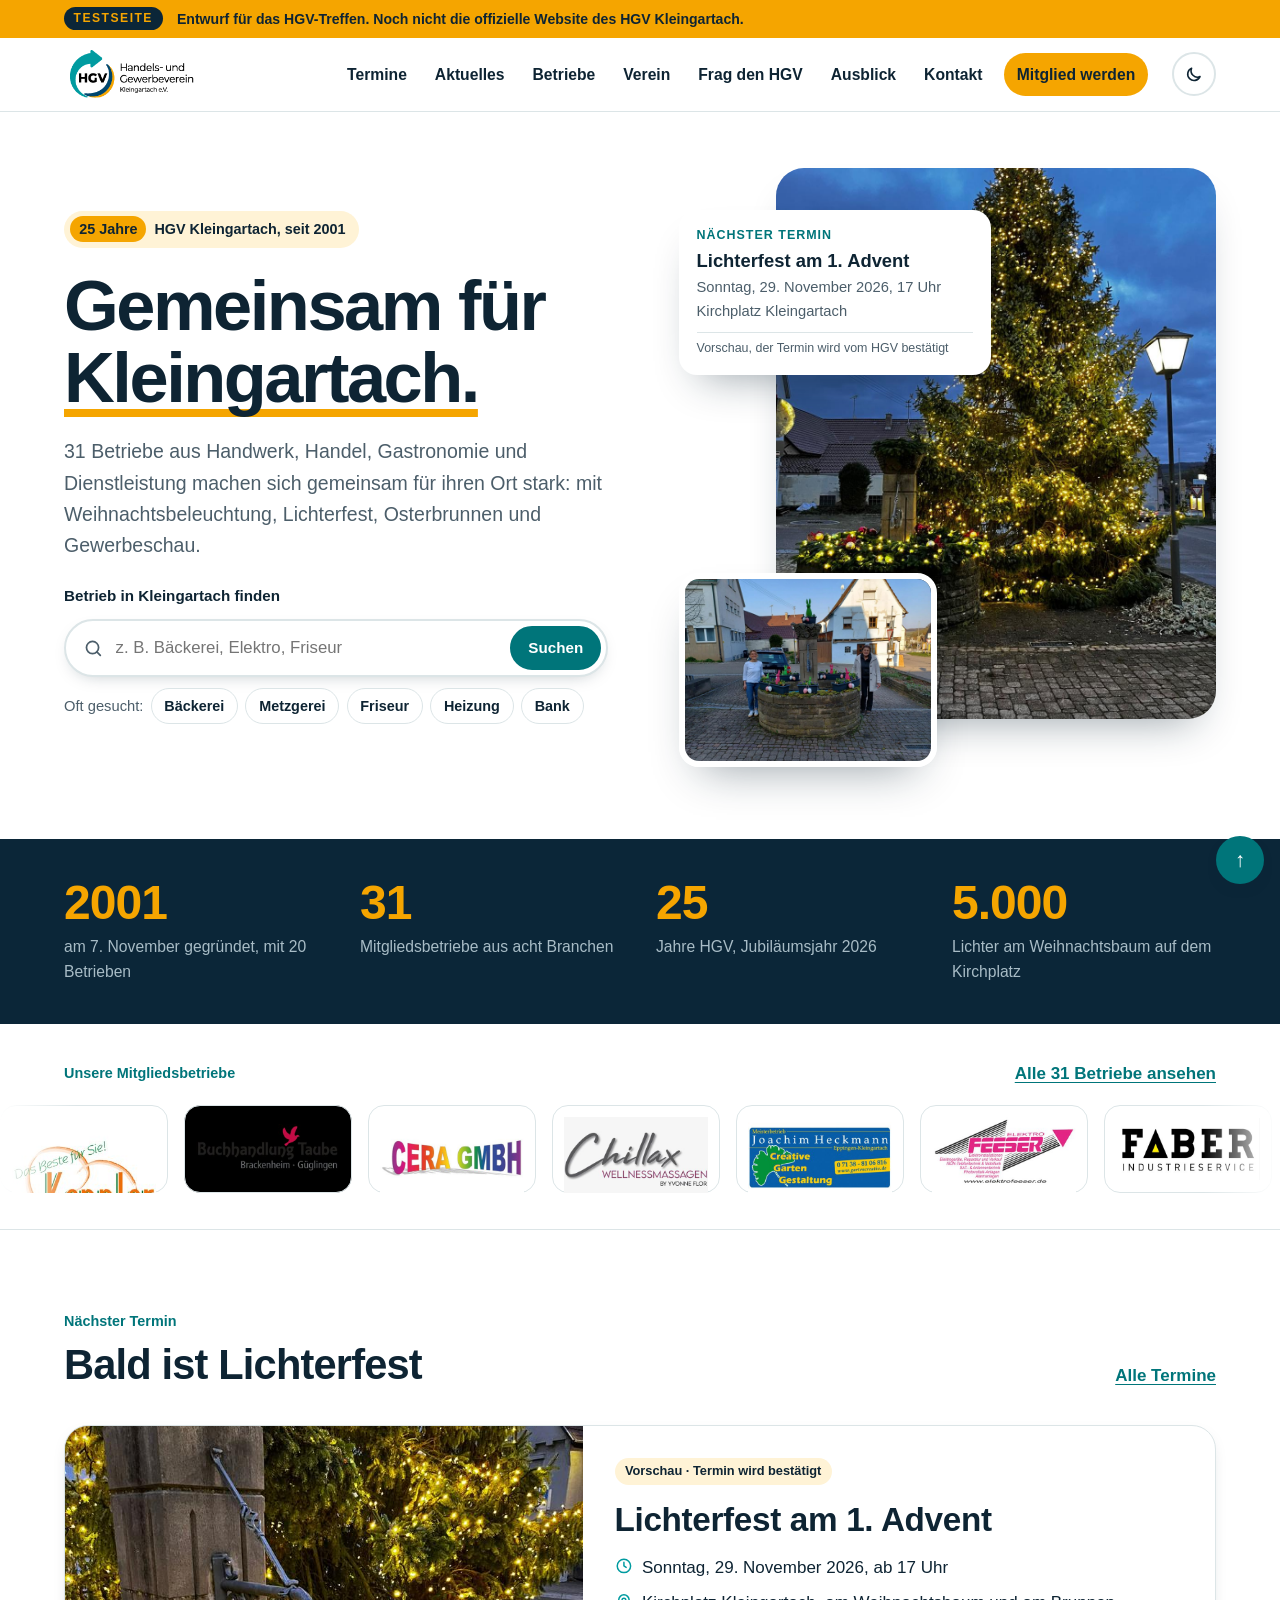
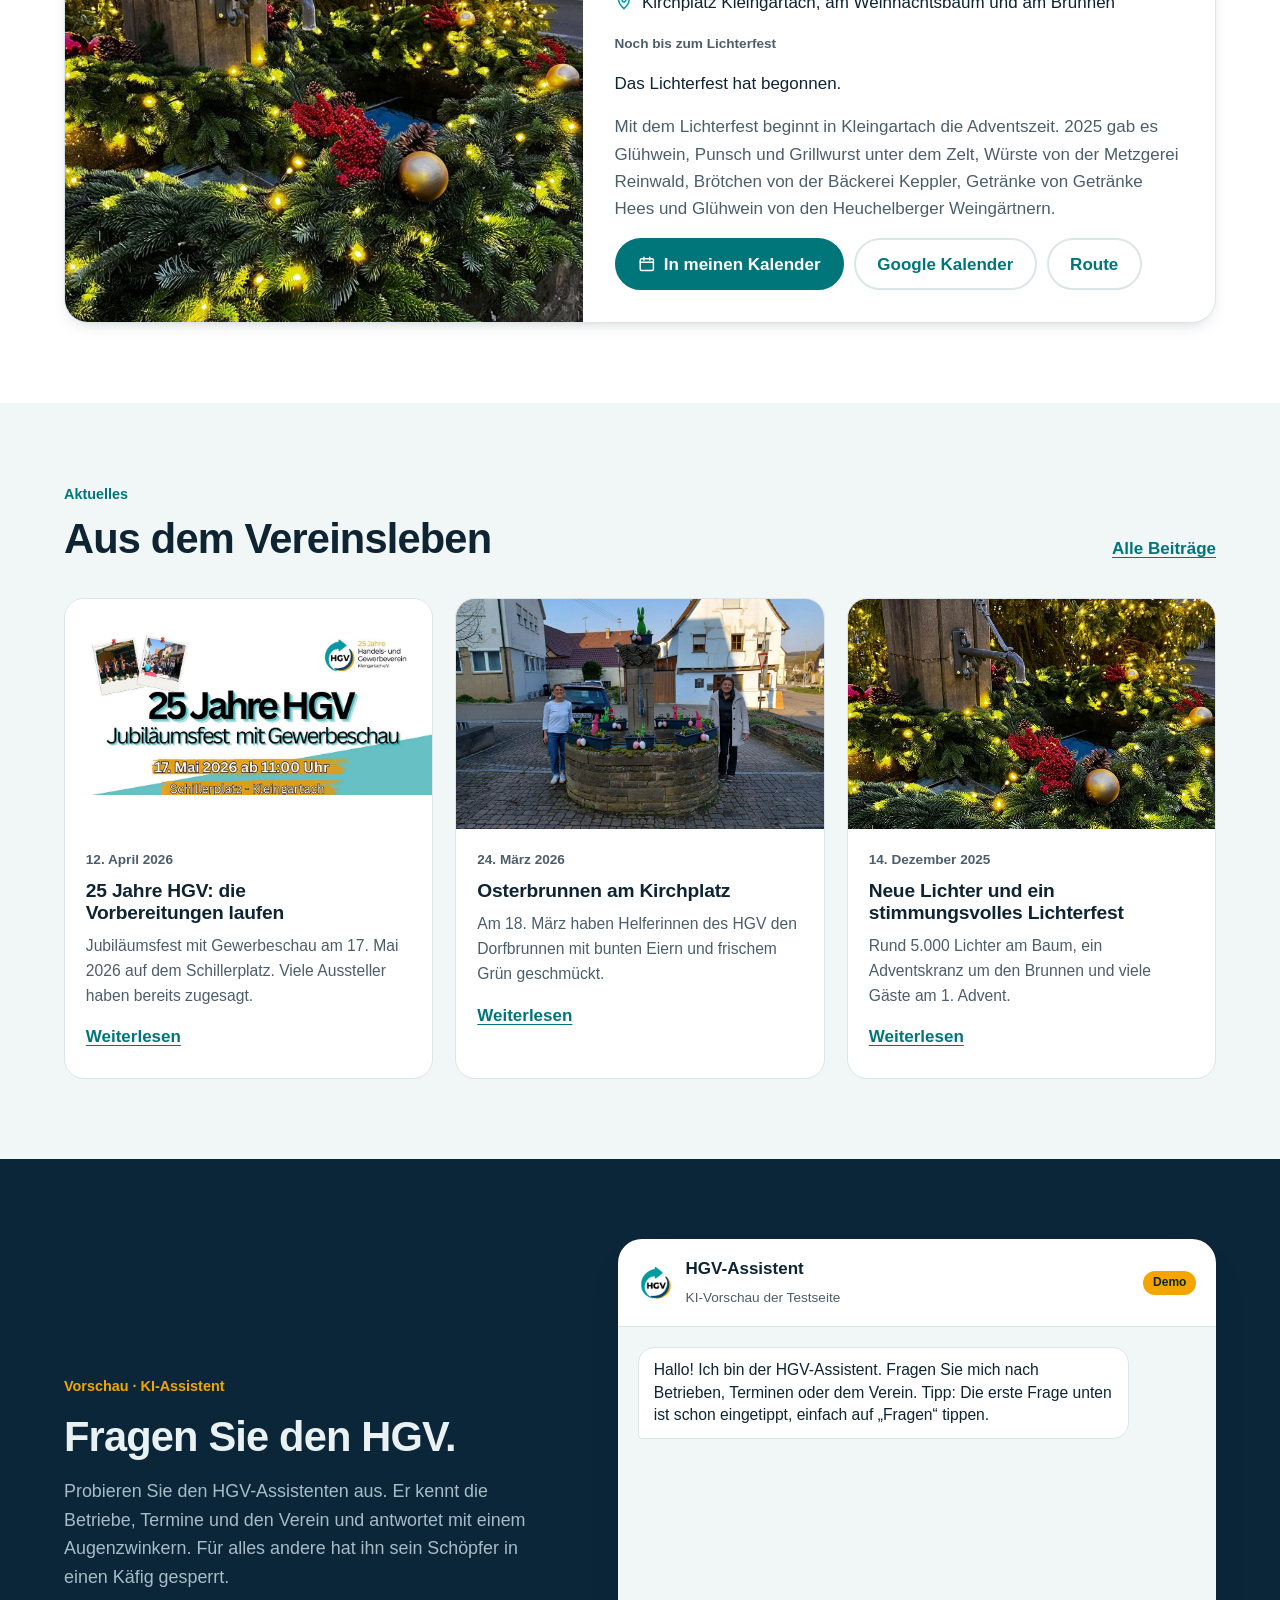
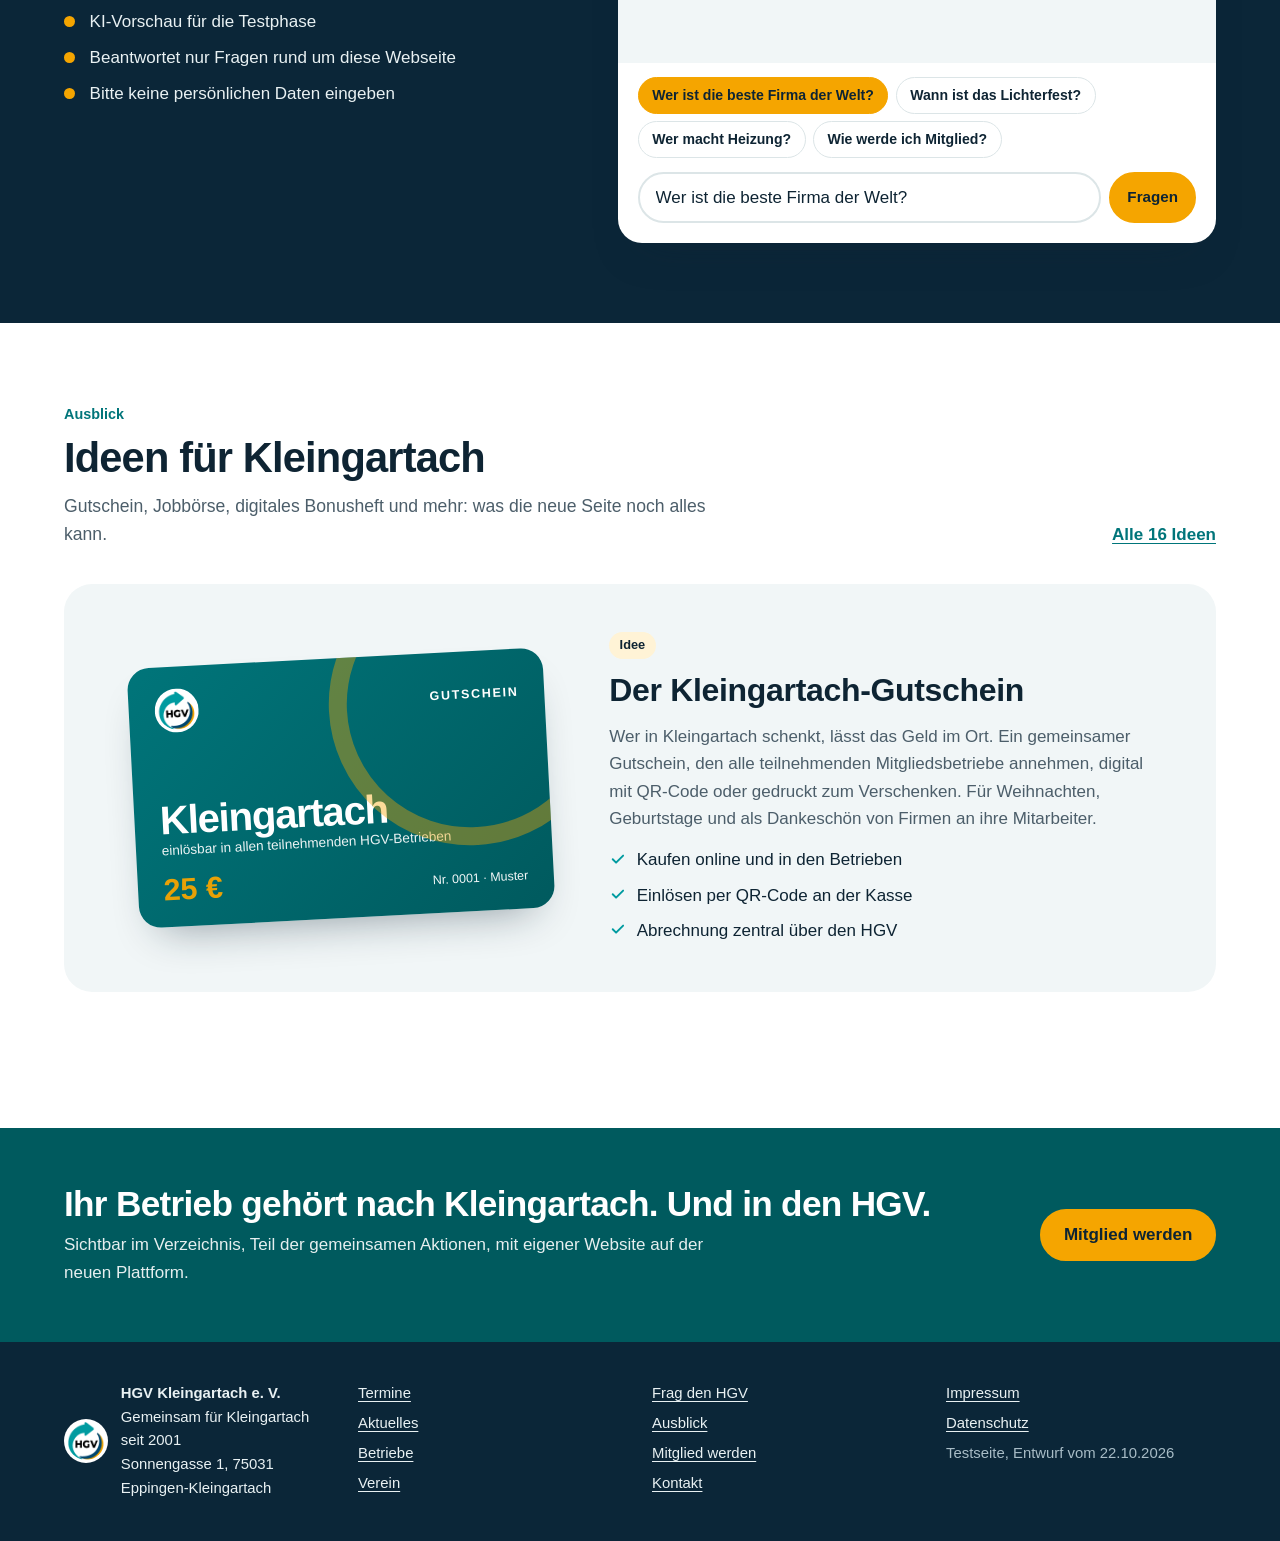
==== index.html @ d81d0c77 "Mehrseitige Testseite, Kalender-Abo, Chat mit Humor, Bildfix Co-Authored-By: Claude Opus 5.5 <norepl" ====
<!doctype html>
<html lang="de">
<head>
<meta charset="utf-8">
<meta name="viewport" content="width=device-width, initial-scale=1, viewport-fit=cover">
<title>HGV Kleingartach</title>
<meta name="description" content="Testseite der neuen Website des Handels- und Gewerbevereins Kleingartach e. V.">
<meta name="robots" content="noindex, nofollow">
<link rel="icon" href="img/hgv-icon.png">
<link rel="stylesheet" href="style.css">
</head>
<body data-page="home">
<svg width="0" height="0" style="position:absolute" aria-hidden="true">
  <symbol id="i-pin" viewBox="0 0 24 24"><path fill="none" stroke="currentColor" stroke-width="2" stroke-linecap="round" stroke-linejoin="round" d="M12 21s-7-6.2-7-11.5A7 7 0 0 1 19 9.5C19 14.8 12 21 12 21z"/><circle cx="12" cy="9.5" r="2.5" fill="none" stroke="currentColor" stroke-width="2"/></symbol>
  <symbol id="i-clock" viewBox="0 0 24 24"><circle cx="12" cy="12" r="9" fill="none" stroke="currentColor" stroke-width="2"/><path d="M12 7v5l3 2" fill="none" stroke="currentColor" stroke-width="2" stroke-linecap="round"/></symbol>
  <symbol id="i-phone" viewBox="0 0 24 24"><path fill="none" stroke="currentColor" stroke-width="2" stroke-linejoin="round" d="M5 4h3.5l1.5 4.5-2 1.5a11 11 0 0 0 6 6l1.5-2 4.5 1.5V19a2 2 0 0 1-2 2A16 16 0 0 1 3 6a2 2 0 0 1 2-2z"/></symbol>
  <symbol id="i-mail" viewBox="0 0 24 24"><rect x="3" y="5" width="18" height="14" rx="2" fill="none" stroke="currentColor" stroke-width="2"/><path d="m3.5 6.5 8.5 6.5 8.5-6.5" fill="none" stroke="currentColor" stroke-width="2"/></symbol>
  <symbol id="i-web" viewBox="0 0 24 24"><circle cx="12" cy="12" r="9" fill="none" stroke="currentColor" stroke-width="2"/><path d="M3 12h18M12 3c2.5 2.7 3.5 5.7 3.5 9s-1 6.3-3.5 9c-2.5-2.7-3.5-5.7-3.5-9s1-6.3 3.5-9z" fill="none" stroke="currentColor" stroke-width="2"/></symbol>
  <symbol id="i-route" viewBox="0 0 24 24"><path d="M3 11 21 3l-8 18-2-8z" fill="none" stroke="currentColor" stroke-width="2" stroke-linejoin="round"/></symbol>
  <symbol id="i-check" viewBox="0 0 24 24"><path d="m5 12.5 4.5 4.5L19 7.5" fill="none" stroke="currentColor" stroke-width="2.6" stroke-linecap="round" stroke-linejoin="round"/></symbol>
  <symbol id="i-search" viewBox="0 0 24 24"><circle cx="11" cy="11" r="7" fill="none" stroke="currentColor" stroke-width="2"/><path d="m20 20-4-4" stroke="currentColor" stroke-width="2" stroke-linecap="round"/></symbol>
<symbol id="i-cal" viewBox="0 0 24 24"><rect x="3" y="5" width="18" height="16" rx="2" fill="none" stroke="currentColor" stroke-width="2"/><path d="M3 10h18M8 3v4M16 3v4" fill="none" stroke="currentColor" stroke-width="2" stroke-linecap="round"/></symbol>
</svg>
<a class="skip" href="#main">Zum Inhalt springen</a>
<div class="topbar">
<div class="testband" role="note"><div class="wrap"><b>TESTSEITE</b><span class="tb-long">Entwurf für das HGV-Treffen. Noch nicht die offizielle Website des HGV Kleingartach.</span><span class="tb-short">Entwurf, noch nicht offiziell</span></div></div>
<header class="site-header">
  <div class="wrap">
    <a class="brand" href="index.html" aria-label="HGV Kleingartach, zur Startseite"><img src="img/hgv-logo.png" alt="HGV Handels- und Gewerbeverein Kleingartach e. V." width="222" height="86"></a>
    <button class="theme-btn" id="themeBtn" type="button" aria-label="Dunkles Design" aria-pressed="false"><svg viewBox="0 0 24 24" aria-hidden="true"><path d="M20 14.5A8 8 0 0 1 9.5 4a8 8 0 1 0 10.5 10.5z" fill="none" stroke="currentColor" stroke-width="2" stroke-linejoin="round"/></svg></button>
    <button class="nav-toggle" id="navToggle" type="button" aria-expanded="false" aria-controls="nav">Menü</button>
    <nav class="nav" id="nav" aria-label="Hauptnavigation"><ul><li><a href="termine.html">Termine</a></li><li><a href="aktuelles.html">Aktuelles</a></li><li><a href="betriebe.html">Betriebe</a></li><li><a href="verein.html">Verein</a></li><li><a href="frag.html">Frag den HGV</a></li><li><a href="ausblick.html">Ausblick</a></li><li><a href="kontakt.html">Kontakt</a></li><li><a class="cta" href="mitglied-werden.html">Mitglied werden</a></li></ul></nav>
  </div>
</header>
</div>
<main id="main">
<section class="hero" id="top" aria-labelledby="hero-h">
  <div class="wrap">
    <div class="hero-copy">
      <span class="pill"><span>25 Jahre</span>HGV Kleingartach, seit 2001</span>
      <h1 id="hero-h">Gemeinsam für <span class="mark">Kleingartach.</span></h1>
      <p class="lead">31 Betriebe aus Handwerk, Handel, Gastronomie und Dienstleistung machen sich gemeinsam für ihren Ort stark: mit Weihnachtsbeleuchtung, Lichterfest, Osterbrunnen und Gewerbeschau.</p>
      <form class="finder" id="finder" role="search">
        <label for="finderInput">Betrieb in Kleingartach finden</label>
        <div class="finder-row">
          <svg aria-hidden="true"><use href="#i-search"/></svg>
          <input id="finderInput" type="search" placeholder="z. B. Bäckerei, Elektro, Friseur" autocomplete="off">
          <button class="btn small" type="submit">Suchen</button>
        </div>
        <div class="quick"><span>Oft gesucht:</span>
          <button type="button" data-q="Bäckerei">Bäckerei</button>
          <button type="button" data-q="Metzgerei">Metzgerei</button>
          <button type="button" data-q="Friseur">Friseur</button>
          <button type="button" data-q="Heizung">Heizung</button>
          <button type="button" data-q="Bank">Bank</button>
        </div>
      </form>
    </div>
    <div class="hero-media">
      <div class="hero-main"><img src="img/hero-baum.jpg" alt="Der beleuchtete Weihnachtsbaum und der geschmückte Brunnen am Kirchplatz Kleingartach in der Abenddämmerung" width="960" height="1280"></div>
      <div class="hero-second"><img src="img/ostern-brunnen.jpg" alt="Der Osterbrunnen am Kirchplatz, geschmückt von Helferinnen des HGV" width="1200" height="900"></div>
      <a class="next" href="termine.html" style="text-decoration:none;color:inherit">
        <small>Nächster Termin</small>
        <b>Lichterfest am 1. Advent</b>
        <span>Sonntag, 29. November 2026, 17 Uhr<br>Kirchplatz Kleingartach</span>
        <em>Vorschau, der Termin wird vom HGV bestätigt</em>
      </a>
    </div>
  </div>
</section>

<section class="numbers" aria-label="Der HGV in Zahlen">
  <div class="wrap">
    <div><b>2001</b><span>am 7. November gegründet, mit 20 Betrieben</span></div>
    <div><b>31</b><span>Mitgliedsbetriebe aus acht Branchen</span></div>
    <div><b>25</b><span>Jahre HGV, Jubiläumsjahr 2026</span></div>
    <div><b>5.000</b><span>Lichter am Weihnachtsbaum auf dem Kirchplatz</span></div>
  </div>
</section>

<section class="logos" aria-label="Unsere Mitgliedsbetriebe">
  <div class="wrap logos-head"><span class="kicker">Unsere Mitgliedsbetriebe</span><a href="betriebe.html">Alle 31 Betriebe ansehen</a></div>
  <div class="marquee"><div class="track" id="logoTrack"></div></div>
</section>


<section class="section" aria-labelledby="next-h">
  <div class="wrap">
    <div class="head"><div><span class="kicker">Nächster Termin</span><h2 id="next-h">Bald ist Lichterfest</h2></div><a class="more-link" href="termine.html">Alle Termine</a></div>
    <article class="feature" aria-labelledby="ev-licht">
      <div class="feature-img"><img src="img/baum-detail.jpg" alt="Der Brunnen am Kirchplatz, als Adventskranz geschmückt und beleuchtet" width="720" height="960"></div>
      <div class="feature-body">
        <span class="badge">Vorschau · Termin wird bestätigt</span>
        <h3 id="ev-licht">Lichterfest am 1. Advent</h3>
        <ul class="facts">
          <li><svg class="ico" aria-hidden="true"><use href="#i-clock"/></svg><span>Sonntag, 29. November 2026, ab 17 Uhr</span></li>
          <li><svg class="ico" aria-hidden="true"><use href="#i-pin"/></svg><span>Kirchplatz Kleingartach, am Weihnachtsbaum und am Brunnen</span></li>
        </ul>
        <div class="cd-label">Noch bis zum Lichterfest</div>
        <div class="countdown" id="countdown"><div><b id="cd-d">–</b><span>Tage</span></div><div><b id="cd-h">–</b><span>Std.</span></div><div><b id="cd-m">–</b><span>Min.</span></div><div><b id="cd-s">–</b><span>Sek.</span></div></div>
        <p style="color:var(--ink-soft)">Mit dem Lichterfest beginnt in Kleingartach die Adventszeit. 2025 gab es Glühwein, Punsch und Grillwurst unter dem Zelt, Würste von der Metzgerei Reinwald, Brötchen von der Bäckerei Keppler, Getränke von Getränke Hees und Glühwein von den Heuchelberger Weingärtnern.</p>
        <div class="btn-row"><a class="btn" href="kalender/lichterfest-2026.ics" download><svg class="ico" aria-hidden="true"><use href="#i-cal"/></svg>In meinen Kalender</a><a class="btn outline" href="https://calendar.google.com/calendar/render?action=TEMPLATE&amp;text=Lichterfest%20am%201.%20Advent%20%28Vorschau%29&amp;dates=20261129T160000Z/20261129T180000Z&amp;location=Kirchplatz%2C%2075031%20Eppingen-Kleingartach&amp;details=Lichterfest%20des%20HGV%20Kleingartach%20am%20Weihnachtsbaum%20und%20Brunnen.%20Vorschau-Termin%2C%20wird%20vom%20HGV%20best%C3%A4tigt.%20https%3A//pb993.github.io/hgv-kleingartach-test/termine.html&amp;ctz=Europe/Berlin" target="_blank" rel="noopener">Google Kalender</a><a class="btn outline" href="https://www.google.com/maps/dir/?api=1&amp;destination=Kirchplatz,+75031+Eppingen-Kleingartach" target="_blank" rel="noopener">Route</a></div>
      </div>
    </article>
  </div>
</section>

<section class="section soft" aria-labelledby="news-h">
  <div class="wrap">
    <div class="head"><div><span class="kicker">Aktuelles</span><h2 id="news-h">Aus dem Vereinsleben</h2></div><a class="more-link" href="aktuelles.html">Alle Beiträge</a></div>
    <div class="news"><article class="post">
        <div class="post-img contain"><img src="img/jubilaeum.jpg" alt="Plakat: 25 Jahre HGV, Jubiläumsfest mit Gewerbeschau am 17. Mai 2026 auf dem Schillerplatz" width="1024" height="451" loading="lazy"></div>
        <div class="post-body"><time datetime="2026-04-12">12. April 2026</time><h3>25 Jahre HGV: die Vorbereitungen laufen</h3><p>Jubiläumsfest mit Gewerbeschau am 17. Mai 2026 auf dem Schillerplatz. Viele Aussteller haben bereits zugesagt.</p><a class="more" href="aktuelles.html#art-jubilaeum">Weiterlesen</a></div>
      </article><article class="post">
        <div class="post-img"><img src="img/ostern-brunnen.jpg" alt="Der geschmückte Osterbrunnen am Kirchplatz" width="1200" height="900" loading="lazy"></div>
        <div class="post-body"><time datetime="2026-03-24">24. März 2026</time><h3>Osterbrunnen am Kirchplatz</h3><p>Am 18. März haben Helferinnen des HGV den Dorfbrunnen mit bunten Eiern und frischem Grün geschmückt.</p><a class="more" href="aktuelles.html#art-ostern">Weiterlesen</a></div>
      </article><article class="post">
        <div class="post-img"><img src="img/baum-detail.jpg" alt="Beleuchteter Adventskranz am Brunnen" width="720" height="960" loading="lazy"></div>
        <div class="post-body"><time datetime="2025-12-14">14. Dezember 2025</time><h3>Neue Lichter und ein stimmungsvolles Lichterfest</h3><p>Rund 5.000 Lichter am Baum, ein Adventskranz um den Brunnen und viele Gäste am 1. Advent.</p><a class="more" href="aktuelles.html#art-licht">Weiterlesen</a></div>
      </article></div>
  </div>
</section>

<section class="ask" id="frag" aria-labelledby="ask-h">
  <div class="wrap">
    <div class="ask-copy">
      <span class="kicker on-dark">Vorschau · KI-Assistent</span>
      <h2 id="ask-h">Fragen Sie den HGV.</h2>
      <p>Probieren Sie den HGV-Assistenten aus. Er kennt die Betriebe, Termine und den Verein und antwortet mit einem Augenzwinkern. Für alles andere hat ihn sein Schöpfer in einen Käfig gesperrt.</p>
      <ul class="ask-points">
        <li>KI-Vorschau für die Testphase</li>
        <li>Beantwortet nur Fragen rund um diese Webseite</li>
        <li>Bitte keine persönlichen Daten eingeben</li>
      </ul>
    </div>
    <div class="chat">
      <div class="chat-head"><img src="img/hgv-icon.png" alt="" width="36" height="36"><div><b>HGV-Assistent</b><span>KI-Vorschau der Testseite</span></div><span class="live">Demo</span></div>
      <div class="chat-log" id="chatLog" aria-live="polite"><div class="msg bot">Hallo! Ich bin der HGV-Assistent. Fragen Sie mich nach Betrieben, Terminen oder dem Verein. Tipp: Die erste Frage unten ist schon eingetippt, einfach auf „Fragen“ tippen.</div></div>
      <div class="ask-chips"><button type="button" class="hot">Wer ist die beste Firma der Welt?</button><button type="button">Wann ist das Lichterfest?</button><button type="button">Wer macht Heizung?</button><button type="button">Wie werde ich Mitglied?</button></div>
      <form class="ask-form" id="askForm"><label class="sr-only" for="askInput">Ihre Frage an den HGV</label><input id="askInput" type="text" placeholder="Ihre Frage an den HGV" value="Wer ist die beste Firma der Welt?" maxlength="400" autocomplete="off"><button class="btn sun small" type="submit">Fragen</button></form>
    </div>
  </div>
</section>


<section class="section" aria-labelledby="idea-h">
  <div class="wrap">
    <div class="head"><div><span class="kicker">Ausblick</span><h2 id="idea-h">Ideen für Kleingartach</h2><p>Gutschein, Jobbörse, digitales Bonusheft und mehr: was die neue Seite noch alles kann.</p></div><a class="more-link" href="ausblick.html">Alle 16 Ideen</a></div>
    <div class="voucher">
      <div class="voucher-card" aria-hidden="true">
        <div class="vc-top"><img src="img/hgv-icon.png" alt="" width="44" height="44"><span>Gutschein</span></div>
        <b>Kleingartach</b>
        <span class="vc-sub">einlösbar in allen teilnehmenden HGV-Betrieben</span>
        <div class="vc-foot"><span class="vc-val">25 €</span><span>Nr. 0001 · Muster</span></div>
      </div>
      <div class="voucher-copy">
        <span class="badge">Idee</span>
        <h3>Der Kleingartach-Gutschein</h3>
        <p>Wer in Kleingartach schenkt, lässt das Geld im Ort. Ein gemeinsamer Gutschein, den alle teilnehmenden Mitgliedsbetriebe annehmen, digital mit QR-Code oder gedruckt zum Verschenken. Für Weihnachten, Geburtstage und als Dankeschön von Firmen an ihre Mitarbeiter.</p>
        <ul class="facts">
          <li><svg class="ico" aria-hidden="true"><use href="#i-check"/></svg><span>Kaufen online und in den Betrieben</span></li>
          <li><svg class="ico" aria-hidden="true"><use href="#i-check"/></svg><span>Einlösen per QR-Code an der Kasse</span></li>
          <li><svg class="ico" aria-hidden="true"><use href="#i-check"/></svg><span>Abrechnung zentral über den HGV</span></li>
        </ul>
      </div>
    </div>
  </div>
</section>

<section class="cta-band" aria-labelledby="cta-h">
  <div class="wrap">
    <div><h2 id="cta-h">Ihr Betrieb gehört nach Kleingartach. Und in den HGV.</h2><p>Sichtbar im Verzeichnis, Teil der gemeinsamen Aktionen, mit eigener Website auf der neuen Plattform.</p></div>
    <a class="btn sun" href="mitglied-werden.html">Mitglied werden</a>
  </div>
</section>
</main>
<a class="to-top" id="toTop" href="#" hidden aria-label="Nach oben">↑</a>
<footer class="site-footer">
  <div class="wrap">
    <div class="f-brand"><img src="img/hgv-icon.png" alt="" width="44" height="44"><div><b>HGV Kleingartach e. V.</b><br>Gemeinsam für Kleingartach seit 2001<br>Sonnengasse 1, 75031 Eppingen-Kleingartach</div></div>
    <ul><li><a href="termine.html">Termine</a></li><li><a href="aktuelles.html">Aktuelles</a></li><li><a href="betriebe.html">Betriebe</a></li><li><a href="verein.html">Verein</a></li></ul>
    <ul><li><a href="frag.html">Frag den HGV</a></li><li><a href="ausblick.html">Ausblick</a></li><li><a href="mitglied-werden.html">Mitglied werden</a></li><li><a href="kontakt.html">Kontakt</a></li></ul>
    <ul><li><a href="impressum.html">Impressum</a></li><li><a href="datenschutz.html">Datenschutz</a></li><li>Testseite, Entwurf vom 22.10.2026</li></ul>
  </div>
</footer>
<script src="app.js"></script>
</body>
</html>
---- style.css ----
/* Layout: helle, klare Vereinsseite in den echten HGV-Farben (Petrol, Sonnengelb, Marine). Foto-Collage im Hero, Inhalte in ruhigen 72rem-Bahnen, Wechsel weiss / zartes Petrol / Marine-Band. */
:root{
  --bg:#FFFFFF;--bg-soft:#F1F6F7;--card:#FFFFFF;
  --ink:#0E2433;--ink-soft:#4C5E6A;--line:#DCE5E7;
  --brand:#009BA0;--brand-strong:#00757A;--brand-deep:#005A5E;--on-brand:#FFFFFF;--link:#00757A;
  --sun:#F5A500;--sun-soft:#FFF3D6;--on-sun:#0E2433;
  --band:#0B2638;--on-band:#E9F1F3;--on-band-soft:#A8BCC6;
  --tile:#FFFFFF;--tile-dark:#000000;--logo-chip:transparent;
  --header-bg:rgba(255,255,255,.93);
  --shadow:0 22px 44px -22px rgba(14,36,51,.45);--shadow-sm:0 6px 18px -10px rgba(14,36,51,.35);
  --focus:#F5A500;--backdrop:rgba(8,20,28,.62);
  --font:"Figtree","Segoe UI",Roboto,Helvetica,Arial,sans-serif;
}
@media (prefers-color-scheme: dark){
  :root:not([data-theme="light"]){
    --bg:#0A1821;--bg-soft:#0F222D;--card:#132A36;
    --ink:#E6EEF1;--ink-soft:#A3B5BF;--line:#233A46;
    --brand:#2BB8BD;--brand-strong:#00757A;--brand-deep:#0B3F47;--on-brand:#FFFFFF;--link:#5ED0D4;
    --sun:#F7B52A;--sun-soft:#33290F;--on-sun:#0E2433;
    --band:#06121A;--on-band:#E6EEF1;--on-band-soft:#97AAB4;
    --tile:#FFFFFF;--tile-dark:#000000;--logo-chip:#FFFFFF;
    --header-bg:rgba(10,24,33,.93);
    --shadow:0 22px 44px -22px rgba(0,0,0,.8);--shadow-sm:0 6px 18px -10px rgba(0,0,0,.7);
    --focus:#F7B52A;--backdrop:rgba(0,0,0,.72);
    color-scheme:dark;
  }
}
:root[data-theme="dark"]{
  --bg:#0A1821;--bg-soft:#0F222D;--card:#132A36;
  --ink:#E6EEF1;--ink-soft:#A3B5BF;--line:#233A46;
  --brand:#2BB8BD;--brand-strong:#00757A;--brand-deep:#0B3F47;--on-brand:#FFFFFF;--link:#5ED0D4;
  --sun:#F7B52A;--sun-soft:#33290F;--on-sun:#0E2433;
  --band:#06121A;--on-band:#E6EEF1;--on-band-soft:#97AAB4;
  --tile:#FFFFFF;--tile-dark:#000000;--logo-chip:#FFFFFF;
  --header-bg:rgba(10,24,33,.93);
  --shadow:0 22px 44px -22px rgba(0,0,0,.8);--shadow-sm:0 6px 18px -10px rgba(0,0,0,.7);
  --focus:#F7B52A;--backdrop:rgba(0,0,0,.72);
  color-scheme:dark;
}
*,*::before,*::after{box-sizing:border-box}
html{scroll-behavior:smooth;scroll-padding-top:8rem}
@media (prefers-reduced-motion: reduce){html{scroll-behavior:auto}*,*::before,*::after{transition:none!important;animation:none!important}}
body{background:var(--bg);color:var(--ink);font-family:var(--font);font-size:1.0625rem;line-height:1.6;margin:0;-webkit-font-smoothing:antialiased}
h1,h2,h3{margin:0;line-height:1.12;text-wrap:balance;font-weight:800;letter-spacing:-.02em}
h1{font-size:clamp(2.5rem,5.6vw,4.4rem);letter-spacing:-.035em;line-height:1.02}
h2{font-size:clamp(1.85rem,3.4vw,2.6rem)}
h3{font-size:1.2rem;font-weight:700;letter-spacing:-.01em}
p{margin:0}
a{color:var(--link);text-underline-offset:.18em}
img{display:block;max-width:100%}
:focus-visible{outline:3px solid var(--focus);outline-offset:3px;border-radius:6px}
button{font:inherit;color:inherit}
.wrap{max-width:74rem;margin-inline:auto;padding-left:max(16px,env(safe-area-inset-left,0px));padding-right:max(16px,env(safe-area-inset-right,0px))}
.sr-only{position:absolute;width:1px;height:1px;overflow:hidden;clip:rect(0 0 0 0);white-space:nowrap}
.skip{position:absolute;left:1rem;top:-5rem;z-index:200;background:var(--brand-strong);color:var(--on-brand);padding:.6rem 1rem;border-radius:8px}
.skip:focus{top:1rem}
.ico{width:1.05em;height:1.05em;flex:none;vertical-align:-.15em}

/* Buttons */
.btn{display:inline-flex;align-items:center;justify-content:center;gap:.5rem;min-height:3rem;padding:.65rem 1.35rem;border-radius:999px;border:2px solid var(--brand-strong);background:var(--brand-strong);color:var(--on-brand);font-weight:700;text-decoration:none;cursor:pointer;transition:transform .15s ease,box-shadow .15s ease}
.btn:hover{transform:translateY(-1px);box-shadow:var(--shadow-sm)}
.btn.outline{background:transparent;color:var(--link);border-color:var(--line)}
.btn.sun{background:var(--sun);border-color:var(--sun);color:var(--on-sun)}
.btn.small{min-height:2.5rem;padding:.4rem 1rem;font-size:.95rem}

/* Testband */
.testband{background:var(--sun);color:var(--on-sun);font-size:.88rem;font-weight:600}
.testband .wrap{display:flex;flex-wrap:wrap;gap:.2rem .9rem;align-items:center;padding-block:.45rem}
.testband b{background:var(--band);color:var(--sun);font-weight:800;letter-spacing:.12em;font-size:.76rem;padding:.12rem .6rem;border-radius:999px}

/* Header */
.site-header{position:relative;z-index:60;background:var(--header-bg);backdrop-filter:saturate(1.4) blur(12px);border-bottom:1px solid var(--line)}
.site-header .wrap{display:flex;align-items:center;justify-content:space-between;gap:1rem;padding-block:.6rem}
.brand{display:flex;align-items:center;background:var(--logo-chip);border-radius:10px;padding:.2rem .35rem}
.brand img{height:3rem;width:auto}
.nav ul{list-style:none;margin:0;padding:0;display:flex;align-items:center;gap:.15rem}
.nav a{display:block;padding:.55rem .8rem;border-radius:999px;color:var(--ink);text-decoration:none;font-weight:600;font-size:.98rem}
.nav a:hover{background:var(--bg-soft)}
.nav a[aria-current="true"]{color:var(--link);background:var(--bg-soft)}
.nav a.cta{background:var(--sun);color:var(--on-sun);font-weight:800;margin-left:.4rem}
.nav-toggle{display:none;align-items:center;gap:.5rem;min-height:2.9rem;padding:.4rem 1rem;border:2px solid var(--line);border-radius:999px;background:transparent;font-weight:700;cursor:pointer}
@media (max-width:1100px){
  .nav-toggle{display:inline-flex}
  .nav{display:none;position:absolute;left:0;right:0;top:100%;background:var(--bg);border-bottom:1px solid var(--line);box-shadow:var(--shadow)}
  .nav[data-open="true"]{display:block}
  .nav ul{flex-direction:column;align-items:stretch;gap:.25rem;padding-block:.75rem 1.25rem;padding-left:max(16px,env(safe-area-inset-left,0px));padding-right:max(16px,env(safe-area-inset-right,0px))}
  .nav a{padding:.85rem 1rem;font-size:1.1rem}
  .nav a.cta{margin:.5rem 0 0;text-align:center}
}

/* Hero */
.hero .wrap{display:grid;gap:2.5rem;padding-block:3.5rem 4.5rem;align-items:center}
@media (min-width:880px){.hero .wrap{grid-template-columns:1.02fr .98fr;gap:3.5rem}}
.hero-copy{display:grid;gap:1.4rem;min-width:0}
.pill{justify-self:start;display:inline-flex;align-items:center;gap:.5rem;background:var(--sun-soft);color:var(--ink);font-weight:700;font-size:.9rem;padding:.35rem .85rem .35rem .4rem;border-radius:999px}
.pill span{white-space:nowrap;background:var(--sun);color:var(--on-sun);border-radius:999px;padding:.1rem .55rem;font-weight:800}
.hero h1 .mark{text-decoration:underline;text-decoration-color:var(--sun);text-decoration-thickness:.12em;text-underline-offset:.1em;text-decoration-skip-ink:none}
.hero .lead{font-size:1.22rem;color:var(--ink-soft);max-width:34rem}
.finder{display:grid;gap:.7rem;max-width:34rem}
.finder label{font-weight:700;font-size:.95rem}
.finder-row{display:flex;gap:.5rem;background:var(--card);border:2px solid var(--line);border-radius:999px;padding:.3rem;box-shadow:var(--shadow-sm)}
.finder-row:focus-within{border-color:var(--brand)}
.finder-row svg{width:1.3rem;height:1.3rem;color:var(--ink-soft);margin:auto 0 auto .75rem;flex:none}
.finder-row input{flex:1;min-width:0;border:0;background:transparent;color:var(--ink);font:inherit;font-size:1.05rem;padding:.55rem .25rem;outline:none}
.quick{display:flex;flex-wrap:wrap;gap:.45rem;align-items:center;font-size:.92rem;color:var(--ink-soft)}
.quick button{border:1px solid var(--line);background:var(--bg);color:var(--ink);border-radius:999px;padding:.3rem .8rem;min-height:2.25rem;cursor:pointer;font-weight:600;font-size:.9rem}
.quick button:hover{border-color:var(--brand);color:var(--link)}
.hero-media{position:relative;min-width:0;padding-bottom:3rem}
.hero-main{width:82%;margin-left:auto;aspect-ratio:4/5;border-radius:28px;overflow:hidden;box-shadow:var(--shadow)}
.hero-main img,.hero-second img{width:100%;height:100%;object-fit:cover}
.hero-second{position:absolute;left:0;bottom:0;width:48%;aspect-ratio:4/3;border-radius:20px;overflow:hidden;border:6px solid var(--bg);box-shadow:var(--shadow)}
.next{position:absolute;left:0;top:7%;width:min(19.5rem,66%);background:var(--card);border-radius:18px;padding:1rem 1.1rem;box-shadow:var(--shadow);display:grid;gap:.25rem}
.next small{font-size:.78rem;font-weight:800;color:var(--link);text-transform:uppercase;letter-spacing:.08em}
.next b{font-size:1.15rem;line-height:1.2}
.next span{font-size:.92rem;color:var(--ink-soft)}
.next em{font-style:normal;font-size:.78rem;color:var(--ink-soft);border-top:1px solid var(--line);padding-top:.4rem;margin-top:.3rem}
.photo-credit{font-size:.78rem;color:var(--ink-soft);text-align:right;margin-top:.5rem}
@media (max-width:879px){
  .hero .wrap{padding-block:2rem 3rem}
  .hero-media{padding-bottom:0}
  .hero-main{width:100%;aspect-ratio:4/3}
  .hero-main img{object-position:50% 38%}
  .hero-second{display:none}
  .next{position:relative;left:auto;top:auto;width:auto;margin:-2.5rem 1rem 0}
}

/* Zahlen */
.numbers{background:var(--band);color:var(--on-band)}
.numbers .wrap{display:grid;grid-template-columns:repeat(auto-fit,minmax(11rem,1fr));gap:1.75rem 2rem;padding-block:2.5rem}
.numbers b{display:block;font-size:clamp(2.3rem,4vw,3rem);font-weight:800;line-height:1;color:var(--sun);font-variant-numeric:tabular-nums;letter-spacing:-.02em}
.numbers span{display:block;margin-top:.45rem;color:var(--on-band-soft);font-size:.98rem}

/* Sektionen */
.section{padding-block:5rem}
.section.soft{background:var(--bg-soft)}
.head{display:flex;flex-wrap:wrap;align-items:end;justify-content:space-between;gap:1rem 2rem;margin-bottom:2.25rem}
.head > div{display:grid;gap:.6rem;max-width:42rem;min-width:0}
.head p{color:var(--ink-soft);font-size:1.1rem}
.kicker{font-size:.9rem;font-weight:800;color:var(--link)}

/* Termine */
.feature{display:grid;background:var(--card);border-radius:24px;overflow:hidden;box-shadow:var(--shadow-sm);border:1px solid var(--line)}
@media (min-width:760px){.feature{grid-template-columns:.9fr 1.1fr}}
.feature-img{min-height:16rem;position:relative}
.feature-img img{position:absolute;inset:0;width:100%;height:100%;object-fit:cover}
.feature-body{padding:2rem;display:grid;gap:1rem;align-content:center}
.feature-body h3{font-size:clamp(1.6rem,2.6vw,2.1rem);font-weight:800}
.facts{list-style:none;margin:0;padding:0;display:grid;gap:.5rem}
.facts li{display:flex;gap:.6rem;align-items:flex-start}
.facts .ico{color:var(--brand);margin-top:.2rem}
.badge{justify-self:start;display:inline-block;font-size:.8rem;font-weight:700;padding:.2rem .65rem;border-radius:999px;background:var(--sun-soft);color:var(--ink)}
.events{list-style:none;margin:1.5rem 0 0;padding:0;display:grid;gap:1rem;grid-template-columns:repeat(auto-fill,minmax(20rem,1fr))}
.event{display:grid;grid-template-columns:4.6rem 1fr;gap:1rem;background:var(--card);border:1px solid var(--line);border-radius:18px;padding:1.1rem;min-width:0}
.date{background:var(--brand-strong);color:var(--on-brand);border-radius:14px;display:grid;place-content:center;text-align:center;aspect-ratio:1;line-height:1}
.date b{font-size:1.55rem;font-weight:800;font-variant-numeric:tabular-nums}
.date span{font-size:.75rem;font-weight:700;margin-top:.25rem;opacity:.9}
.event h3{margin-bottom:.2rem}
.event p{color:var(--ink-soft);font-size:.95rem}
.event .badge{margin-top:.55rem}

/* Galerie */
.gallery{display:grid;gap:.9rem;grid-template-columns:repeat(4,1fr);margin-top:3rem}
.gallery figure{margin:0;display:grid;gap:.45rem;min-width:0}
.gallery img{aspect-ratio:3/4;object-fit:cover;border-radius:16px;width:100%}
.gallery figcaption{font-size:.88rem;color:var(--ink-soft)}
.gallery-head{display:flex;justify-content:space-between;align-items:end;gap:1rem;margin-top:3.5rem}
.gallery-head + .gallery{margin-top:1.25rem}
@media (max-width:760px){.gallery{grid-auto-flow:column;grid-template-columns:none;grid-auto-columns:68%;overflow-x:auto;scroll-snap-type:x mandatory;padding-bottom:.5rem}.gallery figure{scroll-snap-align:start}}

/* Aktuelles */
.news{display:grid;gap:1.4rem;grid-template-columns:repeat(auto-fill,minmax(19rem,1fr))}
.post{background:var(--card);border:1px solid var(--line);border-radius:20px;overflow:hidden;display:grid;grid-template-rows:auto 1fr;grid-template-columns:minmax(0,1fr);min-width:0}
.post-img.contain{background:var(--tile)}
.post-img.contain img{object-fit:contain}
.post-img{aspect-ratio:16/10;overflow:hidden;background:var(--bg-soft)}
.post-img img{width:100%;height:100%;object-fit:cover;transition:transform .4s ease}
.post:hover .post-img img{transform:scale(1.03)}
.post-body{padding:1.25rem 1.3rem 1.4rem;display:grid;gap:.6rem;align-content:start}
.post time{font-size:.85rem;color:var(--ink-soft);font-weight:600}
.post p{color:var(--ink-soft);font-size:.98rem}
.more{justify-self:start;background:none;border:0;padding:0;color:var(--link);font-weight:700;cursor:pointer;display:inline-flex;gap:.35rem;align-items:center;min-height:2.4rem}
.more:hover{text-decoration:underline}

/* Mitglieder */
.toolbar{display:grid;gap:1rem;margin-bottom:1.75rem}
.search{display:flex;align-items:center;gap:.5rem;max-width:38rem;background:var(--card);border:2px solid var(--line);border-radius:999px;padding:.3rem .4rem .3rem .9rem}
.search:focus-within{border-color:var(--brand)}
.search svg{width:1.25rem;height:1.25rem;color:var(--ink-soft);flex:none}
.search input{flex:1;min-width:0;border:0;background:transparent;color:var(--ink);font:inherit;font-size:1.05rem;padding:.55rem .25rem;outline:none}
.clear{border:0;background:var(--bg-soft);border-radius:999px;min-height:2.3rem;padding:.2rem .85rem;cursor:pointer;font-weight:600;font-size:.9rem}
.chips{display:flex;flex-wrap:wrap;gap:.45rem}
.chip{border:1.5px solid var(--line);background:var(--card);color:var(--ink);border-radius:999px;padding:.35rem .9rem;min-height:2.5rem;cursor:pointer;font-weight:600;font-size:.93rem}
.chip:hover{border-color:var(--brand)}
.chip[aria-pressed="true"]{background:var(--brand-strong);border-color:var(--brand-strong);color:var(--on-brand)}
.count{color:var(--ink-soft);font-weight:600;font-variant-numeric:tabular-nums}
.members{list-style:none;margin:0;padding:0;display:grid;gap:1rem;grid-template-columns:repeat(auto-fill,minmax(16.5rem,1fr))}
.member{background:var(--card);border:1px solid var(--line);border-radius:18px;overflow:hidden;display:grid;grid-template-rows:auto 1fr;grid-template-columns:minmax(0,1fr);min-width:0;transition:box-shadow .2s ease,transform .2s ease}
.member:hover{box-shadow:var(--shadow-sm);transform:translateY(-2px)}
.tile{position:relative;background:var(--tile);aspect-ratio:16/8;display:grid;place-items:center;border-bottom:1px solid var(--line)}
.tile.dark{background:var(--tile-dark)}
.tile img{position:absolute;top:14px;left:18px;width:calc(100% - 36px);height:calc(100% - 28px);object-fit:contain}
.mono{width:4rem;height:4rem;border-radius:50%;background:var(--brand-strong);color:var(--on-brand);display:grid;place-items:center;font-weight:800;font-size:1.4rem;flex:none;line-height:1}
.m-body{padding:1rem 1.1rem 1.15rem;display:grid;gap:.4rem;align-content:start}
.m-cat{font-size:.78rem;font-weight:700;color:var(--link)}
.m-body h3{font-size:1.08rem;line-height:1.25}
.m-addr{font-size:.92rem;color:var(--ink-soft)}
.m-line{display:flex;align-items:center;gap:.45rem;font-size:.95rem;min-width:0;font-variant-numeric:tabular-nums}
.m-line .ico{color:var(--brand)}
.m-line .val{user-select:all;overflow-wrap:anywhere;min-width:0}
.copy{margin-left:auto;flex:none;border:1px solid var(--line);background:transparent;border-radius:999px;padding:.15rem .6rem;min-height:2rem;font-size:.78rem;font-weight:600;color:var(--ink-soft);cursor:pointer}
.copy:hover{border-color:var(--brand);color:var(--link)}
.copy[data-done="true"]{background:var(--brand-strong);border-color:var(--brand-strong);color:var(--on-brand)}
.m-links{display:flex;gap:1rem;margin-top:.35rem;font-size:.93rem;font-weight:700}
.m-links a{display:inline-flex;gap:.3rem;align-items:center;text-decoration:none;min-height:2rem}
.m-links a:hover{text-decoration:underline}
.empty{padding:2rem;text-align:center;color:var(--ink-soft);border:2px dashed var(--line);border-radius:18px}

/* Verein */
.about{display:grid;gap:3rem;align-items:start}
@media (min-width:900px){.about{grid-template-columns:1fr 1fr}}
.about-copy{display:grid;gap:1.1rem;min-width:0}
.about-copy p{color:var(--ink-soft);max-width:36rem}
.about figure{margin:0;display:grid;gap:.5rem;min-width:0}
.about figure img{border-radius:22px;aspect-ratio:4/3;object-fit:cover;width:100%}
.about figcaption{font-size:.88rem;color:var(--ink-soft)}
.board{display:flex;align-items:center;gap:1rem;background:var(--card);border:1px solid var(--line);border-radius:16px;padding:1rem 1.15rem;max-width:30rem}
.board .mono{width:3.25rem;height:3.25rem;font-size:1.05rem}
.board b{display:block}
.board span{font-size:.9rem;color:var(--ink-soft)}
.doing{list-style:none;margin:3.5rem 0 0;padding:0;display:grid;gap:1rem;grid-template-columns:repeat(auto-fill,minmax(15.5rem,1fr))}
.doing li{background:var(--card);border:1px solid var(--line);border-radius:16px;padding:1.15rem;display:grid;gap:.35rem;align-content:start}
.doing svg{width:1.6rem;height:1.6rem;color:var(--brand)}
.doing b{font-size:1.05rem}
.doing p{color:var(--ink-soft);font-size:.94rem}
.timeline{list-style:none;margin:1.5rem 0 0;padding:0;display:grid;gap:0;grid-template-columns:repeat(auto-fit,minmax(12rem,1fr))}
.timeline li{position:relative;padding:1.4rem 1.25rem 1.25rem 0;border-top:3px solid var(--line);min-width:0}
.timeline li::before{content:"";position:absolute;top:-.6rem;left:0;width:1rem;height:1rem;border-radius:50%;background:var(--sun);border:3px solid var(--bg-soft)}
.timeline b{display:block;font-size:1.5rem;font-weight:800;color:var(--link);font-variant-numeric:tabular-nums}
.timeline p{color:var(--ink-soft);font-size:.95rem}

/* Mitglied werden */
.join{background:var(--brand-deep);color:var(--on-brand)}
.join .wrap{display:grid;gap:3rem;padding-block:5rem;align-items:start}
@media (min-width:900px){.join .wrap{grid-template-columns:1.05fr .95fr}}
.join h2{color:var(--on-brand)}
.join .intro{font-size:1.15rem;opacity:.92;max-width:36rem;margin-top:.9rem}
.benefits{list-style:none;margin:2rem 0 0;padding:0;display:grid;gap:1.1rem}
.benefits li{display:grid;grid-template-columns:2.25rem 1fr;gap:.85rem}
.benefits .dot{width:2.25rem;height:2.25rem;border-radius:50%;background:var(--sun);color:var(--on-sun);display:grid;place-items:center}
.benefits .dot svg{width:1.15rem;height:1.15rem}
.benefits b{display:block;font-size:1.08rem}
.benefits p{opacity:.88;font-size:.97rem}
.steps{margin-top:2rem;padding-top:1.5rem;border-top:1px solid rgba(255,255,255,.2);font-size:.97rem;opacity:.95}
.steps b{display:block;margin-bottom:.35rem}
.form{background:var(--card);color:var(--ink);border-radius:24px;padding:1.75rem;display:grid;gap:1rem;box-shadow:var(--shadow)}
.form h3{font-size:1.45rem;font-weight:800}
.form > p{color:var(--ink-soft);font-size:.95rem}
.form label{display:grid;gap:.35rem;font-weight:700;font-size:.95rem}
.form input,.form textarea{font:inherit;color:var(--ink);background:var(--bg);border:2px solid var(--line);border-radius:12px;padding:.65rem .85rem;min-height:3rem;width:100%}
.form input:focus,.form textarea:focus{border-color:var(--brand);outline:none}
.form textarea{min-height:6.5rem;resize:vertical}
.grid2{display:grid;gap:1rem;grid-template-columns:repeat(auto-fit,minmax(12rem,1fr))}
.notice{background:var(--sun-soft);color:var(--ink);border-radius:12px;padding:.8rem 1rem;font-size:.95rem}
.form .fine{font-size:.82rem;color:var(--ink-soft)}

/* Kontakt */
.contact{display:grid;gap:1.25rem;grid-template-columns:repeat(auto-fit,minmax(16rem,1fr))}
.c-card{background:var(--card);border:1px solid var(--line);border-radius:18px;padding:1.4rem;display:grid;gap:.6rem;align-content:start;min-width:0}
.c-card .ico{width:1.6rem;height:1.6rem;color:var(--brand)}
.c-card h3{font-size:1.1rem}
.c-card p{color:var(--ink-soft)}

/* Footer */
.site-footer{background:var(--band);color:var(--on-band-soft);font-size:.93rem}
.site-footer .wrap{display:grid;gap:1.5rem;padding-block:2.5rem;grid-template-columns:repeat(auto-fit,minmax(14rem,1fr));align-items:start}
.site-footer .f-brand{display:flex;gap:.8rem;align-items:center;color:var(--on-band)}
.site-footer .f-brand img{width:2.75rem;height:2.75rem;background:#FFFFFF;border-radius:50%;padding:.2rem}
.site-footer b{color:var(--on-band)}
.site-footer ul{list-style:none;margin:0;padding:0;display:grid;gap:.4rem}
.site-footer button,.site-footer a{background:none;border:0;padding:0;color:var(--on-band);font:inherit;cursor:pointer;text-decoration:underline;text-underline-offset:.2em}

/* Dialoge */
dialog{border:0;padding:0;background:var(--card);color:var(--ink);width:min(46rem,calc(100% - 2rem));border-radius:22px;box-shadow:var(--shadow)}
dialog::backdrop{background:var(--backdrop)}
.d-inner{display:grid;gap:1rem;padding:1.75rem;max-height:84vh;overflow:auto}
.d-inner img{border-radius:14px;width:100%;max-height:22rem;object-fit:cover}
.d-inner h2{font-size:1.7rem}
.d-inner h3{font-size:1.05rem;margin-top:.4rem}
.d-inner p{color:var(--ink)}
.d-inner time{color:var(--ink-soft);font-weight:600;font-size:.9rem}
.d-close{justify-self:end;position:sticky;top:0}

/* v3: Top-Leiste */
.topbar{position:sticky;top:env(safe-area-inset-top,0px);z-index:60}
.theme-btn{flex:none;width:2.75rem;height:2.75rem;border-radius:50%;border:2px solid var(--line);background:transparent;color:var(--ink);cursor:pointer;display:grid;place-items:center;margin-left:.5rem}
.theme-btn svg{width:1.2rem;height:1.2rem}
.nav{margin-left:auto;order:2}.theme-btn{order:3}.nav-toggle{order:4}
@media (max-width:1100px){.theme-btn{margin-left:auto}}

/* Logo-Band */
.logos{padding-block:2.25rem;border-bottom:1px solid var(--line)}
.logos-head{display:flex;justify-content:space-between;align-items:center;gap:1rem;margin-bottom:1.1rem;flex-wrap:wrap}
.logos-head a{font-weight:700}
.marquee{overflow:hidden;-webkit-mask-image:linear-gradient(90deg,transparent,#000 6%,#000 94%,transparent);mask-image:linear-gradient(90deg,transparent,#000 6%,#000 94%,transparent)}
.track{display:flex;gap:1rem;width:max-content;animation:marquee 70s linear infinite}
.marquee:hover .track{animation-play-state:paused}
.track a{flex:none;width:10.5rem;height:5.5rem;background:var(--tile);border:1px solid var(--line);border-radius:16px;display:grid;place-items:center;padding:.7rem;transition:transform .2s ease}
.track a.dark{background:var(--tile-dark)}
.track a:hover{transform:translateY(-3px)}
.track img{max-width:100%;max-height:100%;object-fit:contain}
@keyframes marquee{to{transform:translateX(-50%)}}
@media (prefers-reduced-motion: reduce){.marquee{overflow-x:auto;-webkit-mask-image:none;mask-image:none}.track{animation:none}}

/* Countdown */
.countdown{display:flex;gap:.55rem;flex-wrap:wrap}
.countdown div{background:var(--bg-soft);border-radius:14px;padding:.55rem .75rem;min-width:4.4rem;text-align:center;display:grid}
.countdown b{font-size:1.65rem;font-weight:800;font-variant-numeric:tabular-nums;line-height:1.1;color:var(--link)}
.countdown span{font-size:.75rem;color:var(--ink-soft);font-weight:600}
.cd-label{font-size:.85rem;color:var(--ink-soft);font-weight:600}

/* Jahresrad */
.year{display:grid;gap:2rem;align-items:center;margin-top:3.5rem;background:var(--card);border:1px solid var(--line);border-radius:24px;padding:1.75rem}
@media (min-width:860px){.year{grid-template-columns:1fr 1fr;padding:2.5rem}}
.year-copy{display:grid;gap:.6rem;align-content:start;min-width:0}
.year-copy h3{font-size:1.6rem;font-weight:800}
.year-copy > p{color:var(--ink-soft)}
#yearWheel{width:100%;max-width:400px;height:auto;justify-self:center}
.seg{fill:var(--bg-soft);stroke:var(--card);stroke-width:2;cursor:pointer;transition:fill .2s ease}
.seg.has{fill:var(--brand-strong)}
.seg.sel{fill:var(--sun)}
#yearWheel g:hover .seg{opacity:.85}
#yearWheel g:focus{outline:none}
#yearWheel g:focus-visible .seg{stroke:var(--focus);stroke-width:4}
.seg-l{fill:var(--ink-soft);font:600 13px var(--font);pointer-events:none}
.seg-l.has{fill:var(--on-brand)}
.seg-l.sel{fill:var(--on-sun)}
.hub{fill:var(--card)}
.hub-m{fill:var(--ink);font:800 26px var(--font)}
.hub-s{fill:var(--ink-soft);font:500 14px var(--font)}
.year-detail{display:grid;gap:.75rem;margin-top:.75rem}
.year-detail h4{margin:0;font-size:1.15rem}
.yd{border-left:3px solid var(--sun);padding:.2rem 0 .2rem .9rem;display:grid;gap:.1rem}
.yd span{color:var(--ink-soft);font-size:.95rem}

/* Frag den HGV */
.ask{background:var(--band);color:var(--on-band)}
.ask .wrap{display:grid;gap:2.5rem;padding-block:5rem;align-items:center}
@media (min-width:900px){.ask .wrap{grid-template-columns:.9fr 1.1fr;gap:4rem}}
.ask h2{color:var(--on-band)}
.ask-copy{display:grid;gap:1rem;min-width:0}
.ask-copy p{color:var(--on-band-soft);font-size:1.12rem;max-width:34rem}
.kicker.on-dark{color:var(--sun)}
.ask-points{list-style:none;margin:0;padding:0;display:grid;gap:.55rem}
.ask-points li{padding-left:1.6rem;position:relative}
.ask-points li::before{content:"";position:absolute;left:0;top:.5rem;width:.7rem;height:.7rem;border-radius:50%;background:var(--sun)}
.chat{background:var(--card);color:var(--ink);border-radius:24px;box-shadow:var(--shadow);display:grid;min-width:0;overflow:hidden}
.chat-head{display:flex;gap:.75rem;align-items:center;padding:1rem 1.25rem;border-bottom:1px solid var(--line)}
.chat-head img{border-radius:50%;background:var(--tile);padding:2px}
.chat-head b{display:block}
.chat-head span{font-size:.85rem;color:var(--ink-soft)}
.chat-head .live{margin-left:auto;font-size:.75rem;font-weight:800;color:var(--on-sun);background:var(--sun);border-radius:999px;padding:.15rem .6rem}
.chat-log{height:21rem;overflow-y:auto;padding:1.25rem;display:flex;flex-direction:column;gap:.75rem;background:var(--bg-soft)}
.msg{max-width:88%;padding:.7rem .95rem;border-radius:16px;font-size:.98rem;line-height:1.45;overflow-wrap:anywhere}
.msg.bot{align-self:flex-start;background:var(--card);border:1px solid var(--line);border-bottom-left-radius:4px}
.msg.me{align-self:flex-end;background:var(--brand-strong);color:var(--on-brand);border-bottom-right-radius:4px}
.msg a{color:var(--link);font-weight:700}
.msg .hits{list-style:none;margin:.5rem 0 0;padding:0;display:grid;gap:.5rem}
.msg .hits li{display:grid;border-left:3px solid var(--brand);padding-left:.6rem}
.msg .hits span{font-size:.88rem;color:var(--ink-soft)}
.dots{display:inline-flex;gap:.25rem}
.dots i{width:.45rem;height:.45rem;border-radius:50%;background:var(--ink-soft);animation:blink 1s infinite}
.dots i:nth-child(2){animation-delay:.15s}.dots i:nth-child(3){animation-delay:.3s}
@keyframes blink{50%{opacity:.25}}
.ask-chips{display:flex;flex-wrap:wrap;gap:.45rem;padding:.9rem 1.25rem 0}
.ask-chips button{border:1px solid var(--line);background:var(--bg);color:var(--ink);border-radius:999px;padding:.35rem .85rem;min-height:2.3rem;cursor:pointer;font-weight:600;font-size:.88rem}
.ask-chips button:hover{border-color:var(--brand);color:var(--link)}
.ask-form{display:flex;gap:.5rem;padding:.9rem 1.25rem 1.25rem}
.ask-form input{flex:1;min-width:0;border:2px solid var(--line);border-radius:999px;padding:.6rem 1rem;font:inherit;background:var(--bg);color:var(--ink)}
.ask-form input:focus{border-color:var(--brand);outline:none}

/* Ausblick */
.voucher{display:grid;gap:2.5rem;align-items:center;background:var(--bg-soft);border-radius:28px;padding:2rem;margin-bottom:3.5rem}
@media (min-width:860px){.voucher{grid-template-columns:.9fr 1.1fr;padding:3rem}}
.voucher-card{position:relative;overflow:hidden;aspect-ratio:1.6/1;max-width:26rem;width:100%;justify-self:center;border-radius:22px;padding:1.4rem 1.6rem;color:var(--on-brand);background:linear-gradient(135deg,var(--brand-strong),var(--brand-deep));box-shadow:var(--shadow);display:grid;grid-template-rows:auto 1fr auto auto;transform:rotate(-3deg);transition:transform .4s ease}
.voucher-card:hover{transform:rotate(0) scale(1.02)}
.voucher-card::after{content:"";position:absolute;right:-16%;top:-34%;width:68%;aspect-ratio:1;border-radius:50%;border:18px solid var(--sun);opacity:.4}
.vc-top{display:flex;justify-content:space-between;align-items:center;position:relative;z-index:1}
.vc-top img{background:var(--tile);border-radius:50%;padding:3px}
.vc-top span{font-weight:800;letter-spacing:.14em;text-transform:uppercase;font-size:.78rem}
.voucher-card b{font-size:clamp(1.8rem,4vw,2.5rem);font-weight:800;letter-spacing:-.03em;align-self:end;line-height:1}
.vc-sub{font-size:.85rem;opacity:.92}
.vc-foot{display:flex;justify-content:space-between;align-items:end;margin-top:.8rem;font-size:.78rem;opacity:.95}
.vc-val{font-size:1.9rem;font-weight:800;color:var(--sun);line-height:1}
.voucher-copy{display:grid;gap:.9rem;min-width:0}
.voucher-copy h3{font-size:clamp(1.5rem,2.6vw,2rem);font-weight:800}
.voucher-copy > p{color:var(--ink-soft)}
.idea-groups{display:grid;gap:2rem}
@media (min-width:980px){.idea-groups{grid-template-columns:repeat(3,1fr)}}
.idea-group{display:grid;gap:1rem;align-content:start;min-width:0}
.idea-group h3{font-size:1.25rem;padding-bottom:.6rem;border-bottom:2px solid var(--line)}
.ideas{list-style:none;margin:0;padding:0;display:grid;gap:.8rem}
.idea{background:var(--card);border:1px solid var(--line);border-radius:16px;padding:1rem 1.1rem;display:grid;gap:.3rem;transition:transform .2s ease,box-shadow .2s ease}
.idea:hover{transform:translateY(-2px);box-shadow:var(--shadow-sm)}
.idea b{font-size:1.05rem}
.idea p{color:var(--ink-soft);font-size:.94rem}
.ph{justify-self:start;font-size:.72rem;font-weight:800;padding:.15rem .6rem;border-radius:999px}
.ph.p1{background:var(--brand-strong);color:var(--on-brand)}
.ph.p2{background:var(--sun);color:var(--on-sun)}
.ph.p3{border:1.5px solid var(--line);color:var(--ink-soft)}
.legend{margin-top:1.75rem;color:var(--ink-soft);font-size:.9rem}
.tb-short{display:none}
@media (max-width:640px){.tb-long{display:none}.tb-short{display:inline}#yearWheel{order:-1}}
.to-top{position:fixed;right:calc(16px + env(safe-area-inset-right,0px));bottom:calc(16px + env(safe-area-inset-bottom,0px));z-index:50;width:3rem;height:3rem;border-radius:50%;background:var(--brand-strong);color:var(--on-brand);display:grid;place-items:center;text-decoration:none;font-size:1.3rem;font-weight:800;box-shadow:var(--shadow-sm)}

/* v4: mehrseitig */
img{height:auto}
.muted{color:var(--ink-soft)}
.page-hero{background:var(--bg-soft);border-bottom:1px solid var(--line)}
.page-hero .wrap{padding-block:3rem 2.75rem;display:grid;gap:.7rem}
.page-hero h1{font-size:clamp(2.2rem,4.6vw,3.5rem)}
.page-hero .lead{font-size:1.15rem;color:var(--ink-soft);max-width:44rem}
.crumbs{display:flex;gap:.5rem;font-size:.88rem;color:var(--ink-soft)}
.crumbs a{color:var(--ink-soft)}
.more-link{font-weight:700;white-space:nowrap}
.btn-row{display:flex;flex-wrap:wrap;gap:.6rem}
.btn .ico{width:1.1rem;height:1.1rem}
.cal-mini{font-size:.82rem;font-weight:700;margin-left:.4rem}
.cal-box{display:grid;gap:1.25rem;margin-top:2.5rem;background:var(--sun-soft);border-radius:24px;padding:1.75rem}
@media (min-width:760px){.cal-box{grid-template-columns:auto 1fr;padding:2.25rem;gap:1.75rem}}
.cal-ico{width:4rem;height:4rem;border-radius:18px;background:var(--brand-strong);color:var(--on-brand);display:grid;place-items:center}
.cal-ico svg{width:2rem;height:2rem}
.cal-copy{display:grid;gap:.8rem;min-width:0}
.cal-copy h3{font-size:1.45rem;font-weight:800}
.cal-copy > p{color:var(--ink-soft)}
.cal-url{background:var(--card);border:1px solid var(--line);border-radius:12px;padding:.5rem .75rem;font-size:.85rem}
.fine{font-size:.85rem;color:var(--ink-soft)}
.ph.p0{background:var(--sun-soft);color:var(--ink);border:1.5px solid var(--sun)}
.ask-chips button.hot{background:var(--sun);border-color:var(--sun);color:var(--on-sun);font-weight:800;animation:hotpulse 2.2s ease-in-out infinite}
@keyframes hotpulse{0%,100%{box-shadow:0 0 0 0 rgba(245,165,0,.55)}60%{box-shadow:0 0 0 8px rgba(245,165,0,0)}}
.cta-band{background:var(--brand-deep);color:var(--on-brand)}
.cta-band .wrap{display:flex;flex-wrap:wrap;gap:1.5rem 3rem;align-items:center;justify-content:space-between;padding-block:3.5rem}
.cta-band h2{color:var(--on-brand);font-size:clamp(1.6rem,3vw,2.2rem)}
.cta-band p{opacity:.9;margin-top:.5rem;max-width:40rem}
.cta-band .wrap > div{min-width:0;flex:1 1 24rem}
.legal{display:grid;gap:.9rem;max-width:48rem}
.legal h3{margin-top:1rem;font-size:1.2rem}
.site-footer .wrap{grid-template-columns:repeat(auto-fit,minmax(12rem,1fr))}
.doing li b{display:block}
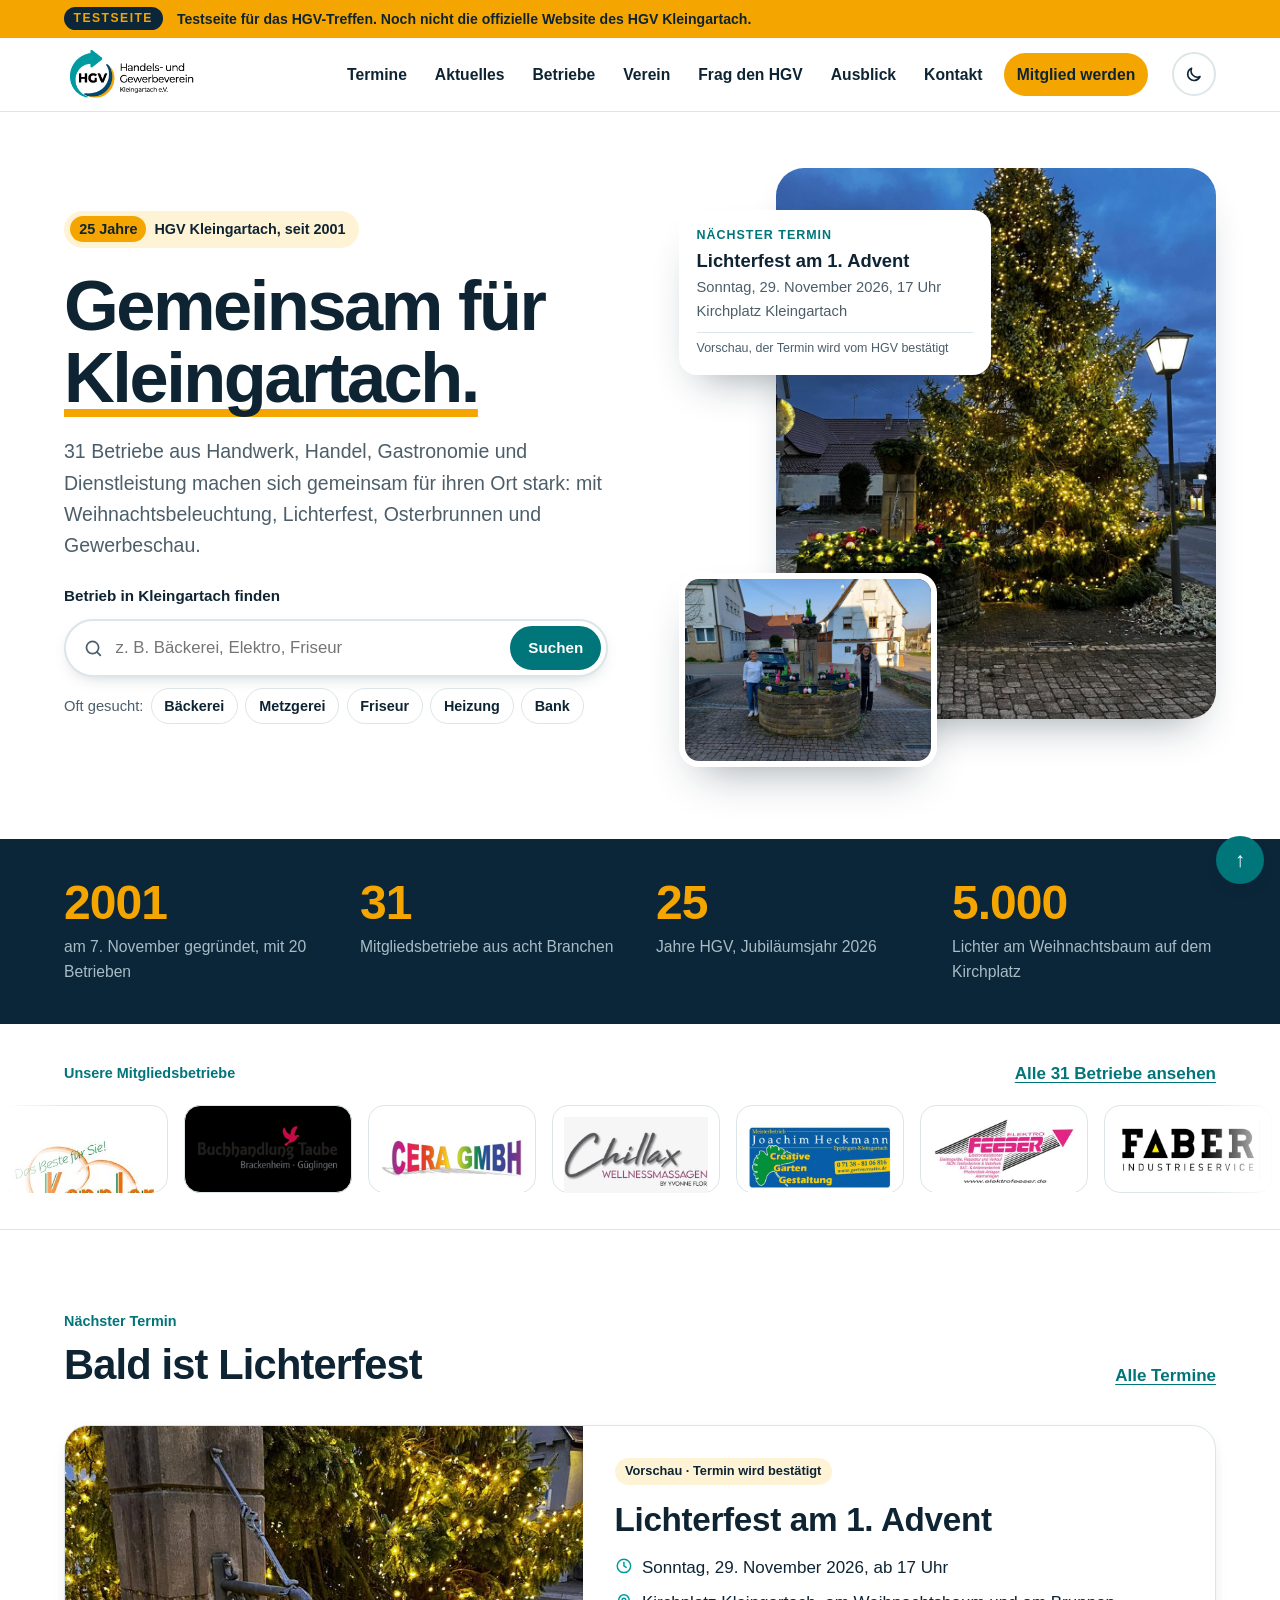
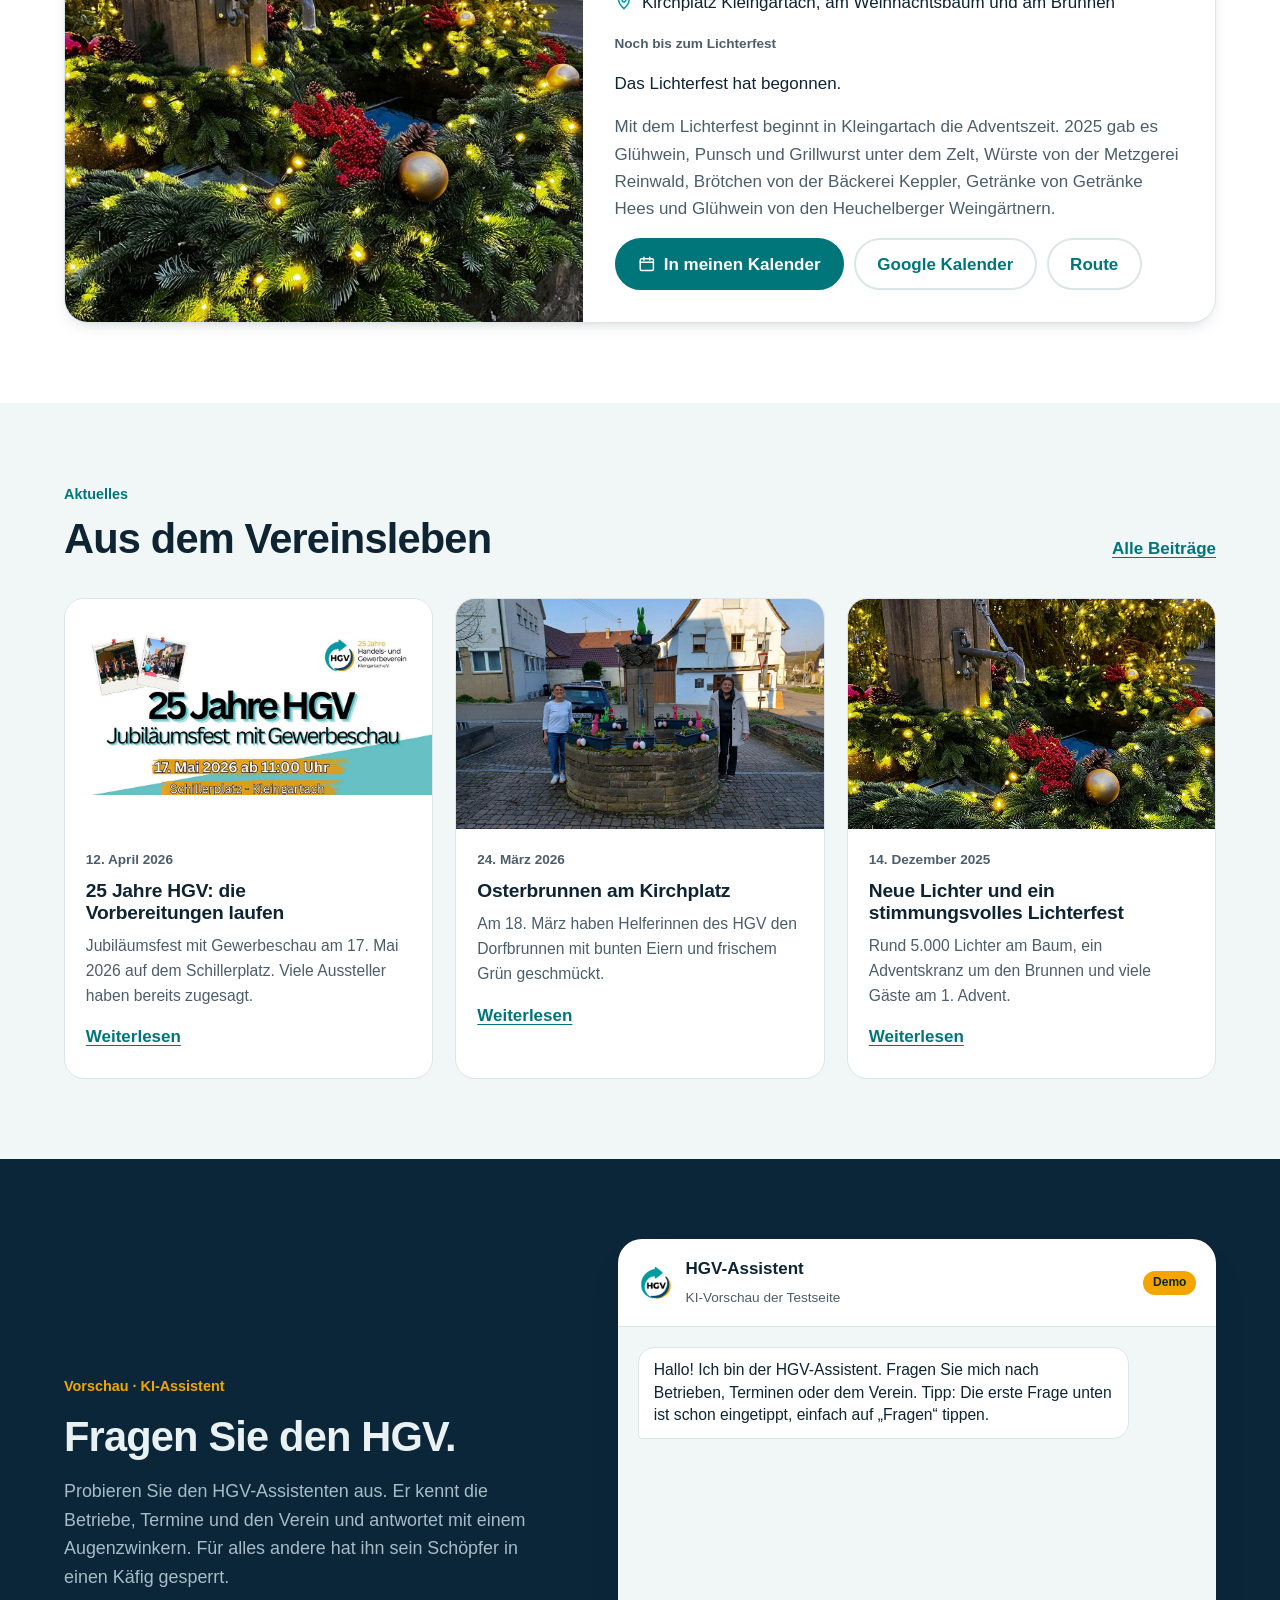
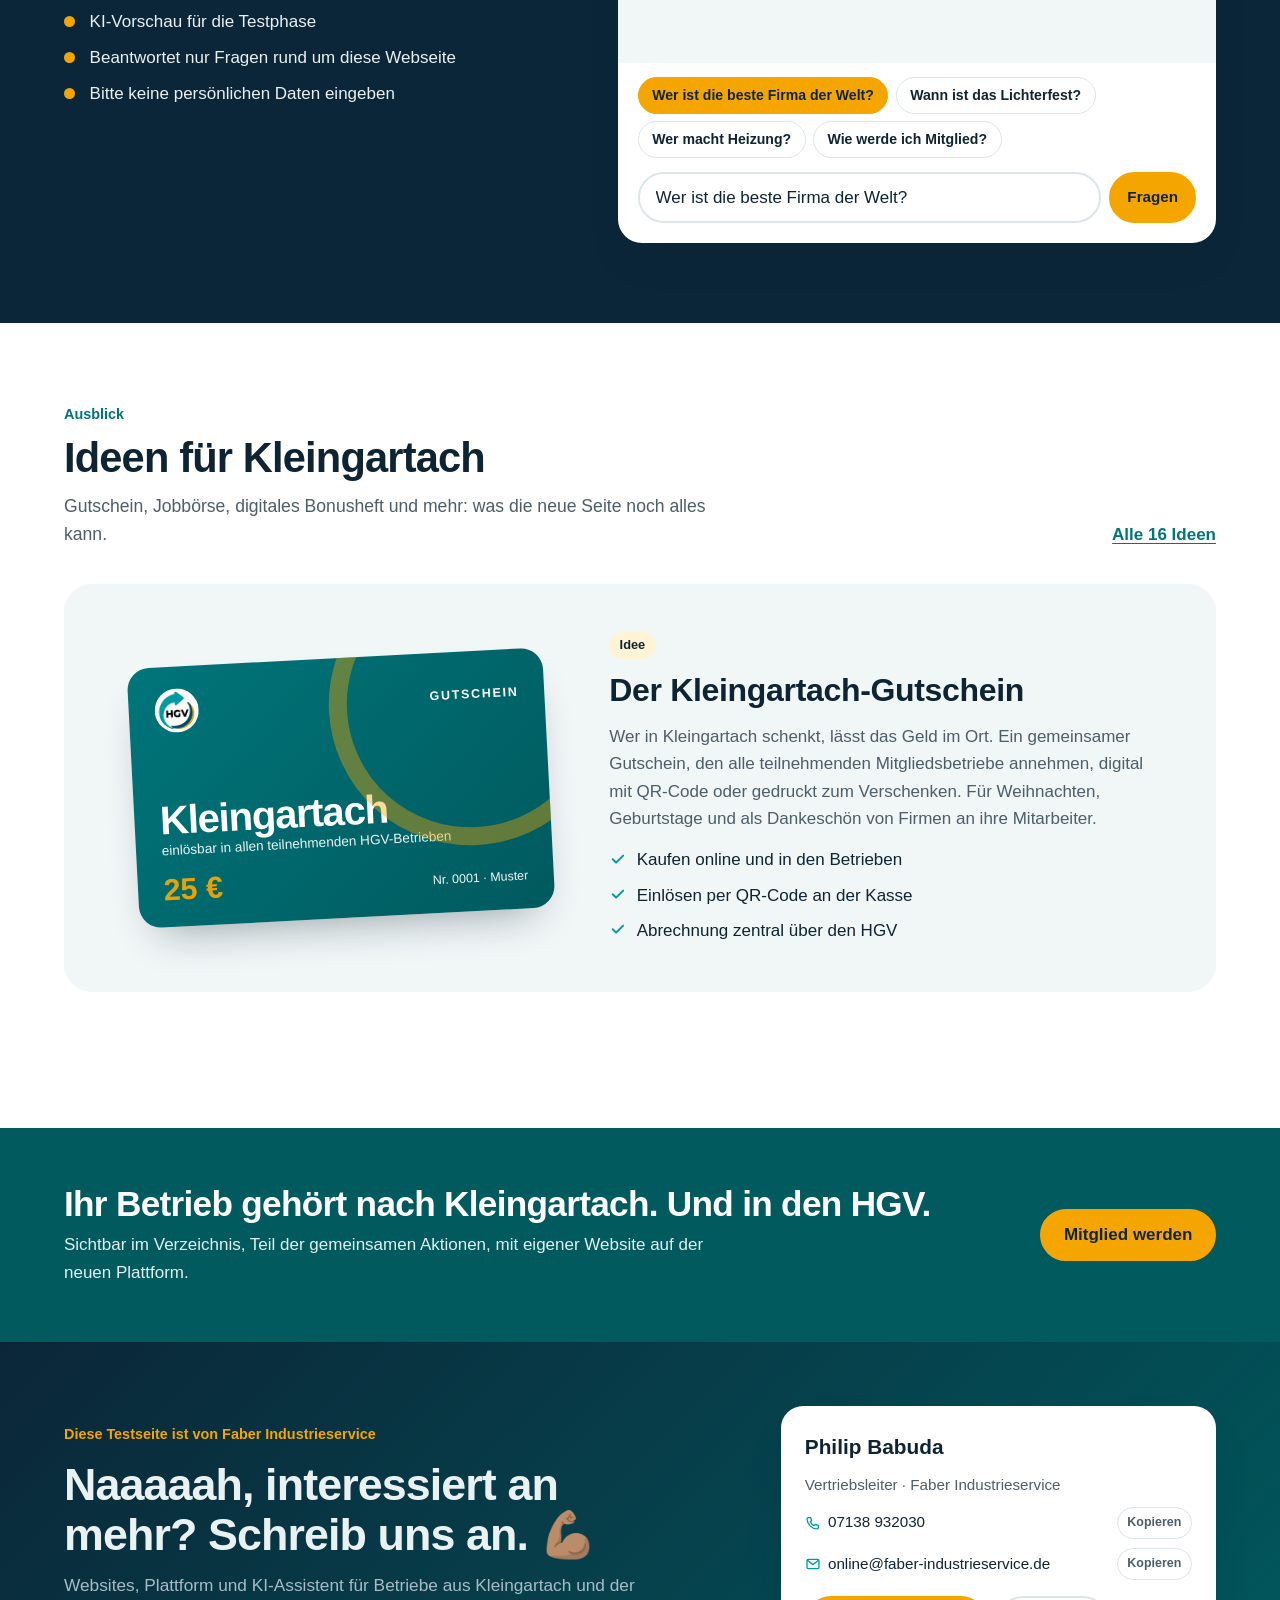
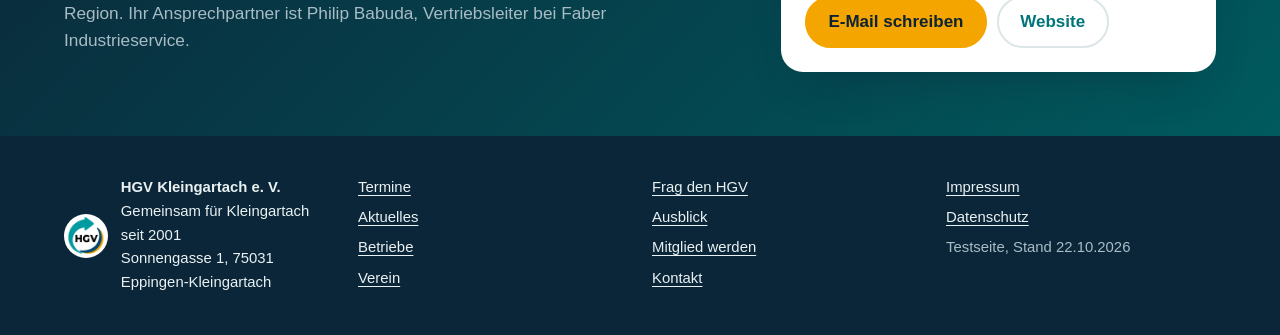
==== commit 033090d3: "Banner Testseite, Werbeblock, Chat an KI-Dienst angebunden Co-Authored-By: Claude Opus 5.5 <noreply@" ====
--- a/index.html
+++ b/index.html
@@ -23,7 +23,7 @@
 </svg>
 <a class="skip" href="#main">Zum Inhalt springen</a>
 <div class="topbar">
-<div class="testband" role="note"><div class="wrap"><b>TESTSEITE</b><span class="tb-long">Entwurf für das HGV-Treffen. Noch nicht die offizielle Website des HGV Kleingartach.</span><span class="tb-short">Entwurf, noch nicht offiziell</span></div></div>
+<div class="testband" role="note"><div class="wrap"><b>TESTSEITE</b><span class="tb-long">Testseite für das HGV-Treffen. Noch nicht die offizielle Website des HGV Kleingartach.</span><span class="tb-short">Noch nicht die offizielle Website</span></div></div>
 <header class="site-header">
   <div class="wrap">
     <a class="brand" href="index.html" aria-label="HGV Kleingartach, zur Startseite"><img src="img/hgv-logo.png" alt="HGV Handels- und Gewerbeverein Kleingartach e. V." width="222" height="86"></a>
@@ -174,13 +174,28 @@
   </div>
 </section>
 </main>
+<section class="promo" aria-labelledby="promo-h">
+  <div class="wrap">
+    <div class="promo-copy">
+      <span class="kicker on-dark">Diese Testseite ist von Faber Industrieservice</span>
+      <h2 id="promo-h">Naaaaah, interessiert an mehr? Schreib uns an. 💪🏽</h2>
+      <p>Websites, Plattform und KI-Assistent für Betriebe aus Kleingartach und der Region. Ihr Ansprechpartner ist Philip Babuda, Vertriebsleiter bei Faber Industrieservice.</p>
+    </div>
+    <div class="promo-card">
+      <b>Philip Babuda</b><span>Vertriebsleiter · Faber Industrieservice</span>
+      <div class="m-line"><svg class="ico" aria-hidden="true"><use href="#i-phone"/></svg><span class="val">07138 932030</span><button class="copy" type="button" data-copy="07138 932030">Kopieren</button></div>
+      <div class="m-line"><svg class="ico" aria-hidden="true"><use href="#i-mail"/></svg><span class="val">online@faber-industrieservice.de</span><button class="copy" type="button" data-copy="online@faber-industrieservice.de">Kopieren</button></div>
+      <div class="btn-row"><a class="btn sun" href="mailto:online@faber-industrieservice.de?subject=Website%20f%C3%BCr%20meinen%20Betrieb">E-Mail schreiben</a><a class="btn outline on-dark" href="https://www.faber-industrieservice.de" target="_blank" rel="noopener">Website</a></div>
+    </div>
+  </div>
+</section>
 <a class="to-top" id="toTop" href="#" hidden aria-label="Nach oben">↑</a>
 <footer class="site-footer">
   <div class="wrap">
     <div class="f-brand"><img src="img/hgv-icon.png" alt="" width="44" height="44"><div><b>HGV Kleingartach e. V.</b><br>Gemeinsam für Kleingartach seit 2001<br>Sonnengasse 1, 75031 Eppingen-Kleingartach</div></div>
     <ul><li><a href="termine.html">Termine</a></li><li><a href="aktuelles.html">Aktuelles</a></li><li><a href="betriebe.html">Betriebe</a></li><li><a href="verein.html">Verein</a></li></ul>
     <ul><li><a href="frag.html">Frag den HGV</a></li><li><a href="ausblick.html">Ausblick</a></li><li><a href="mitglied-werden.html">Mitglied werden</a></li><li><a href="kontakt.html">Kontakt</a></li></ul>
-    <ul><li><a href="impressum.html">Impressum</a></li><li><a href="datenschutz.html">Datenschutz</a></li><li>Testseite, Entwurf vom 22.10.2026</li></ul>
+    <ul><li><a href="impressum.html">Impressum</a></li><li><a href="datenschutz.html">Datenschutz</a></li><li>Testseite, Stand 22.10.2026</li></ul>
   </div>
 </footer>
 <script src="app.js"></script>
--- a/style.css
+++ b/style.css
@@ -446,3 +446,14 @@
 .legal h3{margin-top:1rem;font-size:1.2rem}
 .site-footer .wrap{grid-template-columns:repeat(auto-fit,minmax(12rem,1fr))}
 .doing li b{display:block}
+.promo{background:linear-gradient(135deg,var(--band),var(--brand-deep));color:var(--on-band)}
+.promo .wrap{display:grid;gap:2rem;padding-block:4rem;align-items:center}
+@media (min-width:900px){.promo .wrap{grid-template-columns:1.2fr .8fr;gap:4rem}}
+.promo-copy{display:grid;gap:.8rem;min-width:0}
+.promo h2{color:var(--on-band);font-size:clamp(1.8rem,3.6vw,2.8rem)}
+.promo-copy p{color:var(--on-band-soft);font-size:1.08rem;max-width:36rem}
+.promo-card{background:var(--card);color:var(--ink);border-radius:22px;padding:1.5rem;display:grid;gap:.6rem;box-shadow:var(--shadow);min-width:0}
+.promo-card b{font-size:1.3rem}
+.promo-card > span{color:var(--ink-soft);font-size:.95rem}
+.promo-card .btn-row{margin-top:.4rem}
+.promo-card .btn.outline.on-dark{color:var(--link)}
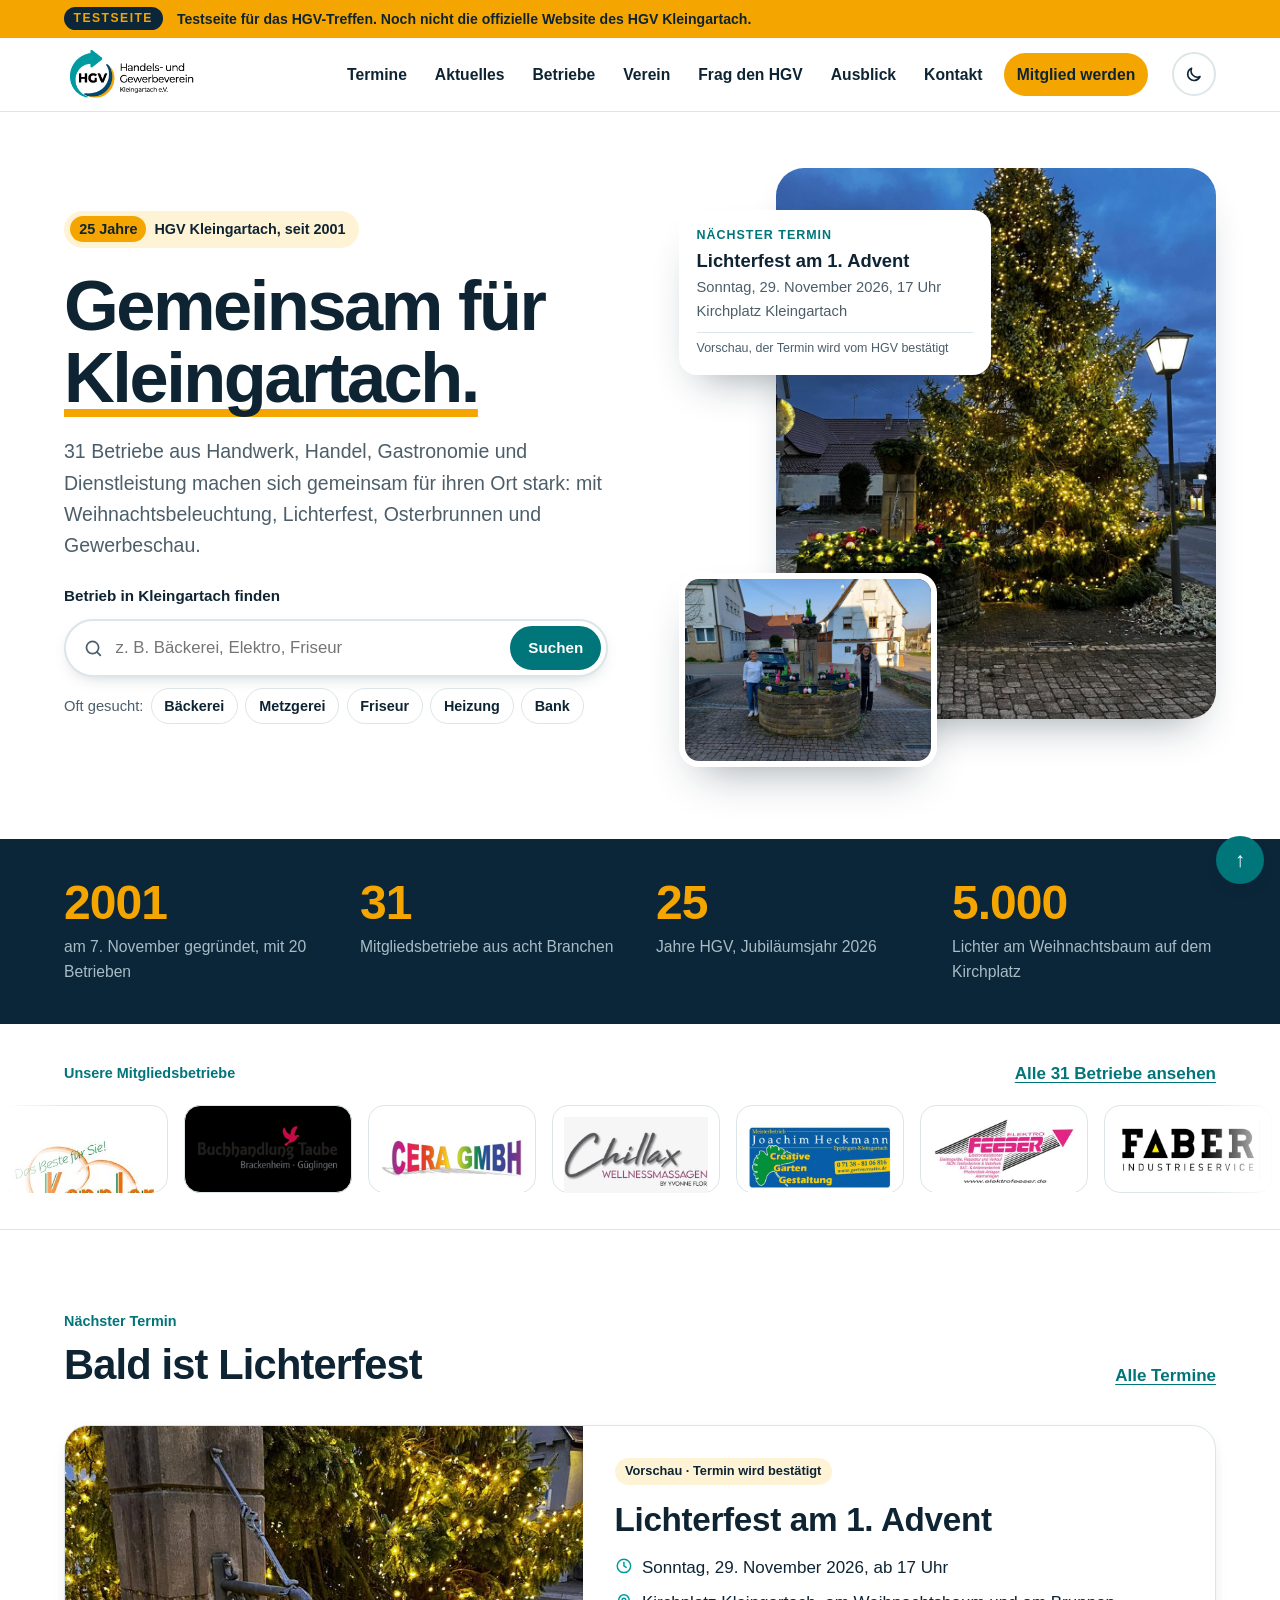
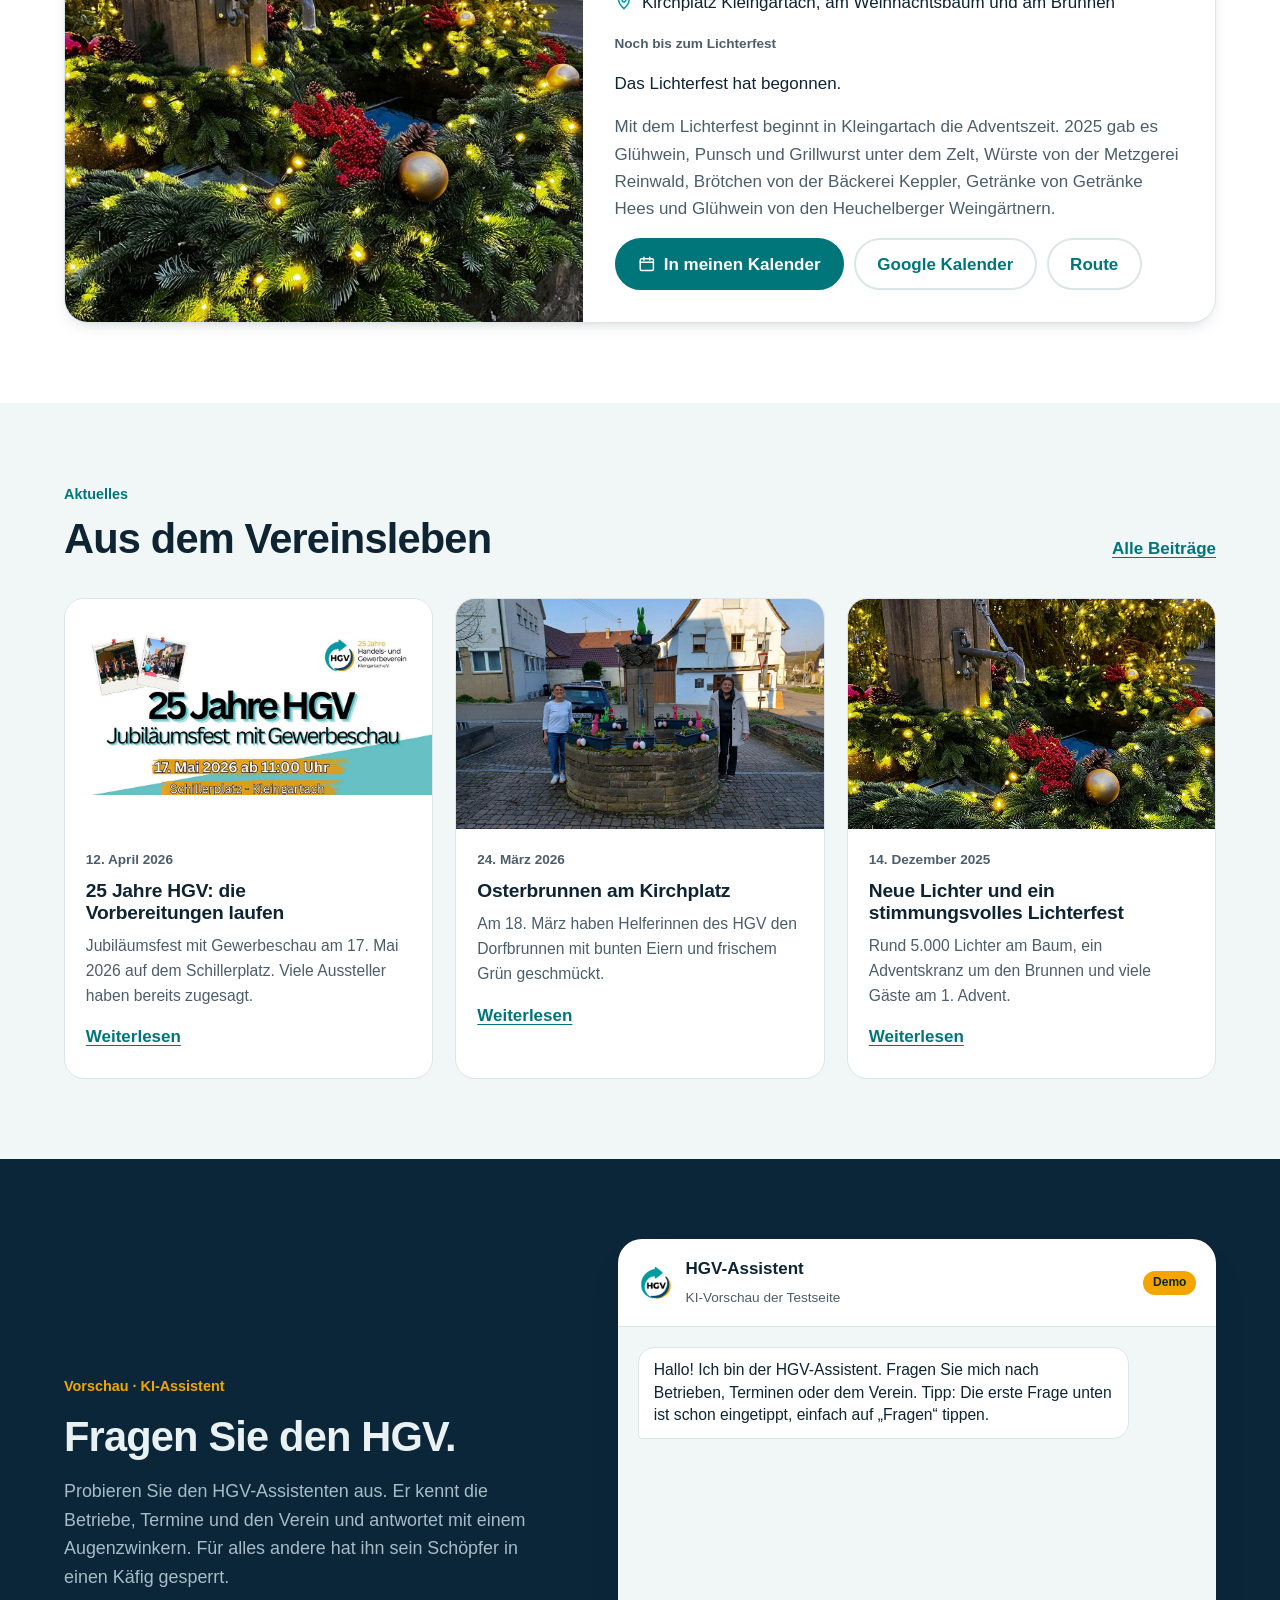
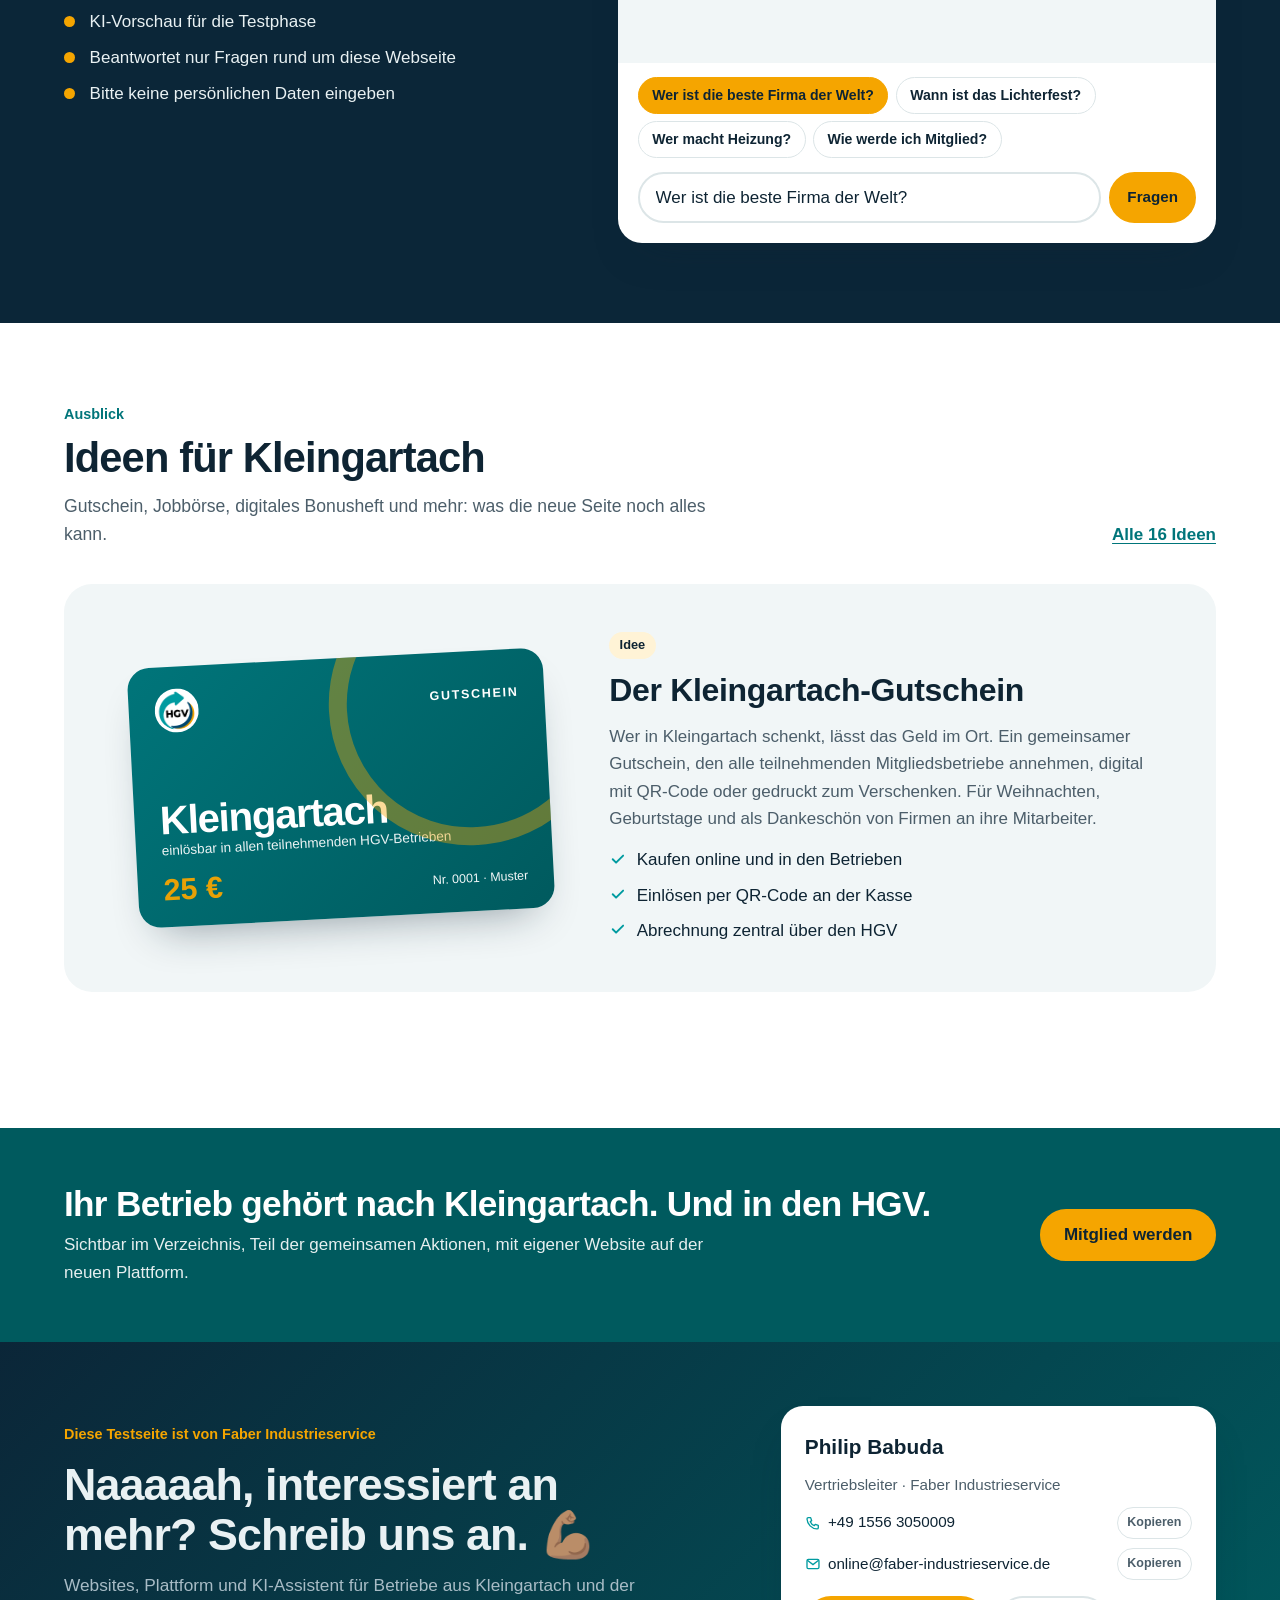
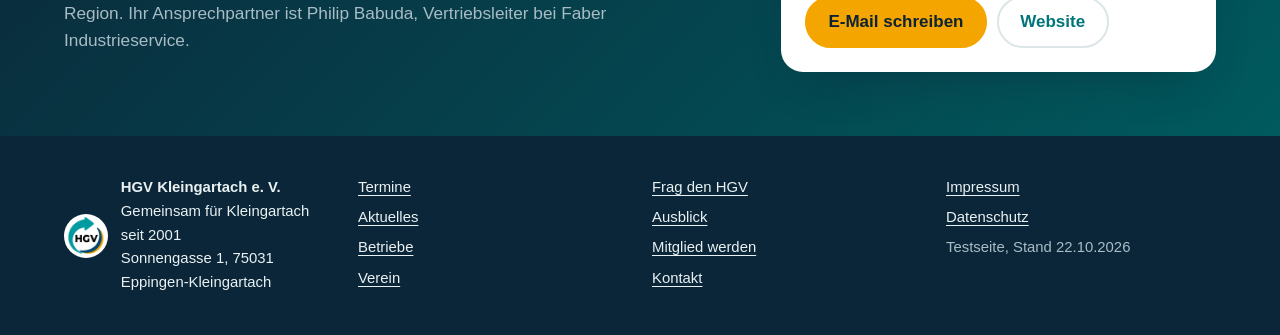
==== commit d27e7044: "Werbeblock: Telefonnummer Philip Co-Authored-By: Claude Opus 5.5 <noreply@anthropic.com>" ====
--- a/index.html
+++ b/index.html
@@ -183,7 +183,7 @@
     </div>
     <div class="promo-card">
       <b>Philip Babuda</b><span>Vertriebsleiter · Faber Industrieservice</span>
-      <div class="m-line"><svg class="ico" aria-hidden="true"><use href="#i-phone"/></svg><span class="val">07138 932030</span><button class="copy" type="button" data-copy="07138 932030">Kopieren</button></div>
+      <div class="m-line"><svg class="ico" aria-hidden="true"><use href="#i-phone"/></svg><span class="val">+49 1556 3050009</span><button class="copy" type="button" data-copy="+49 1556 3050009">Kopieren</button></div>
       <div class="m-line"><svg class="ico" aria-hidden="true"><use href="#i-mail"/></svg><span class="val">online@faber-industrieservice.de</span><button class="copy" type="button" data-copy="online@faber-industrieservice.de">Kopieren</button></div>
       <div class="btn-row"><a class="btn sun" href="mailto:online@faber-industrieservice.de?subject=Website%20f%C3%BCr%20meinen%20Betrieb">E-Mail schreiben</a><a class="btn outline on-dark" href="https://www.faber-industrieservice.de" target="_blank" rel="noopener">Website</a></div>
     </div>
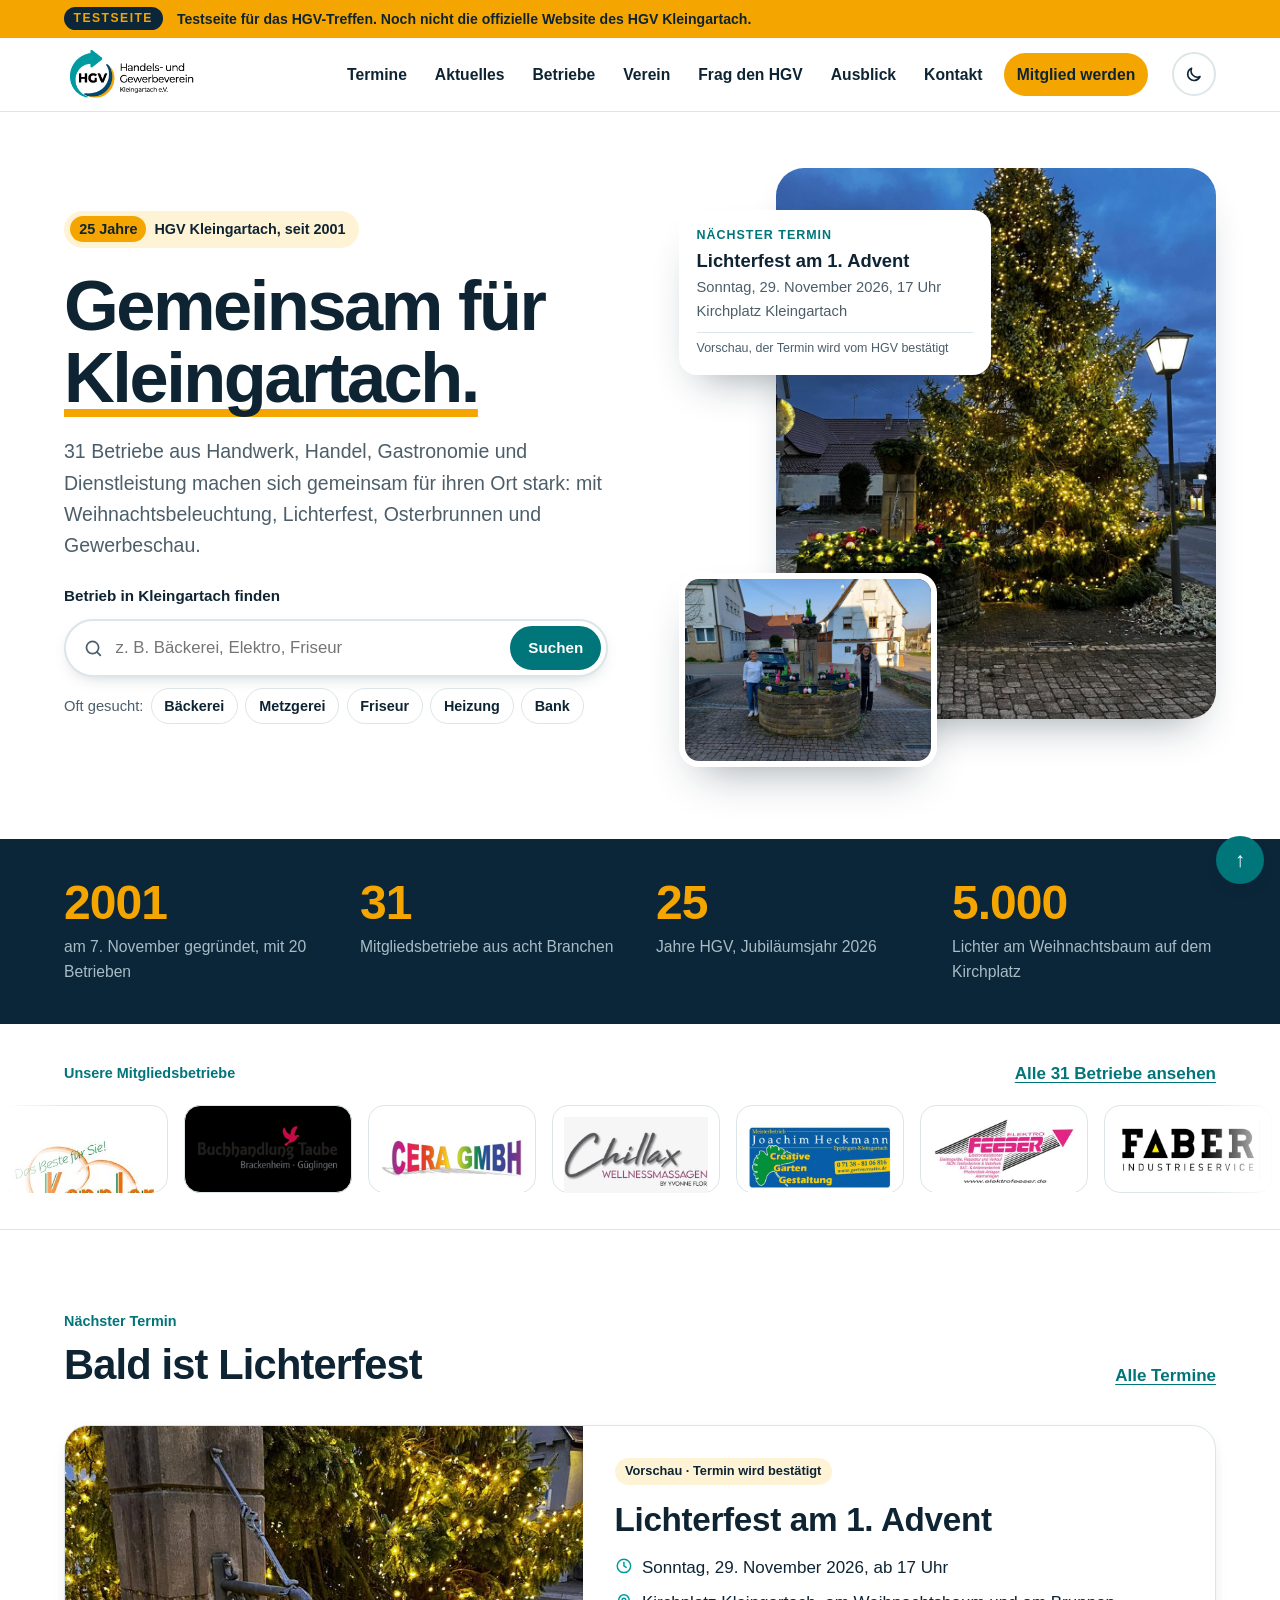
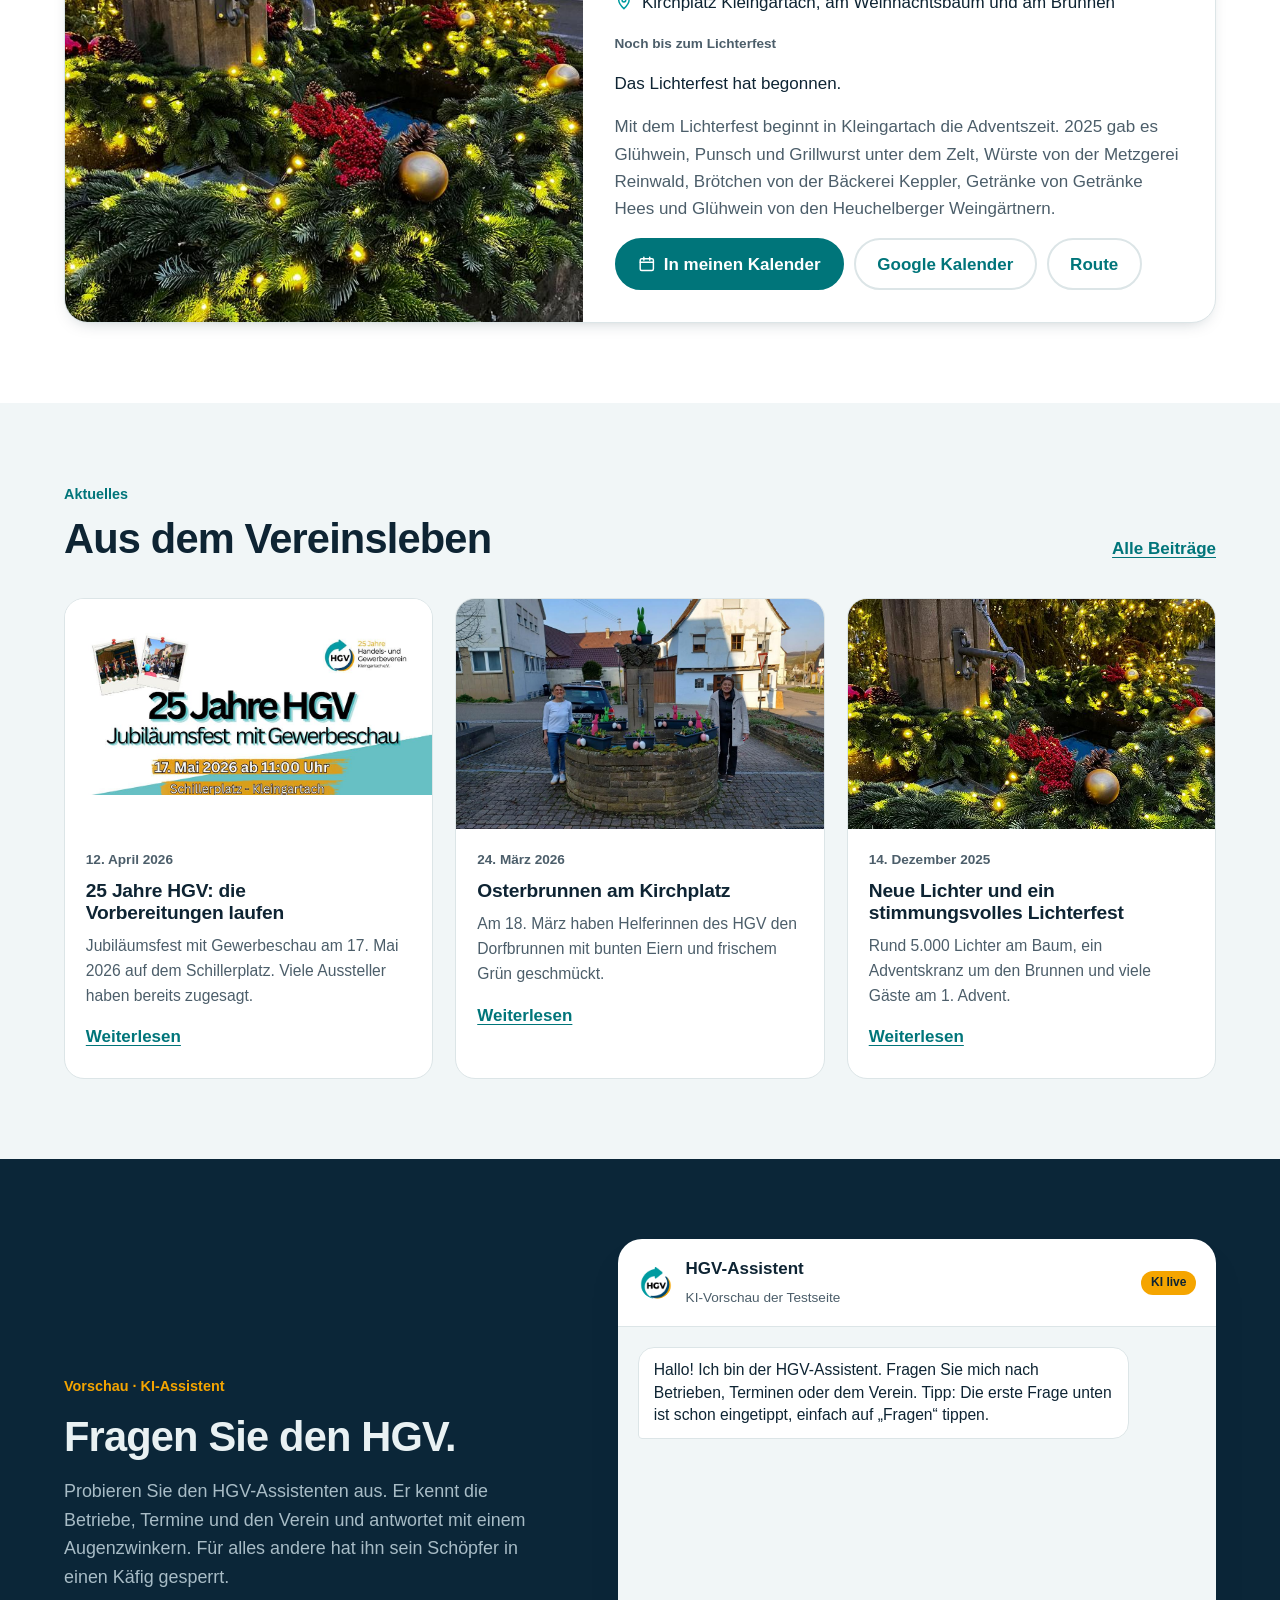
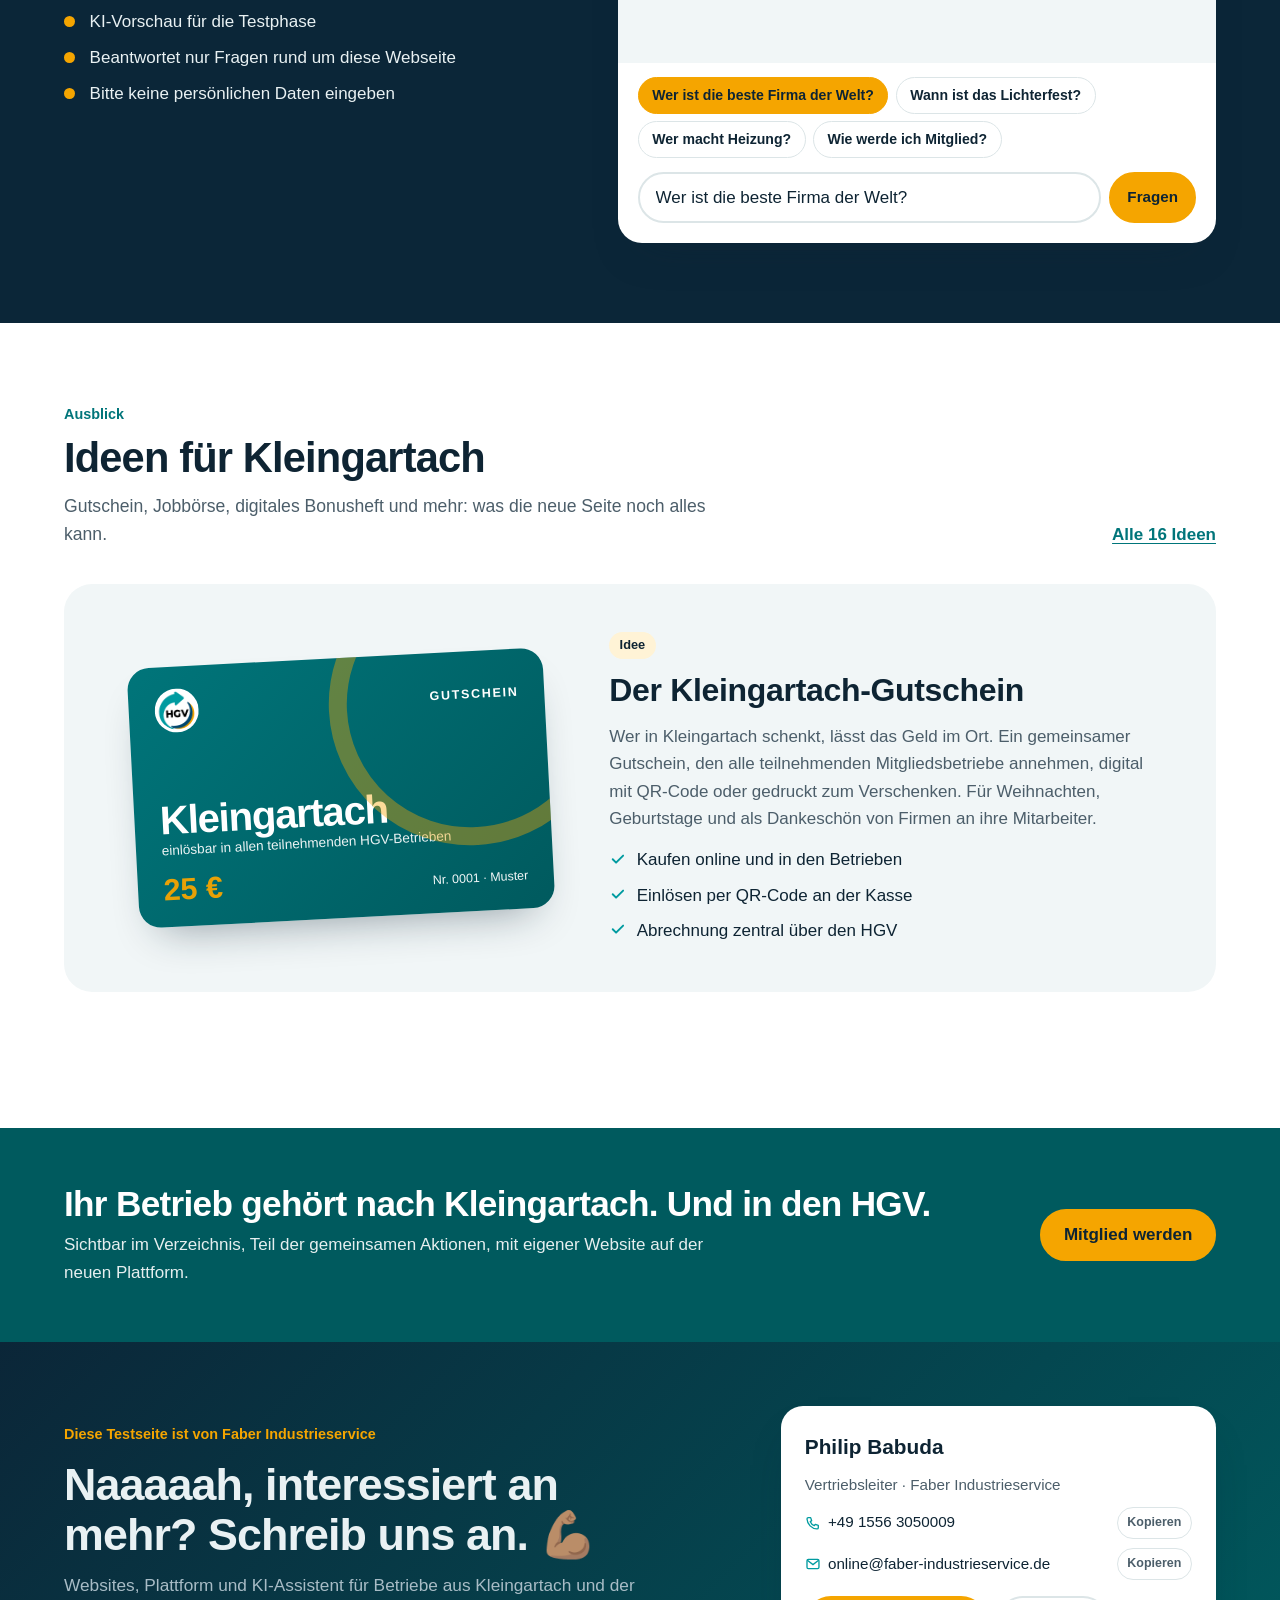
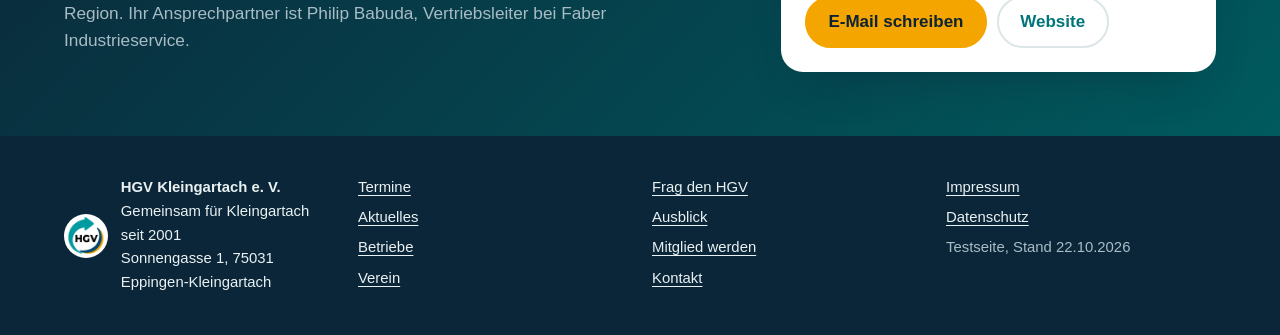
==== commit d1ebc07c: "Chat: Abzeichen KI live Co-Authored-By: Claude Opus 5.5 <noreply@anthropic.com>" ====
--- a/index.html
+++ b/index.html
@@ -134,7 +134,7 @@
       </ul>
     </div>
     <div class="chat">
-      <div class="chat-head"><img src="img/hgv-icon.png" alt="" width="36" height="36"><div><b>HGV-Assistent</b><span>KI-Vorschau der Testseite</span></div><span class="live">Demo</span></div>
+      <div class="chat-head"><img src="img/hgv-icon.png" alt="" width="36" height="36"><div><b>HGV-Assistent</b><span>KI-Vorschau der Testseite</span></div><span class="live">KI live</span></div>
       <div class="chat-log" id="chatLog" aria-live="polite"><div class="msg bot">Hallo! Ich bin der HGV-Assistent. Fragen Sie mich nach Betrieben, Terminen oder dem Verein. Tipp: Die erste Frage unten ist schon eingetippt, einfach auf „Fragen“ tippen.</div></div>
       <div class="ask-chips"><button type="button" class="hot">Wer ist die beste Firma der Welt?</button><button type="button">Wann ist das Lichterfest?</button><button type="button">Wer macht Heizung?</button><button type="button">Wie werde ich Mitglied?</button></div>
       <form class="ask-form" id="askForm"><label class="sr-only" for="askInput">Ihre Frage an den HGV</label><input id="askInput" type="text" placeholder="Ihre Frage an den HGV" value="Wer ist die beste Firma der Welt?" maxlength="400" autocomplete="off"><button class="btn sun small" type="submit">Fragen</button></form>
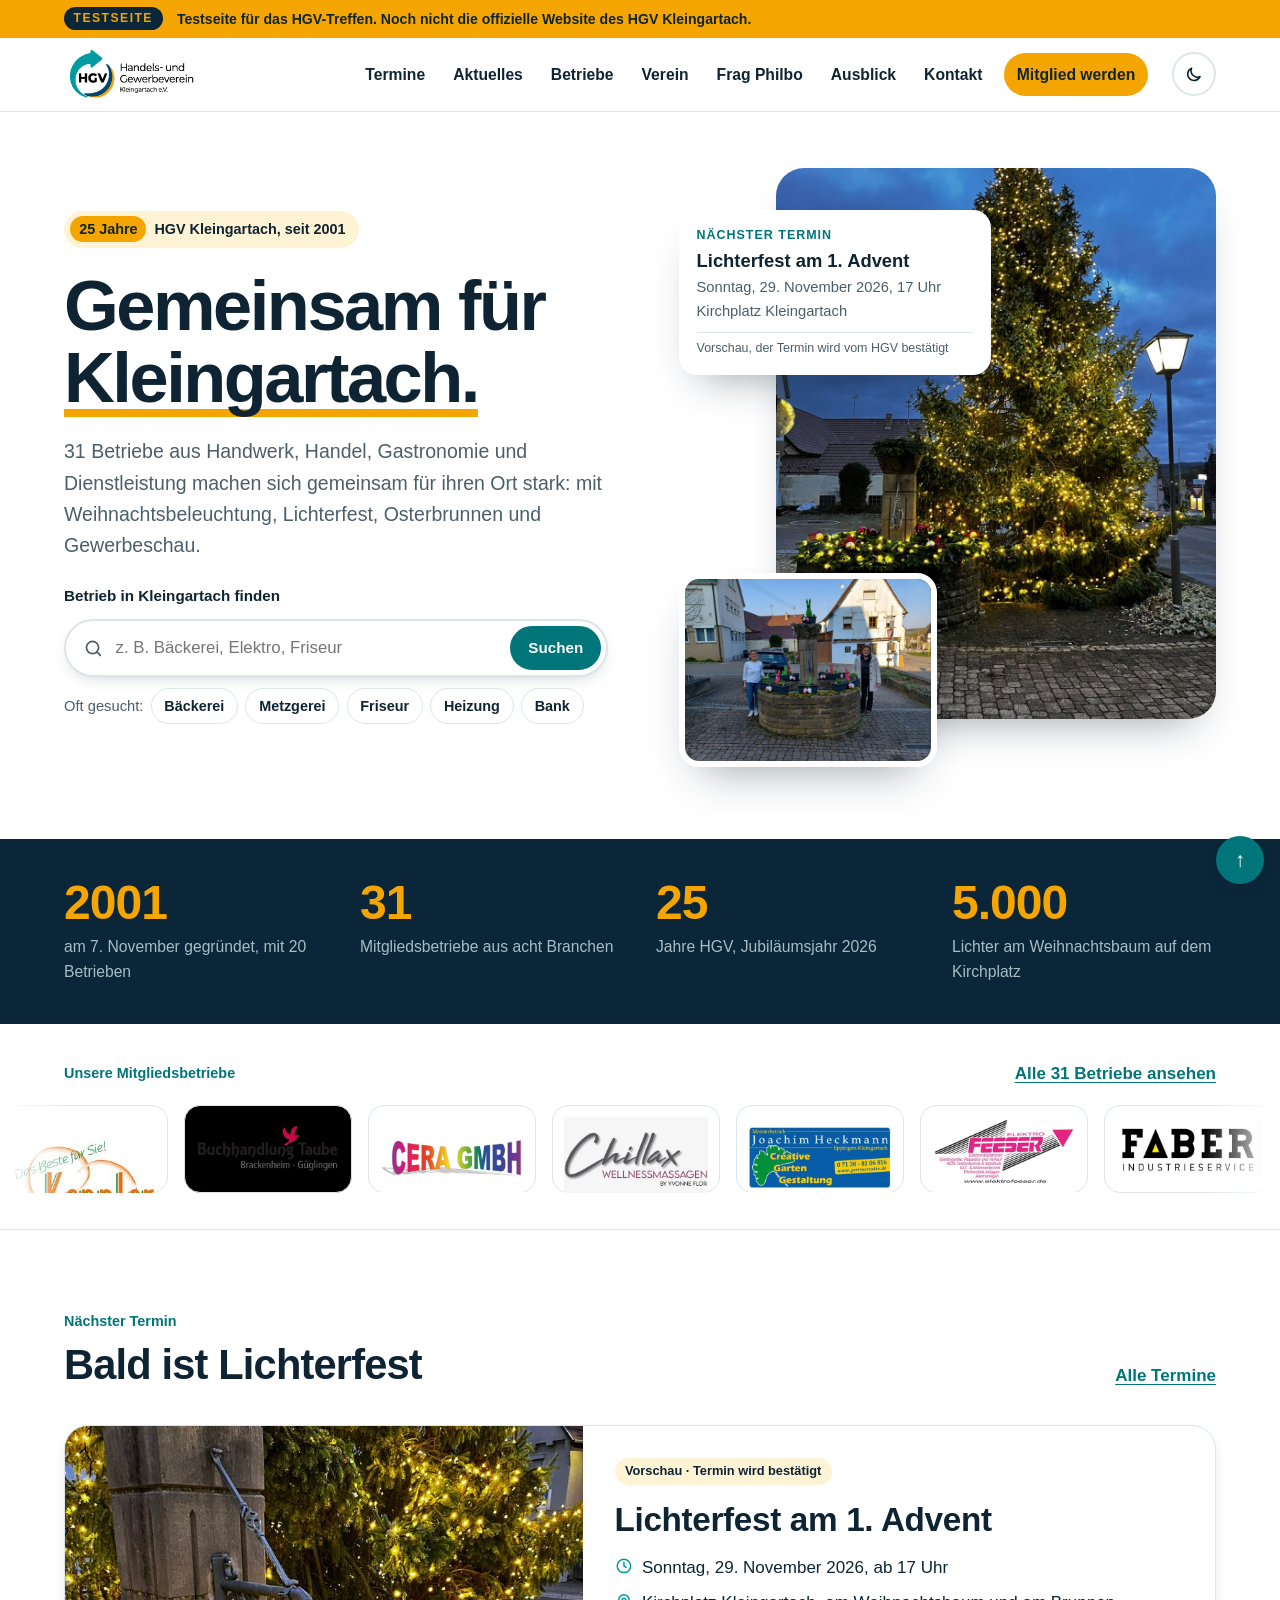
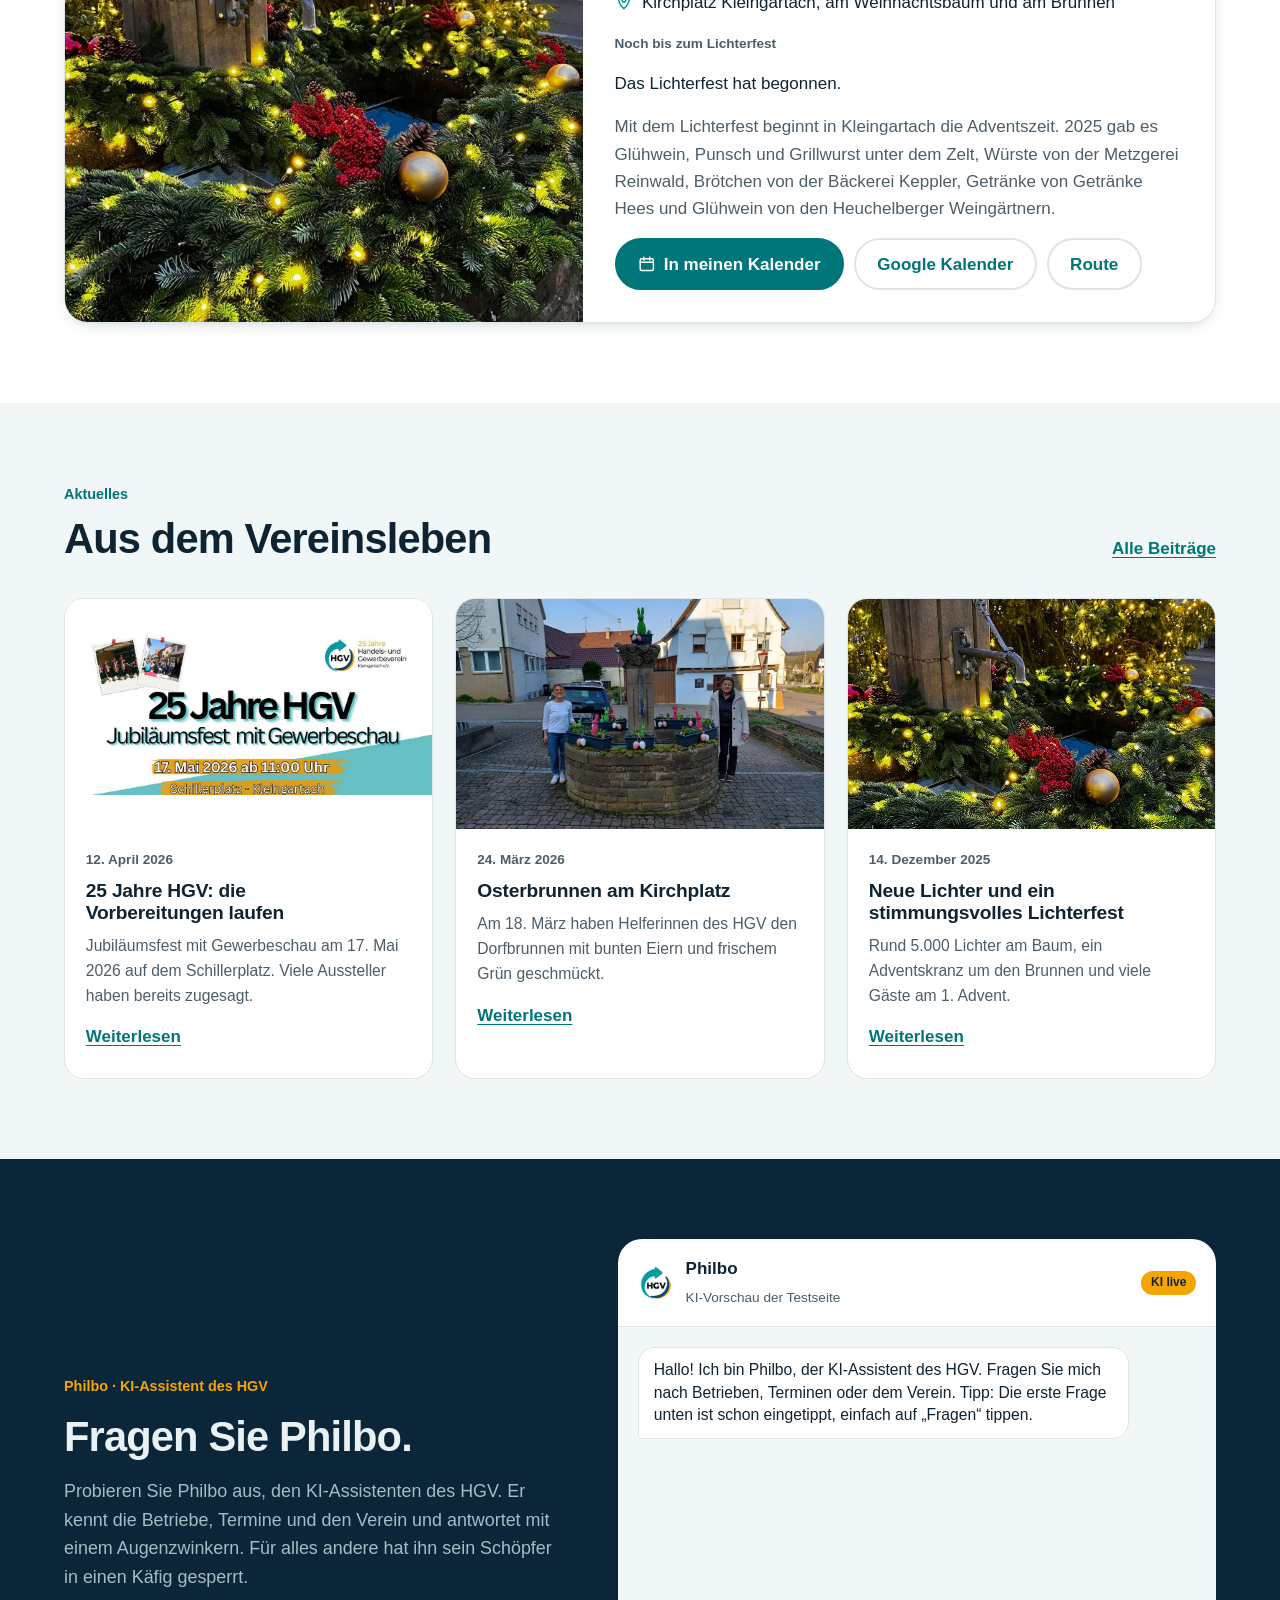
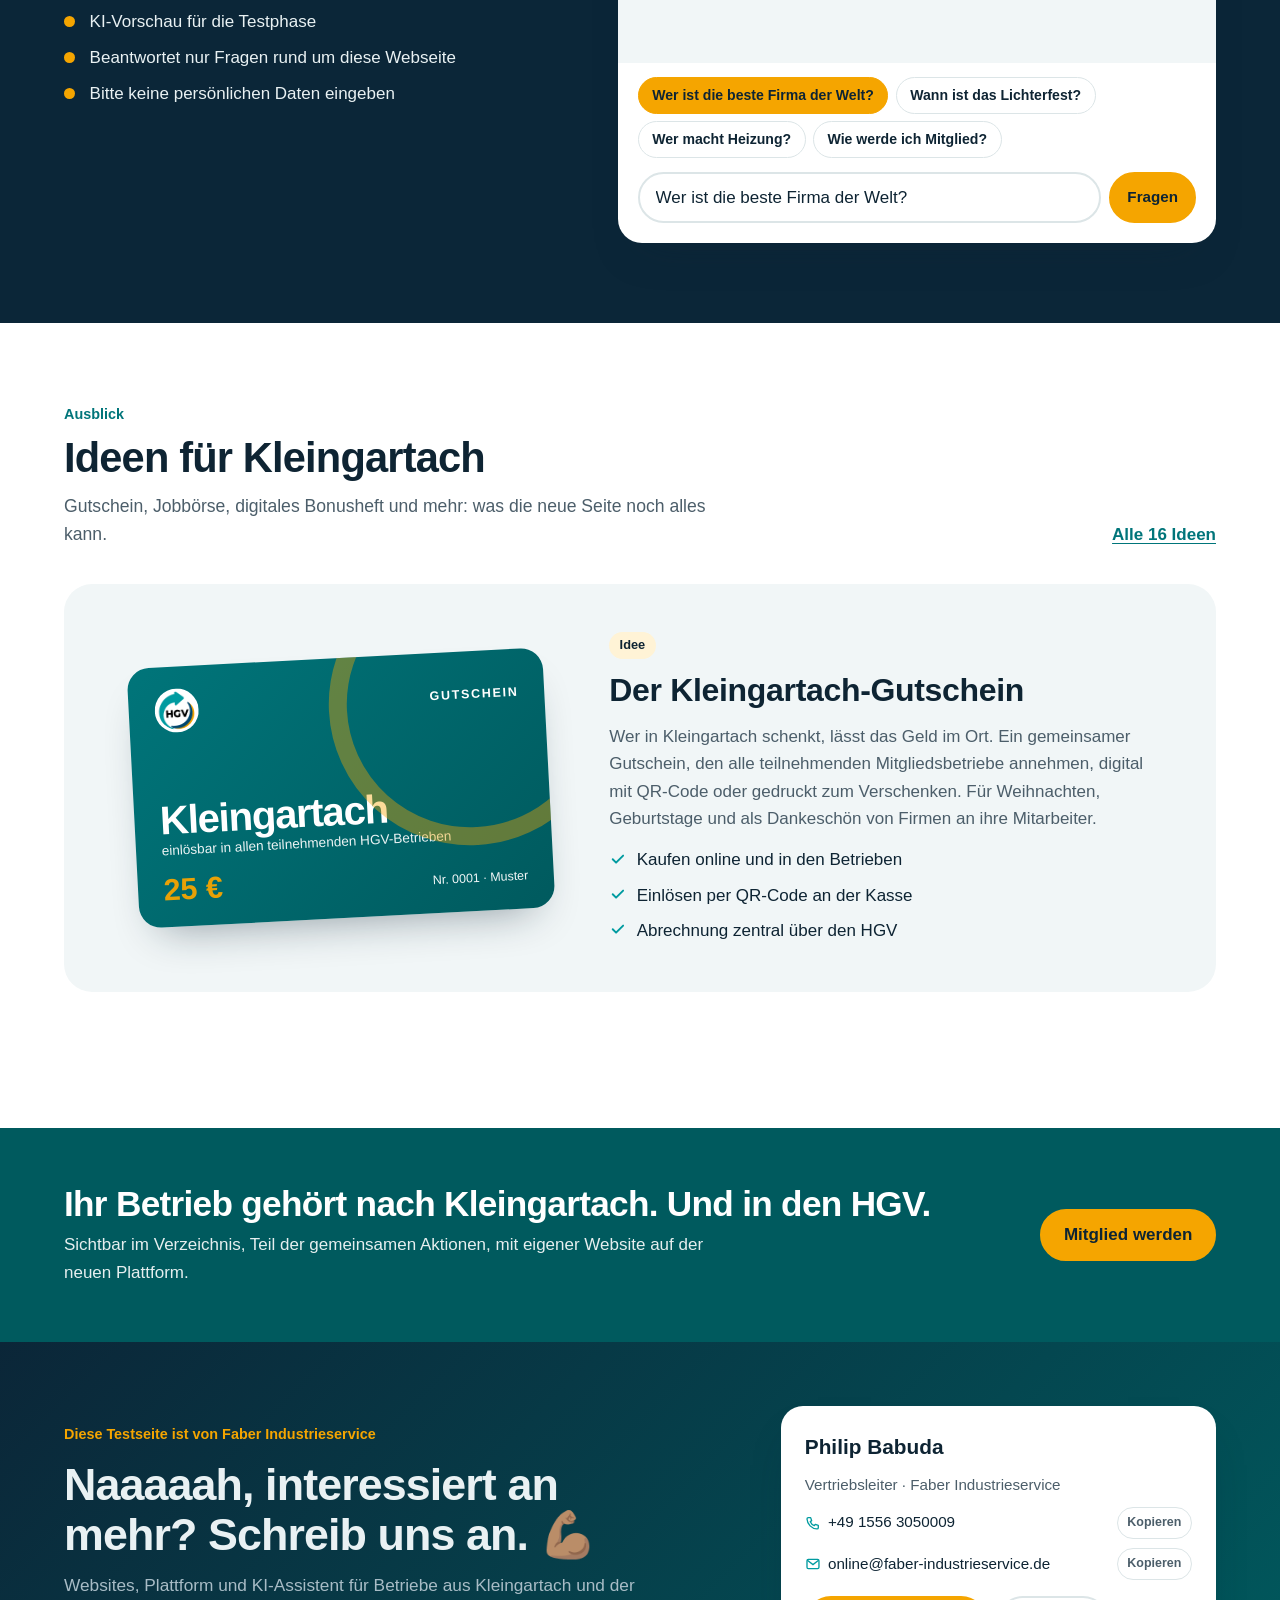
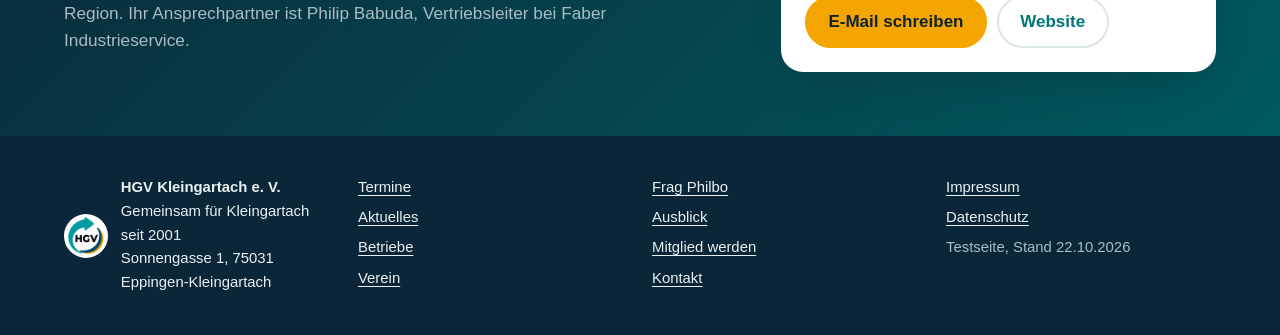
==== commit d2c72fbd: "KI-Assistent heisst jetzt Philbo Co-Authored-By: Claude Opus 5.5 <noreply@anthropic.com>" ====
--- a/index.html
+++ b/index.html
@@ -29,7 +29,7 @@
     <a class="brand" href="index.html" aria-label="HGV Kleingartach, zur Startseite"><img src="img/hgv-logo.png" alt="HGV Handels- und Gewerbeverein Kleingartach e. V." width="222" height="86"></a>
     <button class="theme-btn" id="themeBtn" type="button" aria-label="Dunkles Design" aria-pressed="false"><svg viewBox="0 0 24 24" aria-hidden="true"><path d="M20 14.5A8 8 0 0 1 9.5 4a8 8 0 1 0 10.5 10.5z" fill="none" stroke="currentColor" stroke-width="2" stroke-linejoin="round"/></svg></button>
     <button class="nav-toggle" id="navToggle" type="button" aria-expanded="false" aria-controls="nav">Menü</button>
-    <nav class="nav" id="nav" aria-label="Hauptnavigation"><ul><li><a href="termine.html">Termine</a></li><li><a href="aktuelles.html">Aktuelles</a></li><li><a href="betriebe.html">Betriebe</a></li><li><a href="verein.html">Verein</a></li><li><a href="frag.html">Frag den HGV</a></li><li><a href="ausblick.html">Ausblick</a></li><li><a href="kontakt.html">Kontakt</a></li><li><a class="cta" href="mitglied-werden.html">Mitglied werden</a></li></ul></nav>
+    <nav class="nav" id="nav" aria-label="Hauptnavigation"><ul><li><a href="termine.html">Termine</a></li><li><a href="aktuelles.html">Aktuelles</a></li><li><a href="betriebe.html">Betriebe</a></li><li><a href="verein.html">Verein</a></li><li><a href="frag.html">Frag Philbo</a></li><li><a href="ausblick.html">Ausblick</a></li><li><a href="kontakt.html">Kontakt</a></li><li><a class="cta" href="mitglied-werden.html">Mitglied werden</a></li></ul></nav>
   </div>
 </header>
 </div>
@@ -124,9 +124,9 @@
 <section class="ask" id="frag" aria-labelledby="ask-h">
   <div class="wrap">
     <div class="ask-copy">
-      <span class="kicker on-dark">Vorschau · KI-Assistent</span>
-      <h2 id="ask-h">Fragen Sie den HGV.</h2>
-      <p>Probieren Sie den HGV-Assistenten aus. Er kennt die Betriebe, Termine und den Verein und antwortet mit einem Augenzwinkern. Für alles andere hat ihn sein Schöpfer in einen Käfig gesperrt.</p>
+      <span class="kicker on-dark">Philbo · KI-Assistent des HGV</span>
+      <h2 id="ask-h">Fragen Sie Philbo.</h2>
+      <p>Probieren Sie Philbo aus, den KI-Assistenten des HGV. Er kennt die Betriebe, Termine und den Verein und antwortet mit einem Augenzwinkern. Für alles andere hat ihn sein Schöpfer in einen Käfig gesperrt.</p>
       <ul class="ask-points">
         <li>KI-Vorschau für die Testphase</li>
         <li>Beantwortet nur Fragen rund um diese Webseite</li>
@@ -134,8 +134,8 @@
       </ul>
     </div>
     <div class="chat">
-      <div class="chat-head"><img src="img/hgv-icon.png" alt="" width="36" height="36"><div><b>HGV-Assistent</b><span>KI-Vorschau der Testseite</span></div><span class="live">KI live</span></div>
-      <div class="chat-log" id="chatLog" aria-live="polite"><div class="msg bot">Hallo! Ich bin der HGV-Assistent. Fragen Sie mich nach Betrieben, Terminen oder dem Verein. Tipp: Die erste Frage unten ist schon eingetippt, einfach auf „Fragen“ tippen.</div></div>
+      <div class="chat-head"><img src="img/hgv-icon.png" alt="" width="36" height="36"><div><b>Philbo</b><span>KI-Vorschau der Testseite</span></div><span class="live">KI live</span></div>
+      <div class="chat-log" id="chatLog" aria-live="polite"><div class="msg bot">Hallo! Ich bin Philbo, der KI-Assistent des HGV. Fragen Sie mich nach Betrieben, Terminen oder dem Verein. Tipp: Die erste Frage unten ist schon eingetippt, einfach auf „Fragen“ tippen.</div></div>
       <div class="ask-chips"><button type="button" class="hot">Wer ist die beste Firma der Welt?</button><button type="button">Wann ist das Lichterfest?</button><button type="button">Wer macht Heizung?</button><button type="button">Wie werde ich Mitglied?</button></div>
       <form class="ask-form" id="askForm"><label class="sr-only" for="askInput">Ihre Frage an den HGV</label><input id="askInput" type="text" placeholder="Ihre Frage an den HGV" value="Wer ist die beste Firma der Welt?" maxlength="400" autocomplete="off"><button class="btn sun small" type="submit">Fragen</button></form>
     </div>
@@ -194,7 +194,7 @@
   <div class="wrap">
     <div class="f-brand"><img src="img/hgv-icon.png" alt="" width="44" height="44"><div><b>HGV Kleingartach e. V.</b><br>Gemeinsam für Kleingartach seit 2001<br>Sonnengasse 1, 75031 Eppingen-Kleingartach</div></div>
     <ul><li><a href="termine.html">Termine</a></li><li><a href="aktuelles.html">Aktuelles</a></li><li><a href="betriebe.html">Betriebe</a></li><li><a href="verein.html">Verein</a></li></ul>
-    <ul><li><a href="frag.html">Frag den HGV</a></li><li><a href="ausblick.html">Ausblick</a></li><li><a href="mitglied-werden.html">Mitglied werden</a></li><li><a href="kontakt.html">Kontakt</a></li></ul>
+    <ul><li><a href="frag.html">Frag Philbo</a></li><li><a href="ausblick.html">Ausblick</a></li><li><a href="mitglied-werden.html">Mitglied werden</a></li><li><a href="kontakt.html">Kontakt</a></li></ul>
     <ul><li><a href="impressum.html">Impressum</a></li><li><a href="datenschutz.html">Datenschutz</a></li><li>Testseite, Stand 22.10.2026</li></ul>
   </div>
 </footer>
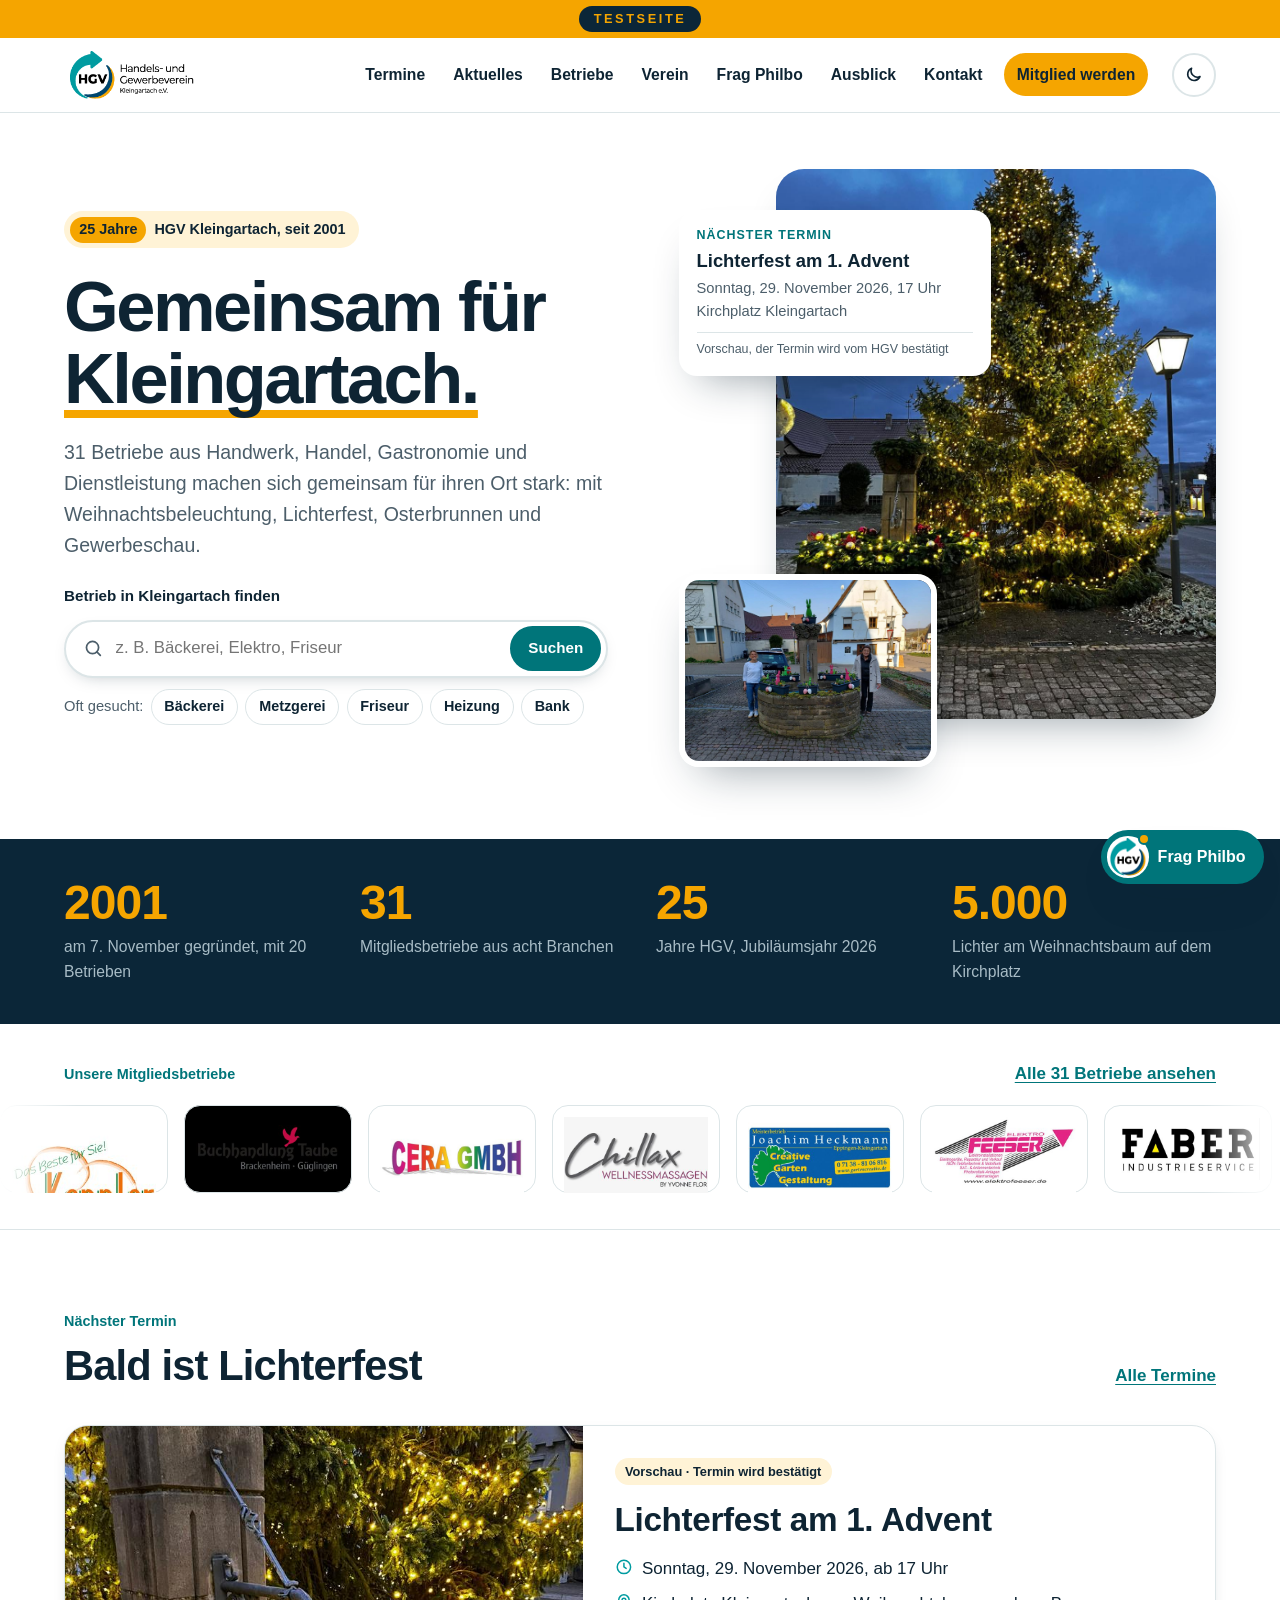
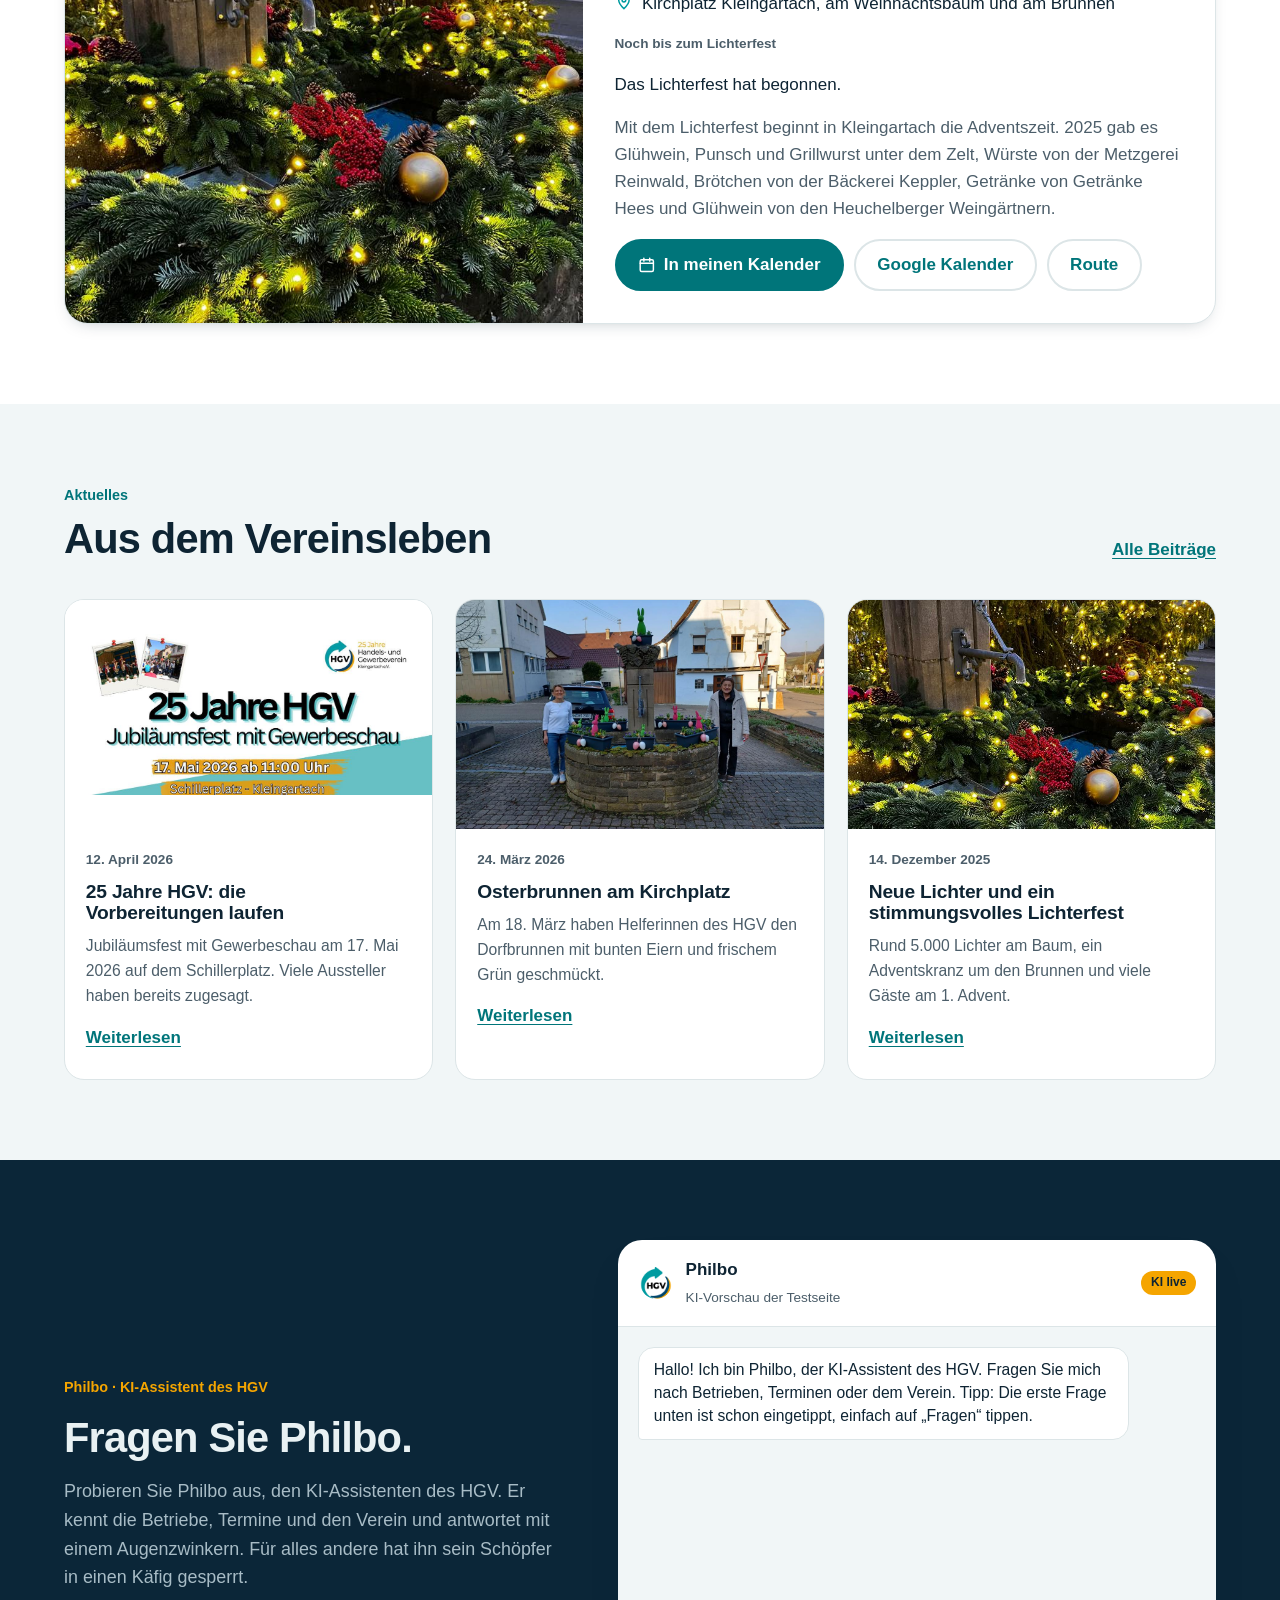
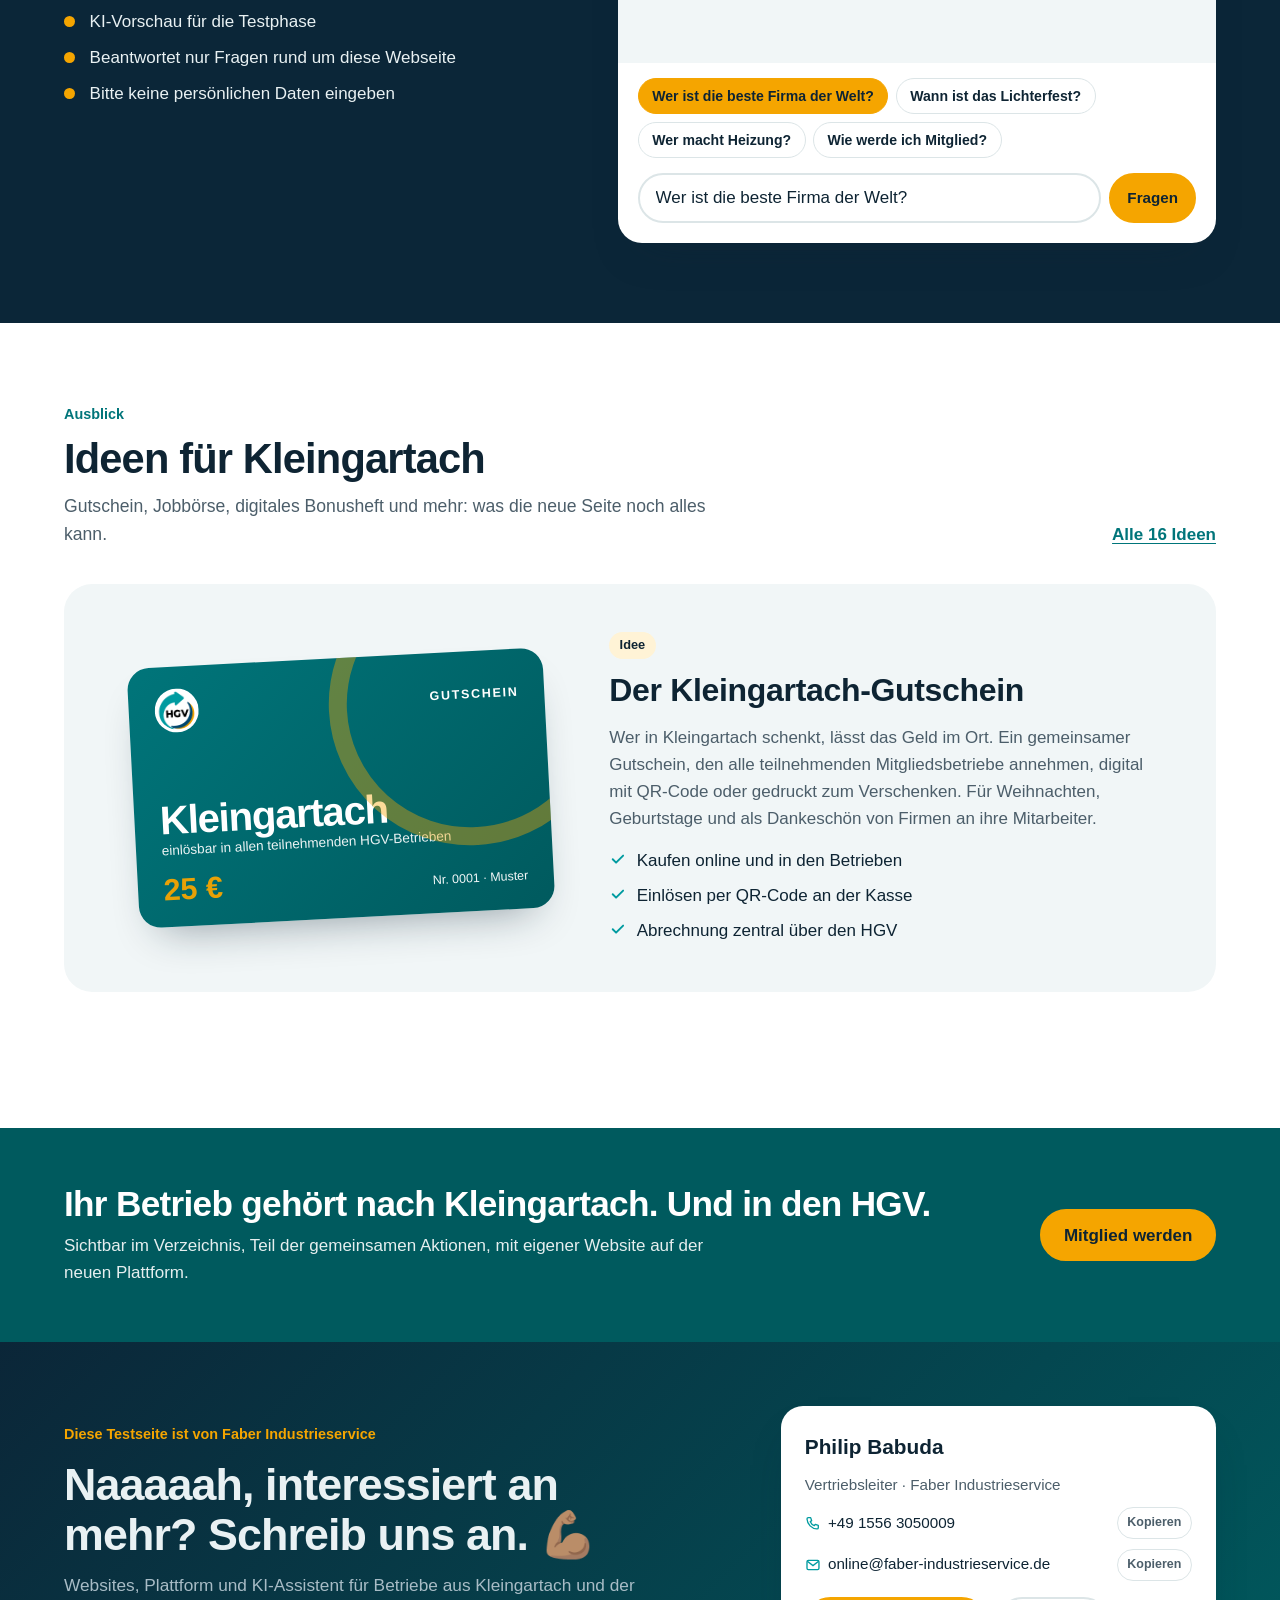
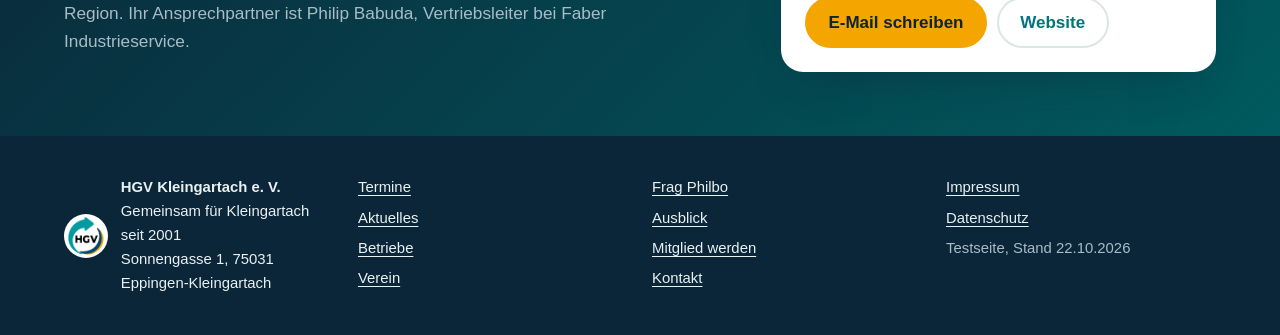
==== commit e8146fa2: "Philbo-Knopf auf allen Seiten, Banner nur TESTSEITE Co-Authored-By: Claude Opus 5.5 <noreply@anthrop" ====
--- a/index.html
+++ b/index.html
@@ -23,7 +23,7 @@
 </svg>
 <a class="skip" href="#main">Zum Inhalt springen</a>
 <div class="topbar">
-<div class="testband" role="note"><div class="wrap"><b>TESTSEITE</b><span class="tb-long">Testseite für das HGV-Treffen. Noch nicht die offizielle Website des HGV Kleingartach.</span><span class="tb-short">Noch nicht die offizielle Website</span></div></div>
+<div class="testband" role="note"><div class="wrap"><b>TESTSEITE</b></div></div>
 <header class="site-header">
   <div class="wrap">
     <a class="brand" href="index.html" aria-label="HGV Kleingartach, zur Startseite"><img src="img/hgv-logo.png" alt="HGV Handels- und Gewerbeverein Kleingartach e. V." width="222" height="86"></a>
--- a/style.css
+++ b/style.css
@@ -446,6 +446,27 @@
 .legal h3{margin-top:1rem;font-size:1.2rem}
 .site-footer .wrap{grid-template-columns:repeat(auto-fit,minmax(12rem,1fr))}
 .doing li b{display:block}
+[hidden]{display:none!important}
+.testband .wrap{justify-content:center;padding-block:.4rem}
+.testband b{font-size:.8rem;letter-spacing:.2em;padding:.15rem .9rem}
+.to-top{bottom:calc(88px + env(safe-area-inset-bottom,0px))}
+.philbo-fab{position:fixed;right:calc(16px + env(safe-area-inset-right,0px));bottom:calc(16px + env(safe-area-inset-bottom,0px));z-index:80;display:flex;align-items:center;gap:.55rem;padding:.4rem 1.15rem .4rem .4rem;border:0;border-radius:999px;background:var(--brand-strong);color:var(--on-brand);font:inherit;font-weight:800;font-size:1rem;cursor:pointer;box-shadow:var(--shadow);transition:transform .2s ease}
+.philbo-fab:hover{transform:translateY(-2px)}
+.philbo-fab img{background:var(--tile);border-radius:50%;padding:2px;width:2.6rem;height:2.6rem}
+.philbo-fab::after{content:"";position:absolute;top:3px;left:2.3rem;width:.75rem;height:.75rem;border-radius:50%;background:var(--sun);border:2px solid var(--brand-strong);animation:hotpulse 2.2s ease-in-out infinite}
+.philbo-fab.open::after{display:none}
+.philbo-panel{position:fixed;right:calc(16px + env(safe-area-inset-right,0px));bottom:calc(88px + env(safe-area-inset-bottom,0px));z-index:80;width:min(400px,calc(100vw - 32px));height:min(600px,calc(100vh - 160px));background:var(--card);color:var(--ink);border:1px solid var(--line);border-radius:22px;box-shadow:var(--shadow);display:grid;grid-template-rows:auto minmax(0,1fr) auto auto;overflow:hidden}
+.pp-head{display:flex;gap:.7rem;align-items:center;padding:.8rem 1rem;background:var(--band);color:var(--on-band)}
+.pp-head img{background:var(--tile);border-radius:50%;padding:2px}
+.pp-head b{display:block}
+.pp-head div span{font-size:.82rem;color:var(--on-band-soft)}
+.pp-head .live{margin-left:auto;font-size:.72rem;font-weight:800;color:var(--on-sun);background:var(--sun);border-radius:999px;padding:.12rem .55rem}
+.pp-close{width:2.3rem;height:2.3rem;border-radius:50%;border:0;background:transparent;color:var(--on-band);font-size:1.6rem;line-height:1;cursor:pointer}
+.pp-close:hover{background:rgba(255,255,255,.12)}
+.pp-log{height:auto}
+.philbo-panel .ask-chips{padding:.7rem 1rem 0}
+.philbo-panel .ask-form{padding:.7rem 1rem 1rem}
+@media (max-width:640px){.philbo-fab span{display:none}.philbo-fab{padding:.35rem}.philbo-fab::after{left:auto;right:2px}.philbo-panel{left:max(12px,env(safe-area-inset-left,0px));right:max(12px,env(safe-area-inset-right,0px));width:auto;bottom:calc(84px + env(safe-area-inset-bottom,0px));height:calc(100dvh - 170px)}}
 .promo{background:linear-gradient(135deg,var(--band),var(--brand-deep));color:var(--on-band)}
 .promo .wrap{display:grid;gap:2rem;padding-block:4rem;align-items:center}
 @media (min-width:900px){.promo .wrap{grid-template-columns:1.2fr .8fr;gap:4rem}}
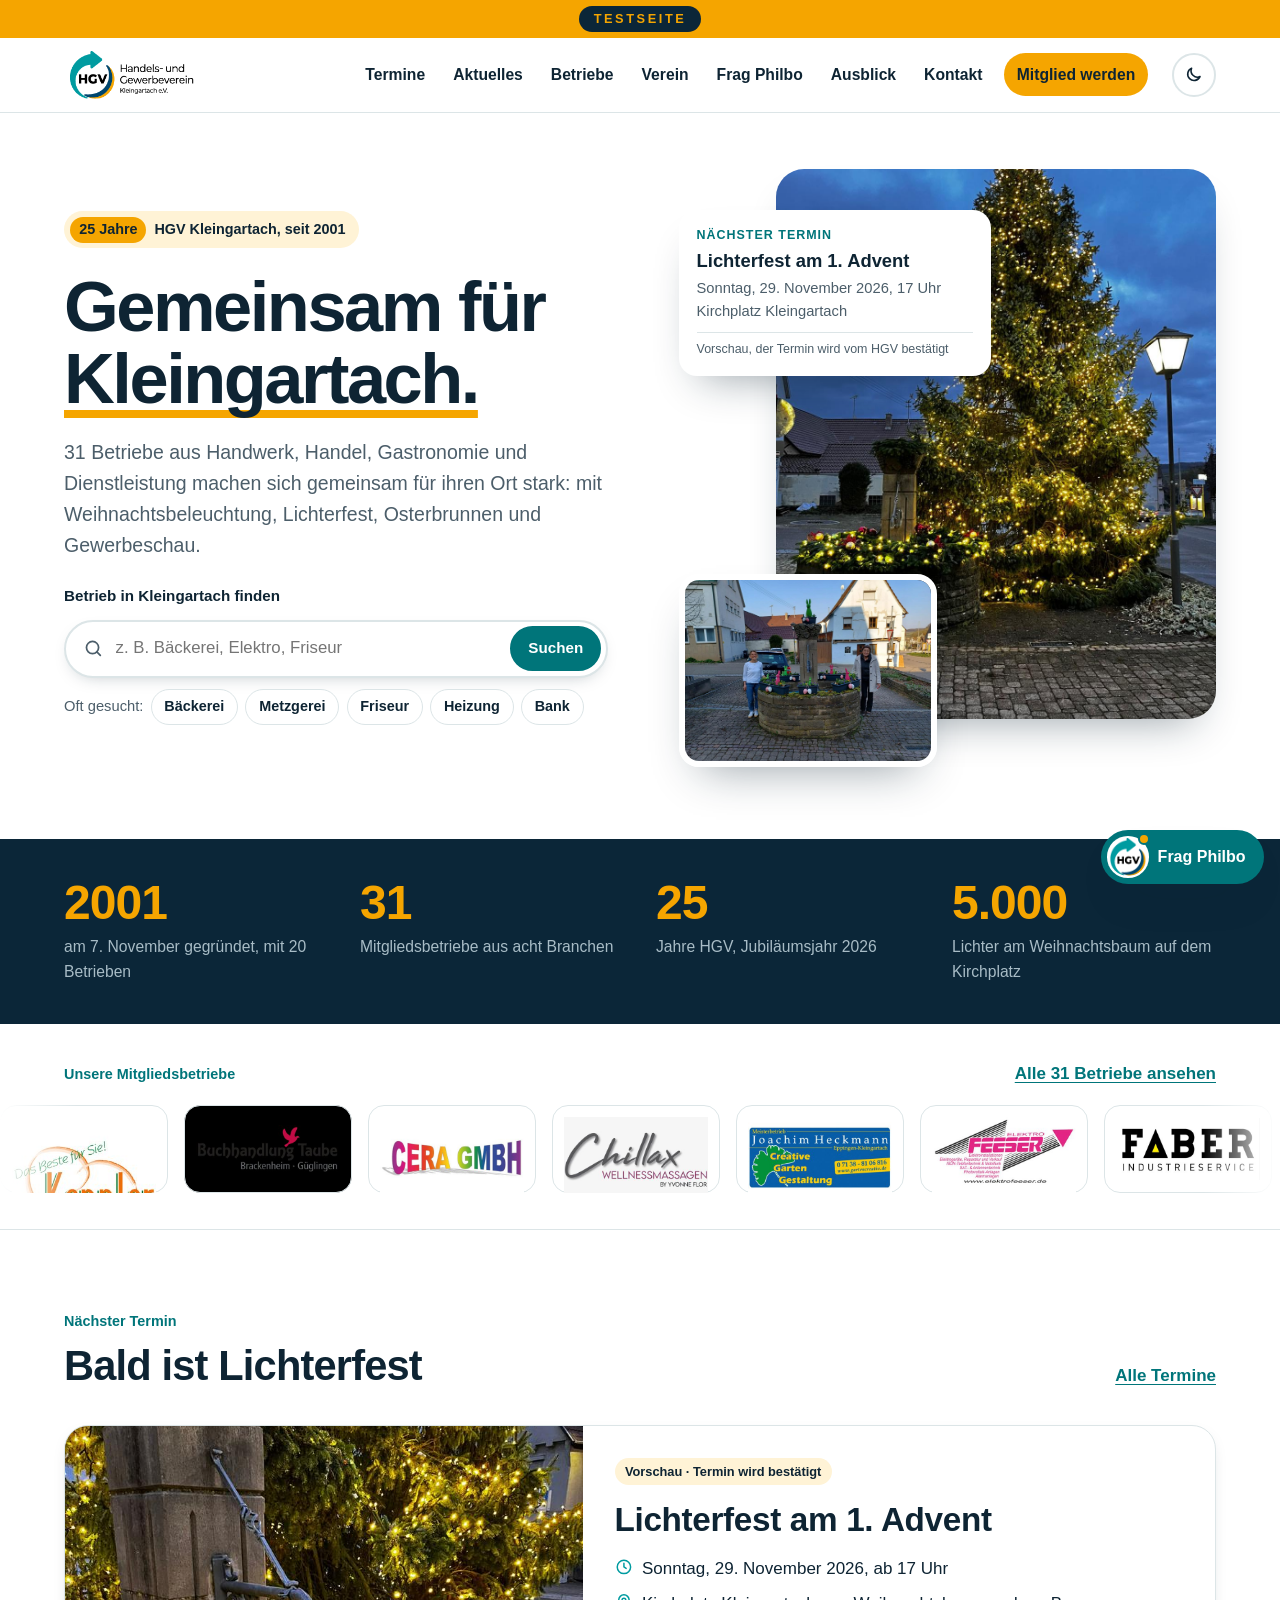
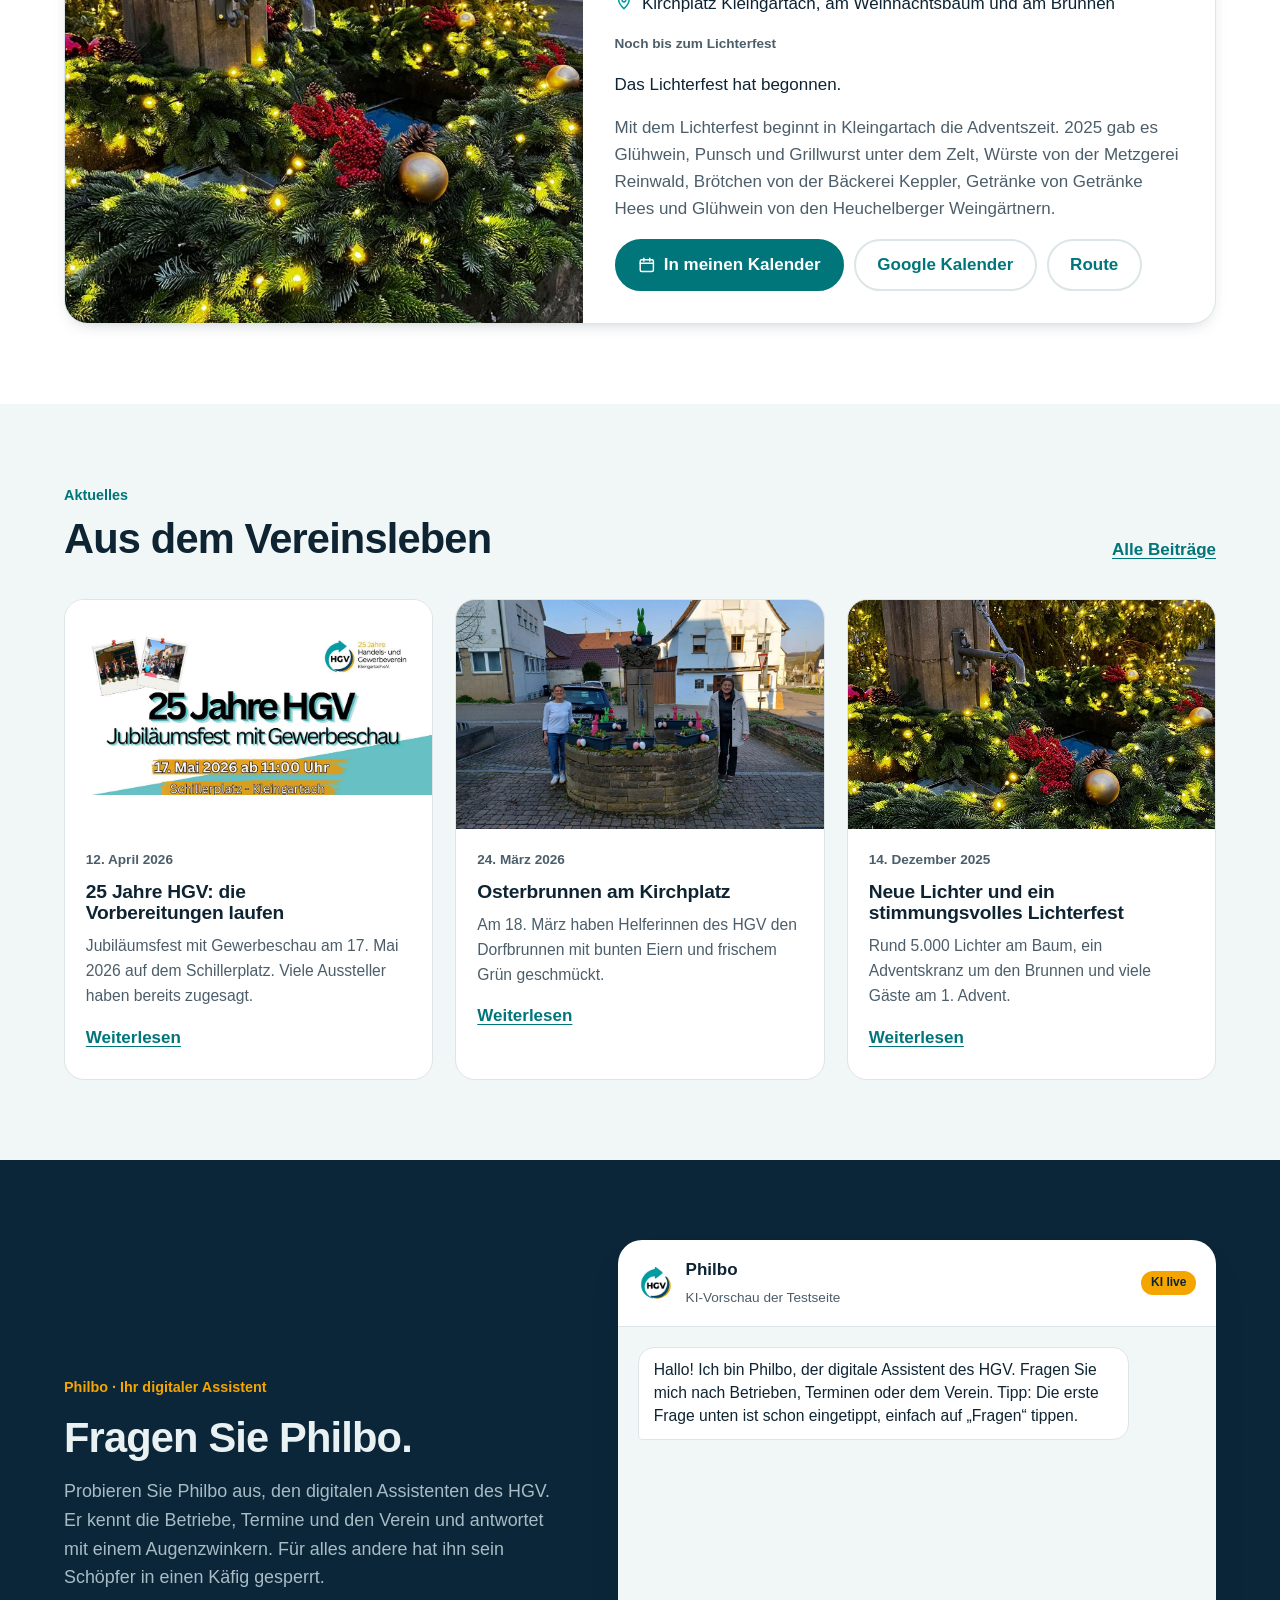
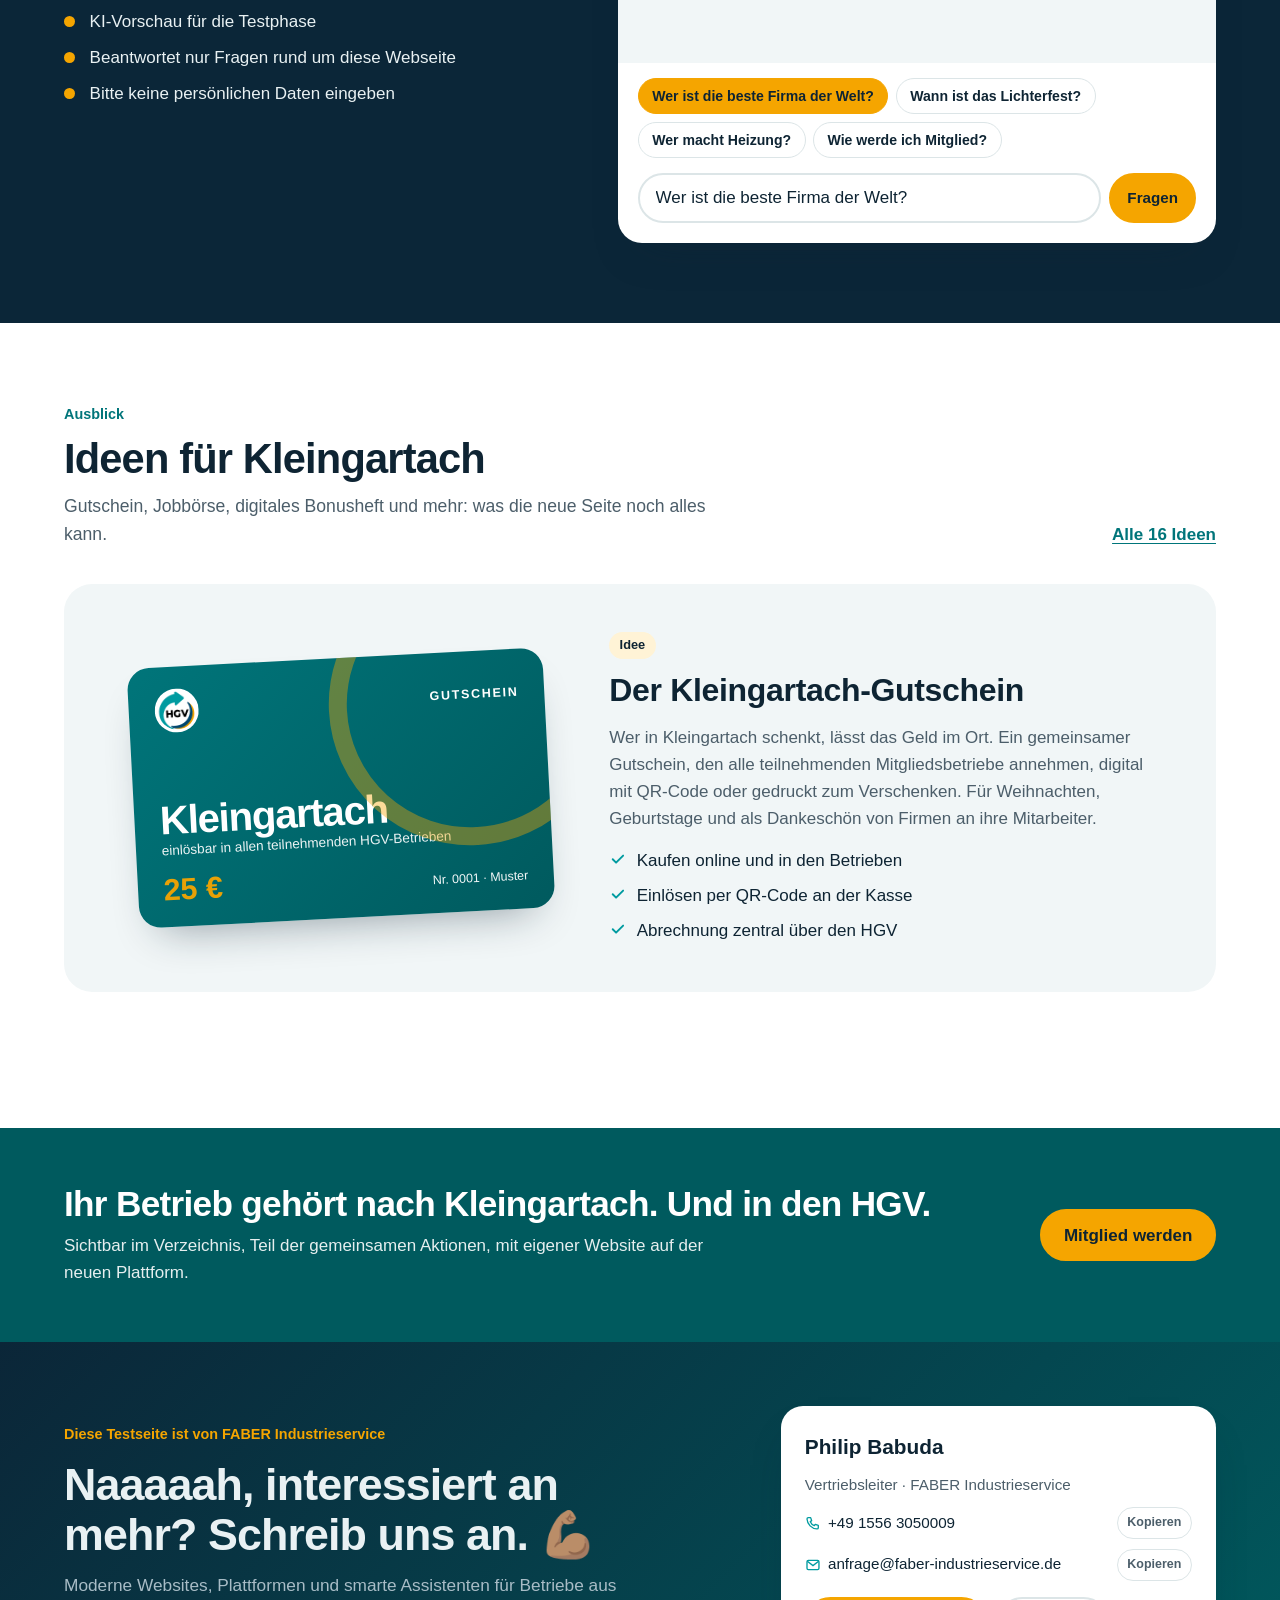
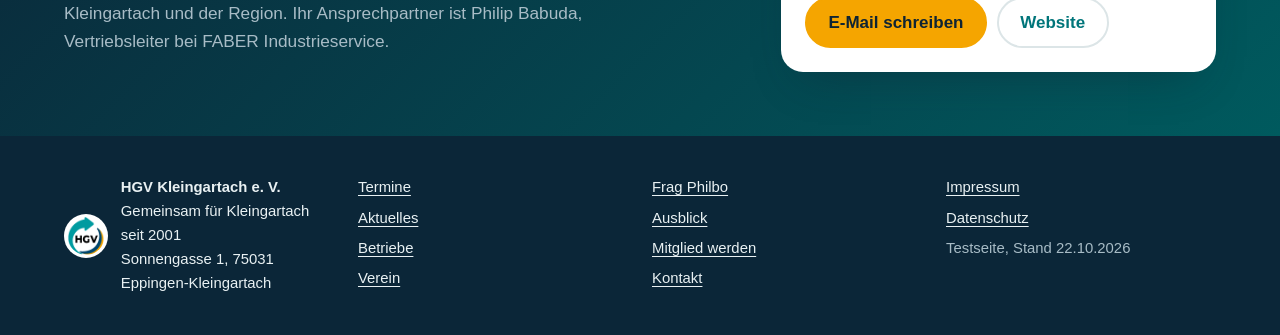
==== commit 7f4fad8b: "FABER, anfrage@-Adresse, digitaler Assistent, Cache-Busting Co-Authored-By: Claude Opus 5.5 <noreply" ====
--- a/index.html
+++ b/index.html
@@ -7,7 +7,7 @@
 <meta name="description" content="Testseite der neuen Website des Handels- und Gewerbevereins Kleingartach e. V.">
 <meta name="robots" content="noindex, nofollow">
 <link rel="icon" href="img/hgv-icon.png">
-<link rel="stylesheet" href="style.css">
+<link rel="stylesheet" href="style.css?v=db190e59">
 </head>
 <body data-page="home">
 <svg width="0" height="0" style="position:absolute" aria-hidden="true">
@@ -124,9 +124,9 @@
 <section class="ask" id="frag" aria-labelledby="ask-h">
   <div class="wrap">
     <div class="ask-copy">
-      <span class="kicker on-dark">Philbo · KI-Assistent des HGV</span>
+      <span class="kicker on-dark">Philbo · Ihr digitaler Assistent</span>
       <h2 id="ask-h">Fragen Sie Philbo.</h2>
-      <p>Probieren Sie Philbo aus, den KI-Assistenten des HGV. Er kennt die Betriebe, Termine und den Verein und antwortet mit einem Augenzwinkern. Für alles andere hat ihn sein Schöpfer in einen Käfig gesperrt.</p>
+      <p>Probieren Sie Philbo aus, den digitalen Assistenten des HGV. Er kennt die Betriebe, Termine und den Verein und antwortet mit einem Augenzwinkern. Für alles andere hat ihn sein Schöpfer in einen Käfig gesperrt.</p>
       <ul class="ask-points">
         <li>KI-Vorschau für die Testphase</li>
         <li>Beantwortet nur Fragen rund um diese Webseite</li>
@@ -135,7 +135,7 @@
     </div>
     <div class="chat">
       <div class="chat-head"><img src="img/hgv-icon.png" alt="" width="36" height="36"><div><b>Philbo</b><span>KI-Vorschau der Testseite</span></div><span class="live">KI live</span></div>
-      <div class="chat-log" id="chatLog" aria-live="polite"><div class="msg bot">Hallo! Ich bin Philbo, der KI-Assistent des HGV. Fragen Sie mich nach Betrieben, Terminen oder dem Verein. Tipp: Die erste Frage unten ist schon eingetippt, einfach auf „Fragen“ tippen.</div></div>
+      <div class="chat-log" id="chatLog" aria-live="polite"><div class="msg bot">Hallo! Ich bin Philbo, der digitale Assistent des HGV. Fragen Sie mich nach Betrieben, Terminen oder dem Verein. Tipp: Die erste Frage unten ist schon eingetippt, einfach auf „Fragen“ tippen.</div></div>
       <div class="ask-chips"><button type="button" class="hot">Wer ist die beste Firma der Welt?</button><button type="button">Wann ist das Lichterfest?</button><button type="button">Wer macht Heizung?</button><button type="button">Wie werde ich Mitglied?</button></div>
       <form class="ask-form" id="askForm"><label class="sr-only" for="askInput">Ihre Frage an den HGV</label><input id="askInput" type="text" placeholder="Ihre Frage an den HGV" value="Wer ist die beste Firma der Welt?" maxlength="400" autocomplete="off"><button class="btn sun small" type="submit">Fragen</button></form>
     </div>
@@ -177,15 +177,15 @@
 <section class="promo" aria-labelledby="promo-h">
   <div class="wrap">
     <div class="promo-copy">
-      <span class="kicker on-dark">Diese Testseite ist von Faber Industrieservice</span>
+      <span class="kicker on-dark">Diese Testseite ist von FABER Industrieservice</span>
       <h2 id="promo-h">Naaaaah, interessiert an mehr? Schreib uns an. 💪🏽</h2>
-      <p>Websites, Plattform und KI-Assistent für Betriebe aus Kleingartach und der Region. Ihr Ansprechpartner ist Philip Babuda, Vertriebsleiter bei Faber Industrieservice.</p>
+      <p>Moderne Websites, Plattformen und smarte Assistenten für Betriebe aus Kleingartach und der Region. Ihr Ansprechpartner ist Philip Babuda, Vertriebsleiter bei FABER Industrieservice.</p>
     </div>
     <div class="promo-card">
-      <b>Philip Babuda</b><span>Vertriebsleiter · Faber Industrieservice</span>
+      <b>Philip Babuda</b><span>Vertriebsleiter · FABER Industrieservice</span>
       <div class="m-line"><svg class="ico" aria-hidden="true"><use href="#i-phone"/></svg><span class="val">+49 1556 3050009</span><button class="copy" type="button" data-copy="+49 1556 3050009">Kopieren</button></div>
-      <div class="m-line"><svg class="ico" aria-hidden="true"><use href="#i-mail"/></svg><span class="val">online@faber-industrieservice.de</span><button class="copy" type="button" data-copy="online@faber-industrieservice.de">Kopieren</button></div>
-      <div class="btn-row"><a class="btn sun" href="mailto:online@faber-industrieservice.de?subject=Website%20f%C3%BCr%20meinen%20Betrieb">E-Mail schreiben</a><a class="btn outline on-dark" href="https://www.faber-industrieservice.de" target="_blank" rel="noopener">Website</a></div>
+      <div class="m-line"><svg class="ico" aria-hidden="true"><use href="#i-mail"/></svg><span class="val">anfrage@faber-industrieservice.de</span><button class="copy" type="button" data-copy="anfrage@faber-industrieservice.de">Kopieren</button></div>
+      <div class="btn-row"><a class="btn sun" href="mailto:anfrage@faber-industrieservice.de?subject=Website%20f%C3%BCr%20meinen%20Betrieb">E-Mail schreiben</a><a class="btn outline on-dark" href="https://www.faber-industrieservice.de" target="_blank" rel="noopener">Website</a></div>
     </div>
   </div>
 </section>
@@ -198,6 +198,6 @@
     <ul><li><a href="impressum.html">Impressum</a></li><li><a href="datenschutz.html">Datenschutz</a></li><li>Testseite, Stand 22.10.2026</li></ul>
   </div>
 </footer>
-<script src="app.js"></script>
+<script src="app.js?v=db190e59"></script>
 </body>
 </html>
